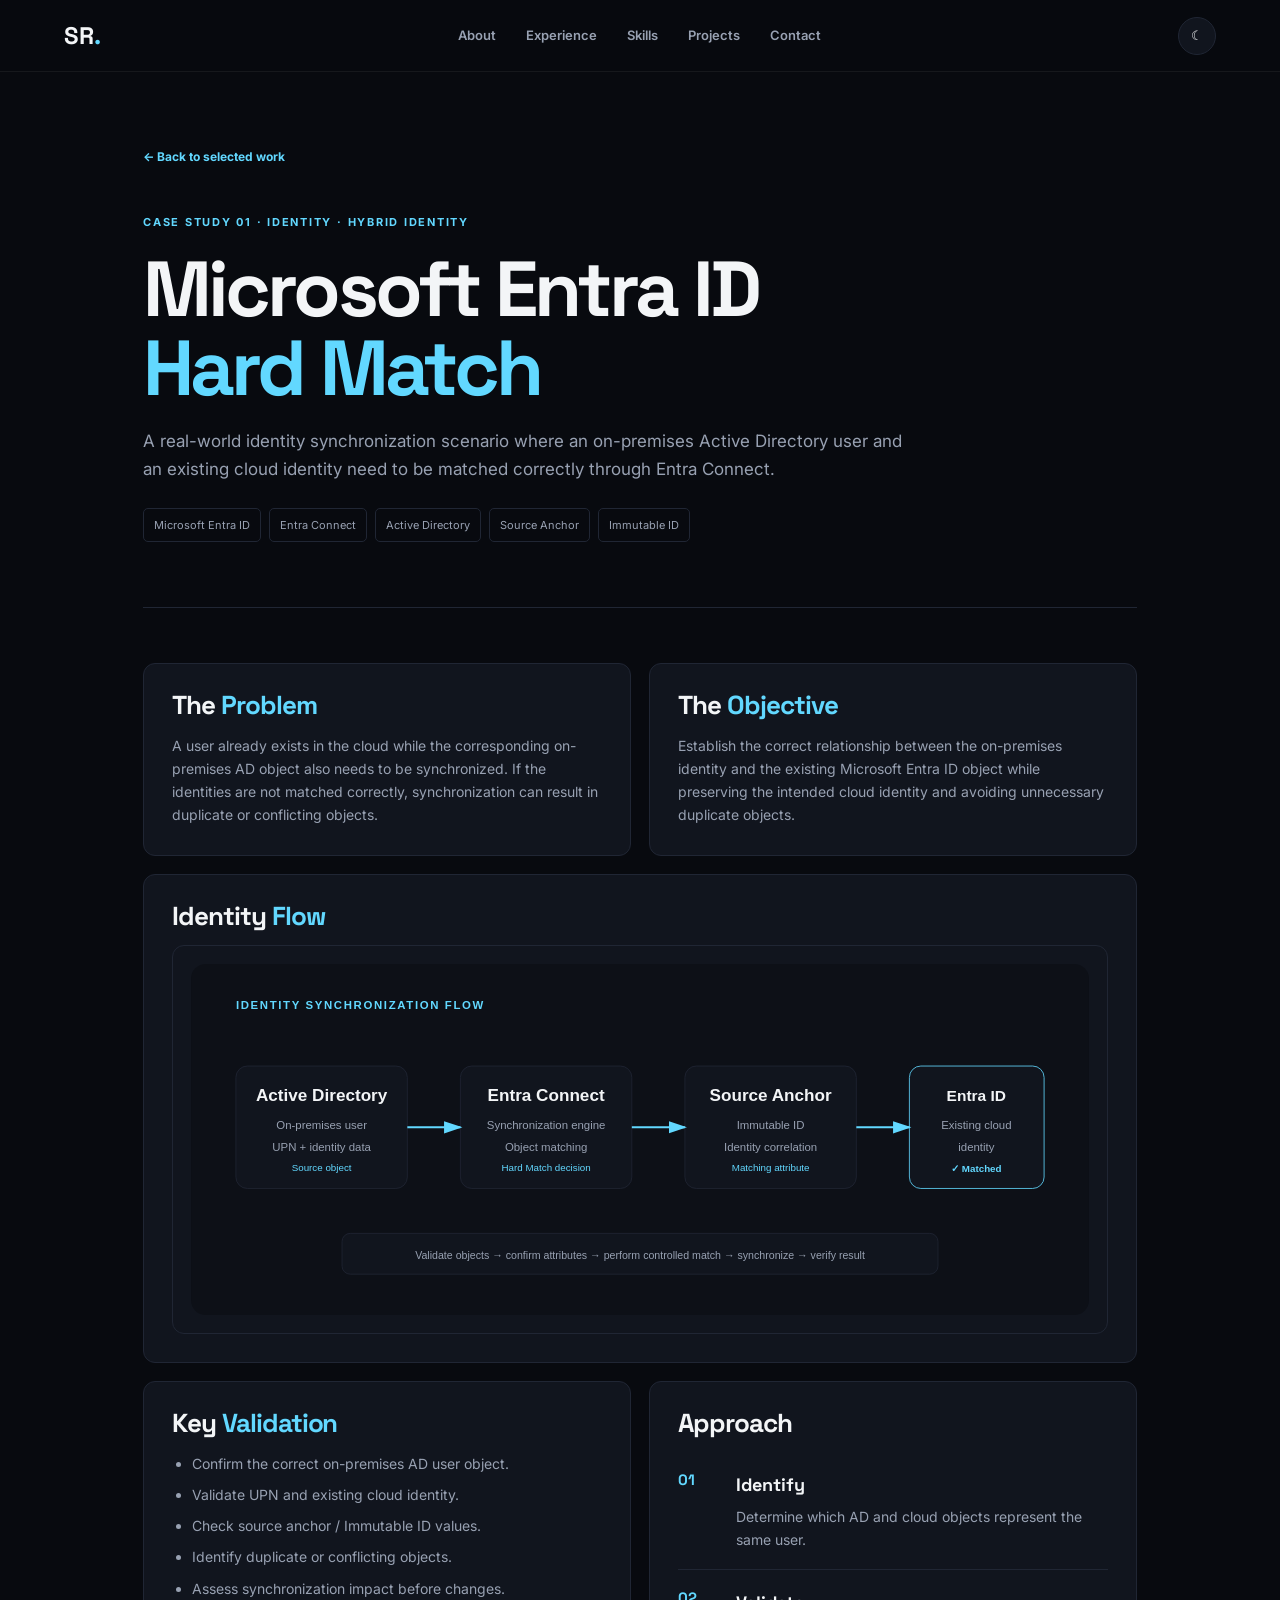
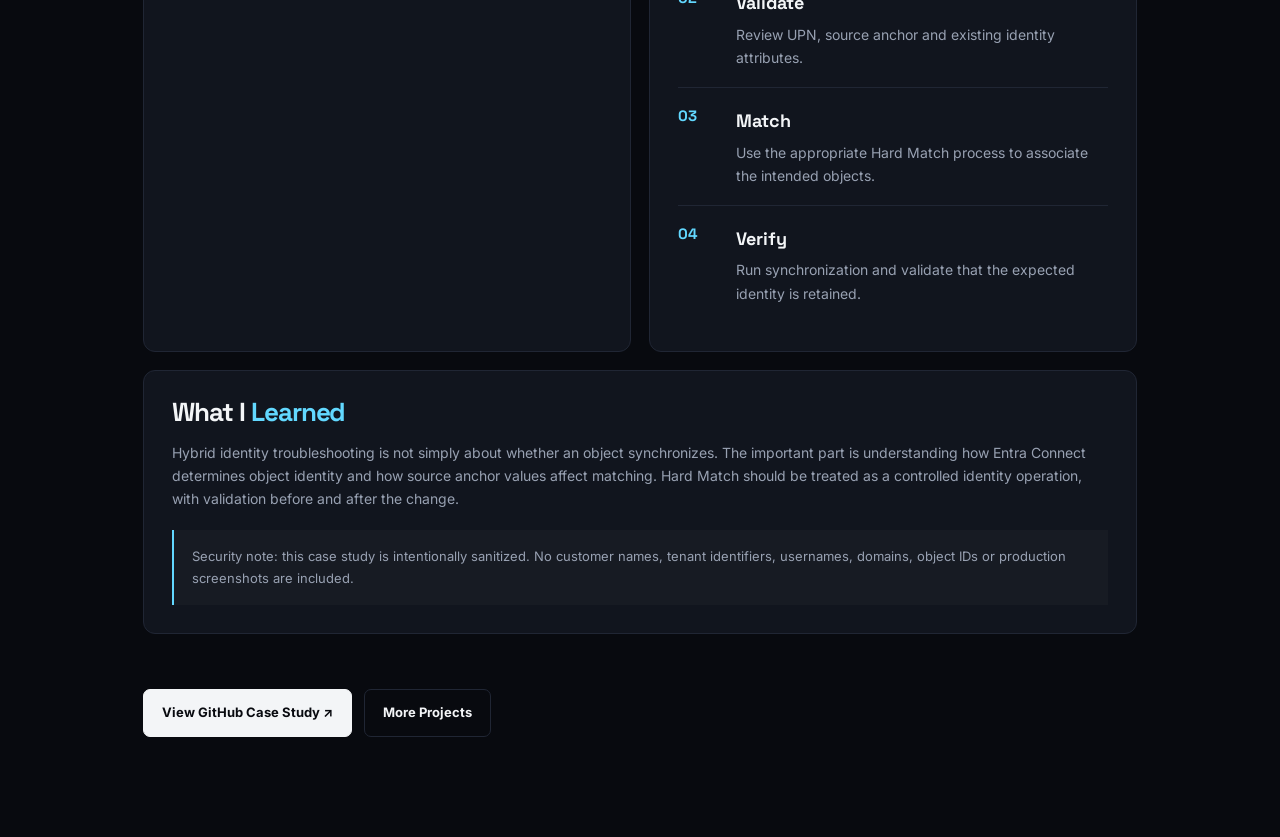
==== index.html @ 70c8c484 "Add files via upload" ====
<!DOCTYPE html>
<html lang="en">
<head>
<meta charset="UTF-8"><meta name="viewport" content="width=device-width, initial-scale=1.0">
<meta name="description" content="Sivasankar Renganathan — Microsoft Entra ID Hard Match case study.">
<title>Entra ID Hard Match | Sivasankar Renganathan</title>
<link rel="preconnect" href="https://fonts.googleapis.com"><link rel="preconnect" href="https://fonts.gstatic.com" crossorigin>
<link href="https://fonts.googleapis.com/css2?family=Inter:wght@400;500;600;700;800&family=Space+Grotesk:wght@500;600;700&display=swap" rel="stylesheet">
<link rel="stylesheet" href="../../style.css">
<style>
.project-page{max-width:1050px;margin:auto;padding:70px 28px 100px}.back{color:var(--accent);font-size:12px;font-weight:700}.project-hero{padding:45px 0 65px;border-bottom:1px solid var(--line)}.project-hero h1{font:700 clamp(42px,7vw,78px)/1.02 'Space Grotesk';letter-spacing:-.05em;margin:18px 0}.project-hero h1 span{color:var(--accent)}.lead{color:var(--muted);font-size:17px;max-width:780px}.meta{display:flex;gap:8px;flex-wrap:wrap;margin-top:25px}.meta span{border:1px solid var(--line);padding:7px 10px;border-radius:5px;color:var(--muted);font-size:11px}.case-grid{display:grid;grid-template-columns:1fr 1fr;gap:18px;margin:55px 0}.case-card{background:var(--card);border:1px solid var(--line);border-radius:12px;padding:28px}.case-card h2{font-size:26px;margin:0 0 15px}.case-card h2 span{color:var(--accent)}.case-card p,.case-card li{color:var(--muted);font-size:14px}.case-card ul{padding-left:20px}.case-card li+li{margin-top:8px}.wide{grid-column:span 2}.diagram{border:1px solid var(--line);border-radius:12px;background:var(--card);padding:18px;overflow:auto}.diagram img{display:block;width:100%;min-width:720px;height:auto}.steps{counter-reset:item}.step{display:grid;grid-template-columns:42px 1fr;gap:16px;padding:18px 0;border-top:1px solid var(--line)}.step:first-child{border-top:0}.num{font:700 15px 'Space Grotesk';color:var(--accent)}.step h3{font-size:18px;margin-bottom:5px}.note{margin-top:20px;padding:16px 18px;border-left:2px solid var(--accent);background:rgba(255,255,255,.025);color:var(--muted);font-size:13px}.footer-actions{display:flex;gap:12px;flex-wrap:wrap;margin-top:35px}@media(max-width:750px){.case-grid{grid-template-columns:1fr}.wide{grid-column:auto}.project-page{padding-top:45px}}
</style></head>
<body>
<header class="site-header"><a class="logo" href="../../index.html">SR<span>.</span></a><nav><a href="../../index.html#about">About</a><a href="../../index.html#experience">Experience</a><a href="../../index.html#skills">Skills</a><a href="../../index.html#projects">Projects</a><a href="../../index.html#contact">Contact</a></nav><button id="themeToggle" class="theme-btn" aria-label="Toggle theme">☾</button></header>
<main class="project-page">
<a class="back" href="../../index.html#projects">← Back to selected work</a>
<section class="project-hero"><p class="eyebrow">CASE STUDY 01 · IDENTITY · HYBRID IDENTITY</p><h1>Microsoft Entra ID<br><span>Hard Match</span></h1><p class="lead">A real-world identity synchronization scenario where an on-premises Active Directory user and an existing cloud identity need to be matched correctly through Entra Connect.</p><div class="meta"><span>Microsoft Entra ID</span><span>Entra Connect</span><span>Active Directory</span><span>Source Anchor</span><span>Immutable ID</span></div></section>
<section class="case-grid">
<article class="case-card"><h2>The <span>Problem</span></h2><p>A user already exists in the cloud while the corresponding on-premises AD object also needs to be synchronized. If the identities are not matched correctly, synchronization can result in duplicate or conflicting objects.</p></article>
<article class="case-card"><h2>The <span>Objective</span></h2><p>Establish the correct relationship between the on-premises identity and the existing Microsoft Entra ID object while preserving the intended cloud identity and avoiding unnecessary duplicate objects.</p></article>
<article class="case-card wide"><h2>Identity <span>Flow</span></h2><div class="diagram"><img src="hard-match-diagram.svg" alt="Architecture diagram showing Active Directory, Entra Connect, source anchor and existing Entra ID user leading to a matched identity"></div></article>
<article class="case-card"><h2>Key <span>Validation</span></h2><ul><li>Confirm the correct on-premises AD user object.</li><li>Validate UPN and existing cloud identity.</li><li>Check source anchor / Immutable ID values.</li><li>Identify duplicate or conflicting objects.</li><li>Assess synchronization impact before changes.</li></ul></article>
<article class="case-card"><h2>Approach</h2><div class="steps"><div class="step"><div class="num">01</div><div><h3>Identify</h3><p>Determine which AD and cloud objects represent the same user.</p></div></div><div class="step"><div class="num">02</div><div><h3>Validate</h3><p>Review UPN, source anchor and existing identity attributes.</p></div></div><div class="step"><div class="num">03</div><div><h3>Match</h3><p>Use the appropriate Hard Match process to associate the intended objects.</p></div></div><div class="step"><div class="num">04</div><div><h3>Verify</h3><p>Run synchronization and validate that the expected identity is retained.</p></div></div></div></article>
<article class="case-card wide"><h2>What I <span>Learned</span></h2><p>Hybrid identity troubleshooting is not simply about whether an object synchronizes. The important part is understanding how Entra Connect determines object identity and how source anchor values affect matching. Hard Match should be treated as a controlled identity operation, with validation before and after the change.</p><div class="note">Security note: this case study is intentionally sanitized. No customer names, tenant identifiers, usernames, domains, object IDs or production screenshots are included.</div></article>
</section>
<div class="footer-actions"><a class="btn primary" href="https://github.com/sivasankar4629/m365-portfolio/tree/main/01-entra-id-hard-match" target="_blank" rel="noopener">View GitHub Case Study ↗</a><a class="btn secondary" href="../../index.html#projects">More Projects</a></div>
</main><script src="../../script.js"></script></body></html>
---- style.css ----
* { box-sizing: border-box; margin: 0; padding: 0; }
:root {
  --bg: #080a0f;
  --bg-soft: #0d1017;
  --card: #11151e;
  --text: #f3f5f7;
  --muted: #98a1b2;
  --line: #202634;
  --accent: #62d8ff;
  --accent2: #8b7cff;
  --max: 1180px;
}
html { scroll-behavior: smooth; }
body {
  font-family: Inter, system-ui, sans-serif;
  background: var(--bg);
  color: var(--text);
  line-height: 1.65;
}
a { color: inherit; text-decoration: none; }
.site-header {
  position: sticky; top: 0; z-index: 20;
  height: 72px; padding: 0 5vw;
  display: flex; align-items: center; justify-content: space-between;
  background: rgba(8,10,15,.82); backdrop-filter: blur(14px);
  border-bottom: 1px solid rgba(255,255,255,.06);
}
.logo { font-family: "Space Grotesk"; font-weight: 700; font-size: 24px; }
.logo span { color: var(--accent); }
nav { display: flex; gap: 30px; }
nav a { color: var(--muted); font-size: 13px; font-weight: 600; }
nav a:hover { color: var(--text); }
.theme-btn {
  border: 1px solid var(--line); background: var(--card); color: var(--text);
  width: 38px; height: 38px; border-radius: 50%; cursor: pointer;
}
.section { max-width: var(--max); margin: auto; padding: 120px 28px; }
.hero {
  min-height: calc(100vh - 72px); display: grid;
  grid-template-columns: 1.25fr .75fr; gap: 70px; align-items: center;
}
.eyebrow, .section-label, .project-type {
  color: var(--accent); letter-spacing: .16em; font-size: 11px; font-weight: 700;
}
.hero h1, h2, h3 { font-family: "Space Grotesk", sans-serif; }
.hero h1 { font-size: clamp(55px, 8vw, 100px); line-height: .98; letter-spacing: -.055em; margin: 22px 0; }
.hero h1 span, h2 span { color: var(--accent); }
.hero-title { font-size: 25px; font-weight: 700; }
.hero-subtitle { margin-top: 4px; color: var(--muted); font-weight: 600; }
.hero-text { max-width: 640px; color: var(--muted); margin: 24px 0 34px; font-size: 16px; }
.hero-actions, .contact-actions { display: flex; gap: 12px; flex-wrap: wrap; }
.btn {
  display: inline-flex; align-items: center; gap: 9px; padding: 12px 18px;
  border-radius: 7px; font-size: 13px; font-weight: 700; border: 1px solid var(--line);
}
.btn.primary { background: var(--text); color: var(--bg); border-color: var(--text); }
.btn.secondary { background: transparent; color: var(--text); }
.hero-card {
  border: 1px solid var(--line); border-radius: 14px; background: var(--card);
  box-shadow: 0 30px 80px rgba(0,0,0,.35); overflow: hidden;
}
.terminal-top { padding: 14px 17px; border-bottom: 1px solid var(--line); }
.terminal-top span { display: inline-block; width: 8px; height: 8px; border-radius: 50%; background: #51596a; margin-right: 5px; }
.terminal-body { padding: 30px; font-family: ui-monospace, SFMono-Regular, Menlo, monospace; font-size: 12px; }
.terminal-body p { color: #d4d8e0; margin: 13px 0; }
.terminal-body .muted { color: #667085; }
.terminal-body h3 { font-size: 23px; margin: 7px 0 20px; }
.status { color: #75e6b0 !important; }
.chips { display: flex; gap: 7px; flex-wrap: wrap; margin: 8px 0 24px; }
.chips span, .project-tags span {
  border: 1px solid var(--line); background: rgba(255,255,255,.025);
  padding: 5px 8px; border-radius: 5px; font-size: 10px; color: var(--muted);
}
.section-label { margin-bottom: 45px; }
h2 { font-size: clamp(38px, 5vw, 62px); line-height: 1.05; letter-spacing: -.04em; margin-bottom: 42px; }
.two-col { display: grid; grid-template-columns: 1fr 1fr; gap: 70px; }
.two-col .content { color: var(--muted); max-width: 580px; }
.two-col .content p + p { margin-top: 18px; }
.stats {
  display: grid; grid-template-columns: repeat(4,1fr); margin-top: 75px;
  border-top: 1px solid var(--line); border-bottom: 1px solid var(--line);
}
.stats div { padding: 28px 10px; border-right: 1px solid var(--line); }
.stats div:last-child { border-right: 0; }
.stats strong { display: block; font-family: "Space Grotesk"; font-size: 28px; }
.stats span { color: var(--muted); font-size: 11px; }
.alt { max-width: none; background: var(--bg-soft); padding-left: max(28px, calc((100vw - var(--max))/2 + 28px)); padding-right: max(28px, calc((100vw - var(--max))/2 + 28px)); }
.timeline { border-left: 1px solid var(--line); }
.timeline-item { position: relative; display: grid; grid-template-columns: 190px 1fr; gap: 50px; padding: 0 0 65px 35px; }
.timeline-item:last-child { padding-bottom: 0; }
.timeline-item:before { content:""; position:absolute; left:-5px; top:7px; width:9px; height:9px; border-radius:50%; background:var(--accent); box-shadow:0 0 0 5px var(--bg-soft); }
.timeline-date { color: var(--muted); font-size: 11px; font-weight: 700; letter-spacing: .08em; }
.timeline-content h3 { font-size: 24px; }
.timeline-content h4 { color: var(--accent); font-size: 13px; margin: 5px 0 18px; }
.timeline-content ul { color: var(--muted); padding-left: 18px; }
.timeline-content li + li { margin-top: 7px; }
.skill-grid { display:grid; grid-template-columns:repeat(3,1fr); gap:14px; }
.skill-card { background:var(--card); border:1px solid var(--line); padding:26px; border-radius:10px; }
.skill-card .icon { color:var(--accent); font:700 11px ui-monospace,monospace; }
.skill-card h3 { font-size:20px; margin:18px 0 8px; }
.skill-card p { color:var(--muted); font-size:13px; }
.project-heading { display:flex; justify-content:space-between; align-items:end; gap:20px; }
.project-heading a { color:var(--accent); font-size:12px; font-weight:700; }
.projects { display:grid; grid-template-columns:1fr 1fr; gap:14px; }
.project-card {
  background:var(--card); border:1px solid var(--line); border-radius:10px;
  padding:30px; display:grid; grid-template-columns:55px 1fr; gap:20px;
  min-height:285px;
}
.project-card.featured { grid-column:span 2; }
.project-number { font:700 18px "Space Grotesk"; color:#4d5668; }
.project-type { font-size:9px; margin-bottom:10px; }
.project-card h3 { font-size:24px; margin-bottom:10px; }
.project-card p:not(.project-type) { color:var(--muted); font-size:13px; max-width:650px; }
.project-tags { display:flex; gap:6px; flex-wrap:wrap; margin:20px 0; }
.project-link { color:var(--text); font-size:12px; font-weight:700; }
.contact-section { padding-bottom:100px; }
.contact-box {
  border:1px solid var(--line); background:linear-gradient(135deg,var(--card),#0c1119);
  border-radius:14px; padding:70px; text-align:center;
}
.contact-box h2 { margin:18px 0; }
.contact-box > p:not(.eyebrow) { color:var(--muted); max-width:650px; margin:0 auto 30px; }
.contact-actions { justify-content:center; }
footer { border-top:1px solid var(--line); padding:28px 5vw; color:var(--muted); font-size:11px; display:flex; justify-content:space-between; }
@media (max-width: 850px) {
  nav { display:none; }
  .hero, .two-col { grid-template-columns:1fr; }
  .hero { padding-top:80px; }
  .hero-card { max-width:600px; }
  .stats { grid-template-columns:1fr 1fr; }
  .stats div:nth-child(2) { border-right:0; }
  .skill-grid, .projects { grid-template-columns:1fr; }
  .project-card.featured { grid-column:auto; }
  .timeline-item { grid-template-columns:1fr; gap:8px; }
  .contact-box { padding:45px 25px; }
  footer { flex-direction:column; gap:8px; }
}

body.light {
  --bg: #f6f8fb;
  --bg-soft: #edf1f6;
  --card: #ffffff;
  --text: #10141b;
  --muted: #596579;
  --line: #dce2ea;
  --accent: #087ea4;
  --accent2: #6657d9;
}
body.light .site-header { background: rgba(246,248,251,.86); }
body.light .terminal-top span { background: #a5afbf; }
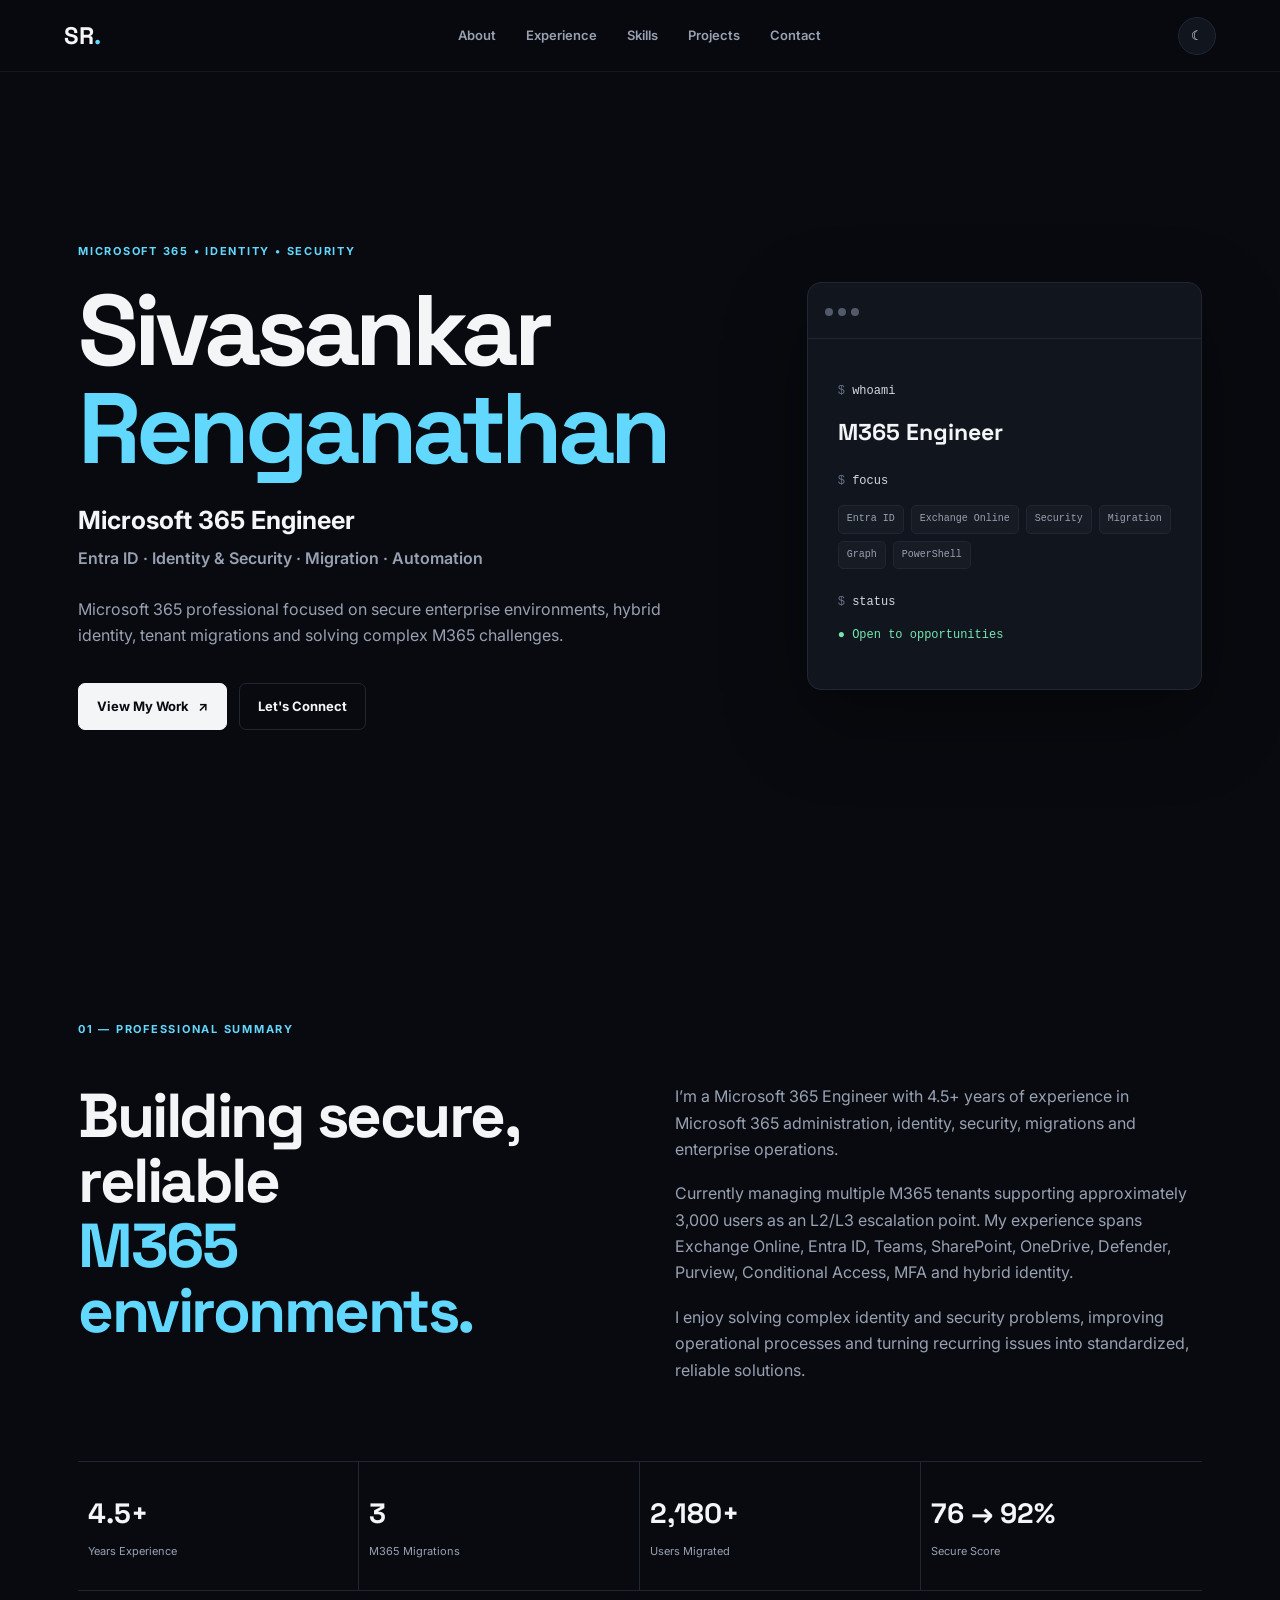
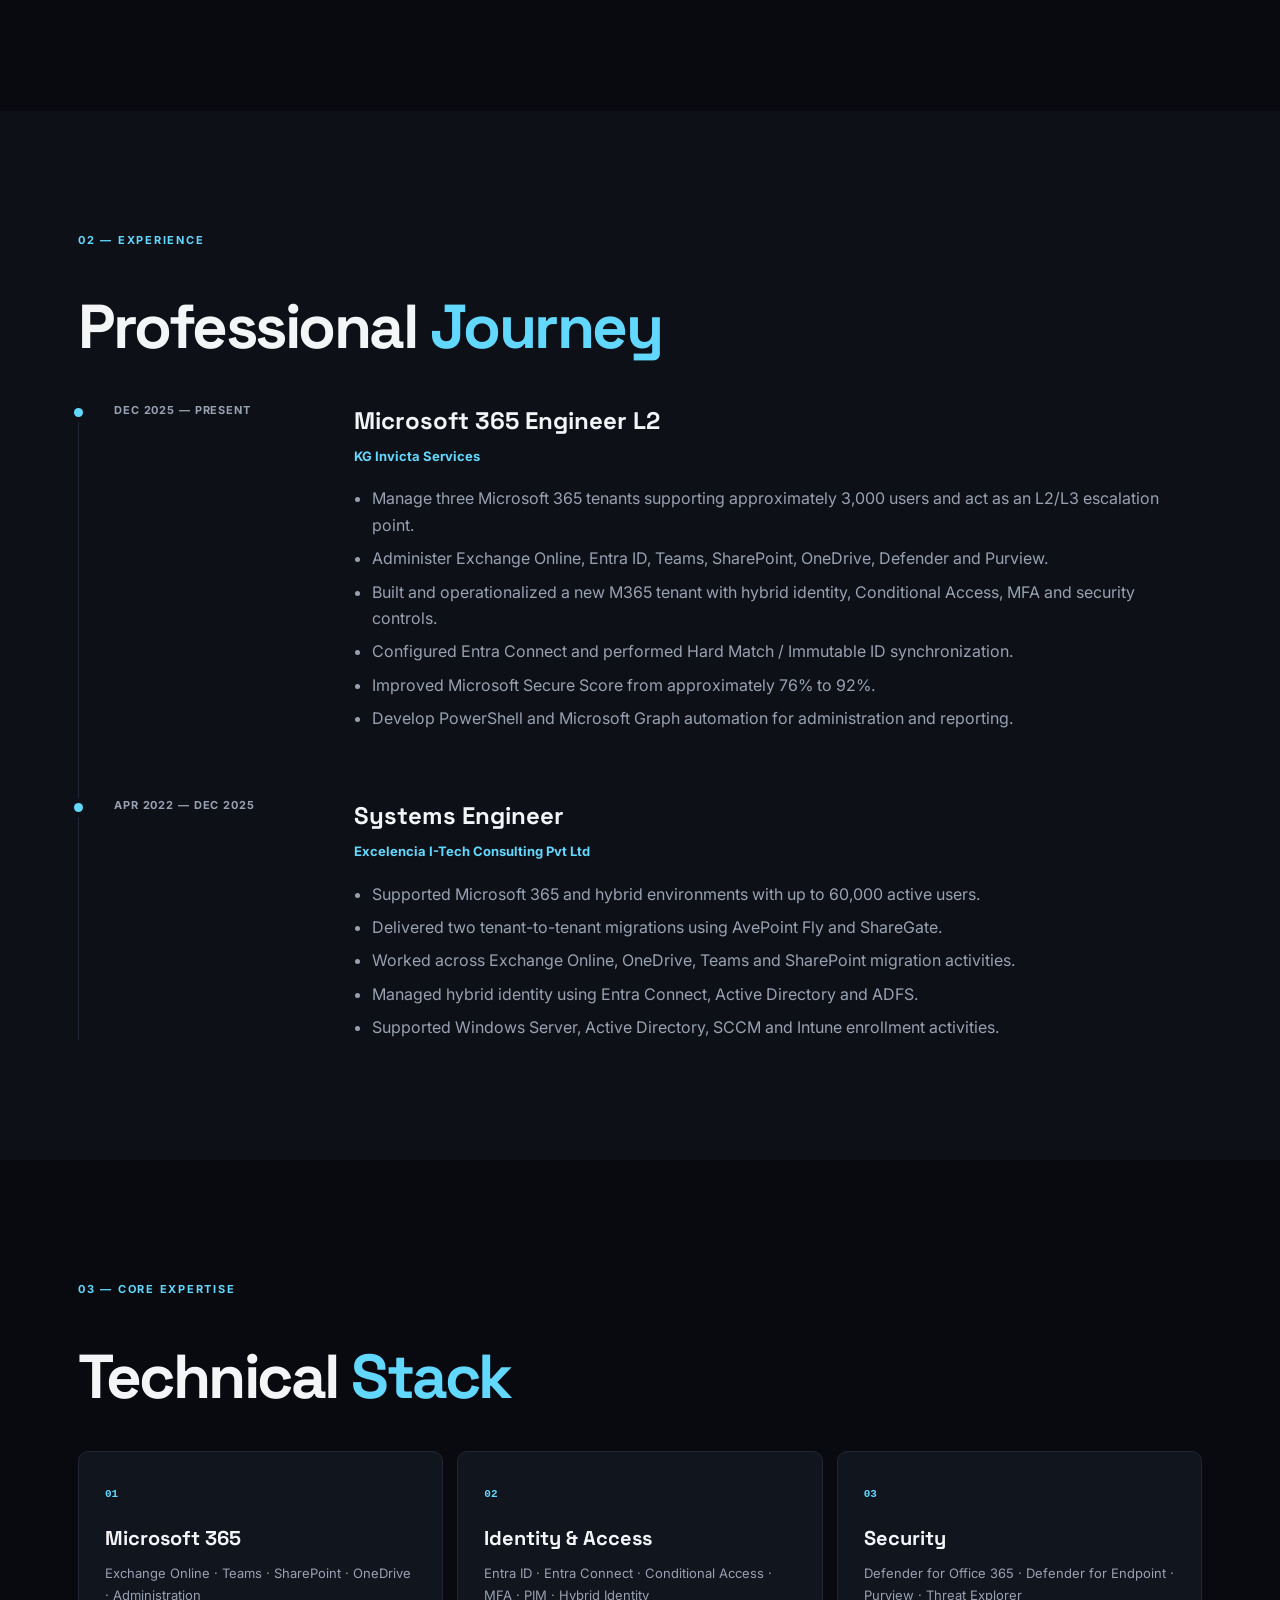
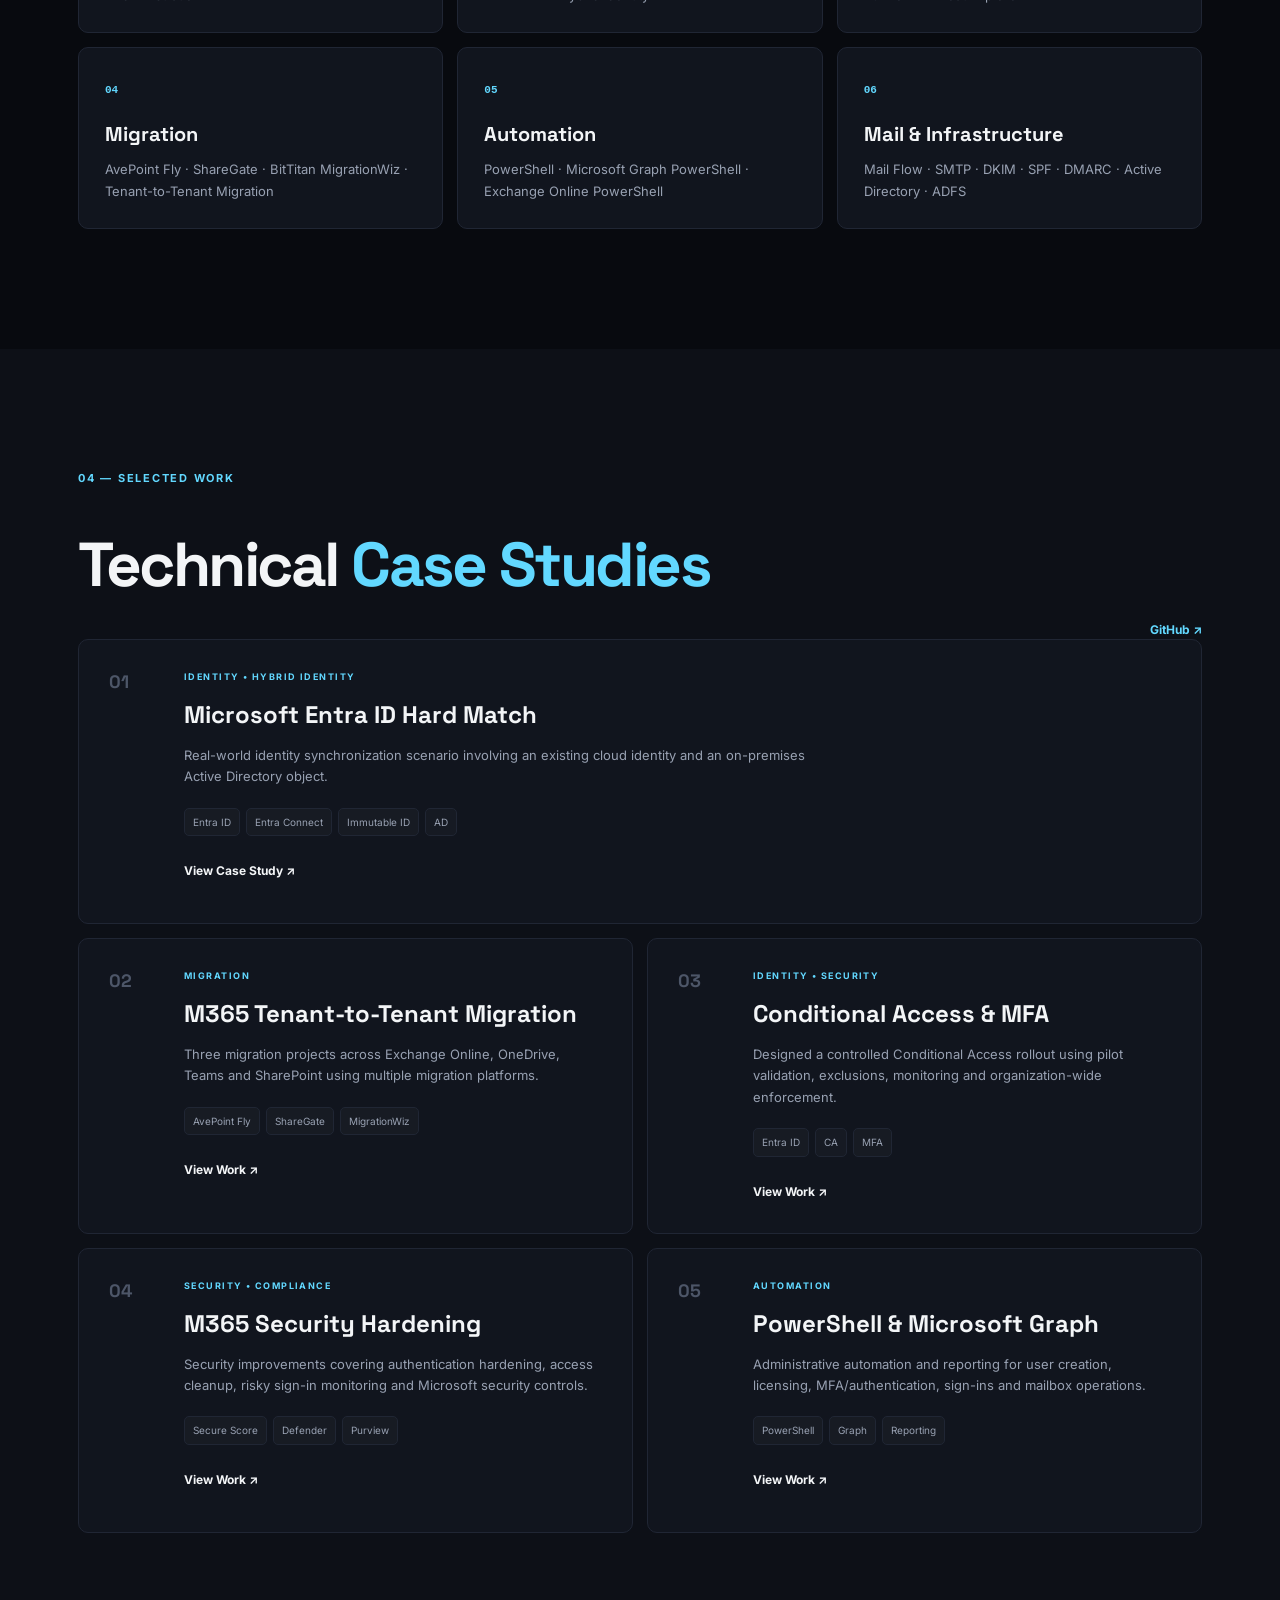
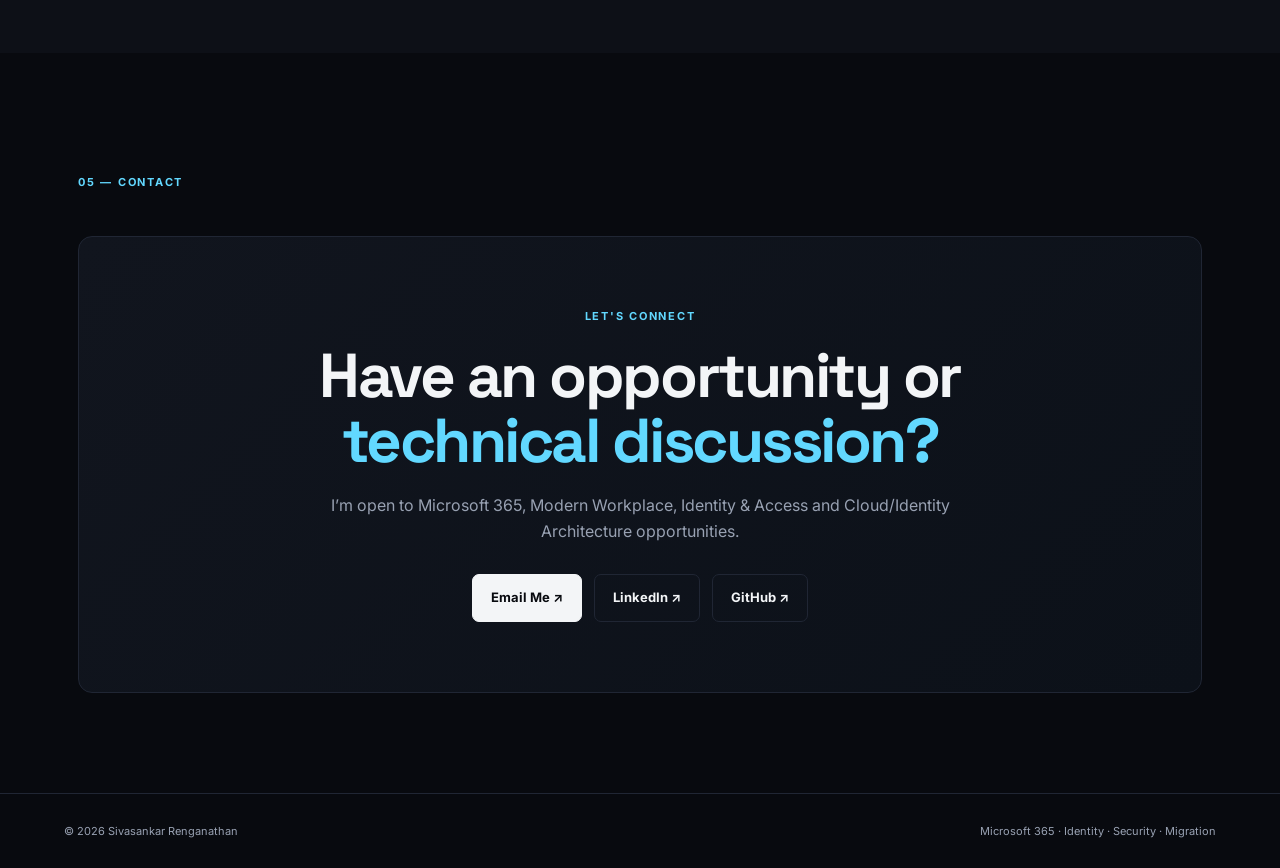
==== commit 80087802: "Add files via upload" ====
--- a/index.html
+++ b/index.html
@@ -1,27 +1,230 @@
 <!DOCTYPE html>
 <html lang="en">
 <head>
-<meta charset="UTF-8"><meta name="viewport" content="width=device-width, initial-scale=1.0">
-<meta name="description" content="Sivasankar Renganathan — Microsoft Entra ID Hard Match case study.">
-<title>Entra ID Hard Match | Sivasankar Renganathan</title>
-<link rel="preconnect" href="https://fonts.googleapis.com"><link rel="preconnect" href="https://fonts.gstatic.com" crossorigin>
-<link href="https://fonts.googleapis.com/css2?family=Inter:wght@400;500;600;700;800&family=Space+Grotesk:wght@500;600;700&display=swap" rel="stylesheet">
-<link rel="stylesheet" href="../../style.css">
-<style>
-.project-page{max-width:1050px;margin:auto;padding:70px 28px 100px}.back{color:var(--accent);font-size:12px;font-weight:700}.project-hero{padding:45px 0 65px;border-bottom:1px solid var(--line)}.project-hero h1{font:700 clamp(42px,7vw,78px)/1.02 'Space Grotesk';letter-spacing:-.05em;margin:18px 0}.project-hero h1 span{color:var(--accent)}.lead{color:var(--muted);font-size:17px;max-width:780px}.meta{display:flex;gap:8px;flex-wrap:wrap;margin-top:25px}.meta span{border:1px solid var(--line);padding:7px 10px;border-radius:5px;color:var(--muted);font-size:11px}.case-grid{display:grid;grid-template-columns:1fr 1fr;gap:18px;margin:55px 0}.case-card{background:var(--card);border:1px solid var(--line);border-radius:12px;padding:28px}.case-card h2{font-size:26px;margin:0 0 15px}.case-card h2 span{color:var(--accent)}.case-card p,.case-card li{color:var(--muted);font-size:14px}.case-card ul{padding-left:20px}.case-card li+li{margin-top:8px}.wide{grid-column:span 2}.diagram{border:1px solid var(--line);border-radius:12px;background:var(--card);padding:18px;overflow:auto}.diagram img{display:block;width:100%;min-width:720px;height:auto}.steps{counter-reset:item}.step{display:grid;grid-template-columns:42px 1fr;gap:16px;padding:18px 0;border-top:1px solid var(--line)}.step:first-child{border-top:0}.num{font:700 15px 'Space Grotesk';color:var(--accent)}.step h3{font-size:18px;margin-bottom:5px}.note{margin-top:20px;padding:16px 18px;border-left:2px solid var(--accent);background:rgba(255,255,255,.025);color:var(--muted);font-size:13px}.footer-actions{display:flex;gap:12px;flex-wrap:wrap;margin-top:35px}@media(max-width:750px){.case-grid{grid-template-columns:1fr}.wide{grid-column:auto}.project-page{padding-top:45px}}
-</style></head>
+  <meta charset="UTF-8">
+  <meta name="viewport" content="width=device-width, initial-scale=1.0">
+  <meta name="description" content="Sivasankar Renganathan — Microsoft 365 Engineer specializing in Entra ID, Identity & Security, Migration and Automation.">
+  <title>Sivasankar Renganathan | Microsoft 365 Engineer</title>
+  <link rel="preconnect" href="https://fonts.googleapis.com">
+  <link rel="preconnect" href="https://fonts.gstatic.com" crossorigin>
+  <link href="https://fonts.googleapis.com/css2?family=Inter:wght@400;500;600;700;800&family=Space+Grotesk:wght@500;600;700&display=swap" rel="stylesheet">
+  <link rel="stylesheet" href="style.css">
+</head>
 <body>
-<header class="site-header"><a class="logo" href="../../index.html">SR<span>.</span></a><nav><a href="../../index.html#about">About</a><a href="../../index.html#experience">Experience</a><a href="../../index.html#skills">Skills</a><a href="../../index.html#projects">Projects</a><a href="../../index.html#contact">Contact</a></nav><button id="themeToggle" class="theme-btn" aria-label="Toggle theme">☾</button></header>
-<main class="project-page">
-<a class="back" href="../../index.html#projects">← Back to selected work</a>
-<section class="project-hero"><p class="eyebrow">CASE STUDY 01 · IDENTITY · HYBRID IDENTITY</p><h1>Microsoft Entra ID<br><span>Hard Match</span></h1><p class="lead">A real-world identity synchronization scenario where an on-premises Active Directory user and an existing cloud identity need to be matched correctly through Entra Connect.</p><div class="meta"><span>Microsoft Entra ID</span><span>Entra Connect</span><span>Active Directory</span><span>Source Anchor</span><span>Immutable ID</span></div></section>
-<section class="case-grid">
-<article class="case-card"><h2>The <span>Problem</span></h2><p>A user already exists in the cloud while the corresponding on-premises AD object also needs to be synchronized. If the identities are not matched correctly, synchronization can result in duplicate or conflicting objects.</p></article>
-<article class="case-card"><h2>The <span>Objective</span></h2><p>Establish the correct relationship between the on-premises identity and the existing Microsoft Entra ID object while preserving the intended cloud identity and avoiding unnecessary duplicate objects.</p></article>
-<article class="case-card wide"><h2>Identity <span>Flow</span></h2><div class="diagram"><img src="hard-match-diagram.svg" alt="Architecture diagram showing Active Directory, Entra Connect, source anchor and existing Entra ID user leading to a matched identity"></div></article>
-<article class="case-card"><h2>Key <span>Validation</span></h2><ul><li>Confirm the correct on-premises AD user object.</li><li>Validate UPN and existing cloud identity.</li><li>Check source anchor / Immutable ID values.</li><li>Identify duplicate or conflicting objects.</li><li>Assess synchronization impact before changes.</li></ul></article>
-<article class="case-card"><h2>Approach</h2><div class="steps"><div class="step"><div class="num">01</div><div><h3>Identify</h3><p>Determine which AD and cloud objects represent the same user.</p></div></div><div class="step"><div class="num">02</div><div><h3>Validate</h3><p>Review UPN, source anchor and existing identity attributes.</p></div></div><div class="step"><div class="num">03</div><div><h3>Match</h3><p>Use the appropriate Hard Match process to associate the intended objects.</p></div></div><div class="step"><div class="num">04</div><div><h3>Verify</h3><p>Run synchronization and validate that the expected identity is retained.</p></div></div></div></article>
-<article class="case-card wide"><h2>What I <span>Learned</span></h2><p>Hybrid identity troubleshooting is not simply about whether an object synchronizes. The important part is understanding how Entra Connect determines object identity and how source anchor values affect matching. Hard Match should be treated as a controlled identity operation, with validation before and after the change.</p><div class="note">Security note: this case study is intentionally sanitized. No customer names, tenant identifiers, usernames, domains, object IDs or production screenshots are included.</div></article>
-</section>
-<div class="footer-actions"><a class="btn primary" href="https://github.com/sivasankar4629/m365-portfolio/tree/main/01-entra-id-hard-match" target="_blank" rel="noopener">View GitHub Case Study ↗</a><a class="btn secondary" href="../../index.html#projects">More Projects</a></div>
-</main><script src="../../script.js"></script></body></html>
+  <header class="site-header">
+    <a class="logo" href="#home">SR<span>.</span></a>
+    <nav>
+      <a href="#about">About</a>
+      <a href="#experience">Experience</a>
+      <a href="#skills">Skills</a>
+      <a href="#projects">Projects</a>
+      <a href="#contact">Contact</a>
+    </nav>
+    <button id="themeToggle" class="theme-btn" aria-label="Toggle theme">☾</button>
+  </header>
+
+  <main>
+    <section id="home" class="hero section">
+      <div class="hero-copy">
+        <p class="eyebrow">MICROSOFT 365 • IDENTITY • SECURITY</p>
+        <h1>Sivasankar<br><span>Renganathan</span></h1>
+        <p class="hero-title">Microsoft 365 Engineer</p>
+        <p class="hero-subtitle">Entra ID · Identity & Security · Migration · Automation</p>
+        <p class="hero-text">
+          Microsoft 365 professional focused on secure enterprise environments,
+          hybrid identity, tenant migrations and solving complex M365 challenges.
+        </p>
+        <div class="hero-actions">
+          <a class="btn primary" href="#projects">View My Work <span>↗</span></a>
+          <a class="btn secondary" href="#contact">Let's Connect</a>
+        </div>
+      </div>
+      <div class="hero-card">
+        <div class="terminal-top"><span></span><span></span><span></span></div>
+        <div class="terminal-body">
+          <p><span class="muted">$</span> whoami</p>
+          <h3>M365 Engineer</h3>
+          <p><span class="muted">$</span> focus</p>
+          <div class="chips">
+            <span>Entra ID</span><span>Exchange Online</span><span>Security</span>
+            <span>Migration</span><span>Graph</span><span>PowerShell</span>
+          </div>
+          <p><span class="muted">$</span> status</p>
+          <p class="status">● Open to opportunities</p>
+        </div>
+      </div>
+    </section>
+
+    <section id="about" class="section">
+      <div class="section-label">01 — PROFESSIONAL SUMMARY</div>
+      <div class="two-col">
+        <div>
+          <h2>Building secure, reliable<br><span>M365 environments.</span></h2>
+        </div>
+        <div class="content">
+          <p>
+            I’m a Microsoft 365 Engineer with 4.5+ years of experience in
+            Microsoft 365 administration, identity, security, migrations and
+            enterprise operations.
+          </p>
+          <p>
+            Currently managing multiple M365 tenants supporting approximately
+            3,000 users as an L2/L3 escalation point. My experience spans
+            Exchange Online, Entra ID, Teams, SharePoint, OneDrive, Defender,
+            Purview, Conditional Access, MFA and hybrid identity.
+          </p>
+          <p>
+            I enjoy solving complex identity and security problems, improving
+            operational processes and turning recurring issues into
+            standardized, reliable solutions.
+          </p>
+        </div>
+      </div>
+
+      <div class="stats">
+        <div><strong>4.5+</strong><span>Years Experience</span></div>
+        <div><strong>3</strong><span>M365 Migrations</span></div>
+        <div><strong>2,180+</strong><span>Users Migrated</span></div>
+        <div><strong>76 → 92%</strong><span>Secure Score</span></div>
+      </div>
+    </section>
+
+    <section id="experience" class="section alt">
+      <div class="section-label">02 — EXPERIENCE</div>
+      <h2>Professional <span>Journey</span></h2>
+
+      <div class="timeline">
+        <article class="timeline-item">
+          <div class="timeline-date">DEC 2025 — PRESENT</div>
+          <div class="timeline-content">
+            <h3>Microsoft 365 Engineer L2</h3>
+            <h4>KG Invicta Services</h4>
+            <ul>
+              <li>Manage three Microsoft 365 tenants supporting approximately 3,000 users and act as an L2/L3 escalation point.</li>
+              <li>Administer Exchange Online, Entra ID, Teams, SharePoint, OneDrive, Defender and Purview.</li>
+              <li>Built and operationalized a new M365 tenant with hybrid identity, Conditional Access, MFA and security controls.</li>
+              <li>Configured Entra Connect and performed Hard Match / Immutable ID synchronization.</li>
+              <li>Improved Microsoft Secure Score from approximately 76% to 92%.</li>
+              <li>Develop PowerShell and Microsoft Graph automation for administration and reporting.</li>
+            </ul>
+          </div>
+        </article>
+
+        <article class="timeline-item">
+          <div class="timeline-date">APR 2022 — DEC 2025</div>
+          <div class="timeline-content">
+            <h3>Systems Engineer</h3>
+            <h4>Excelencia I-Tech Consulting Pvt Ltd</h4>
+            <ul>
+              <li>Supported Microsoft 365 and hybrid environments with up to 60,000 active users.</li>
+              <li>Delivered two tenant-to-tenant migrations using AvePoint Fly and ShareGate.</li>
+              <li>Worked across Exchange Online, OneDrive, Teams and SharePoint migration activities.</li>
+              <li>Managed hybrid identity using Entra Connect, Active Directory and ADFS.</li>
+              <li>Supported Windows Server, Active Directory, SCCM and Intune enrollment activities.</li>
+            </ul>
+          </div>
+        </article>
+      </div>
+    </section>
+
+    <section id="skills" class="section">
+      <div class="section-label">03 — CORE EXPERTISE</div>
+      <h2>Technical <span>Stack</span></h2>
+      <div class="skill-grid">
+        <div class="skill-card"><span class="icon">01</span><h3>Microsoft 365</h3><p>Exchange Online · Teams · SharePoint · OneDrive · Administration</p></div>
+        <div class="skill-card"><span class="icon">02</span><h3>Identity & Access</h3><p>Entra ID · Entra Connect · Conditional Access · MFA · PIM · Hybrid Identity</p></div>
+        <div class="skill-card"><span class="icon">03</span><h3>Security</h3><p>Defender for Office 365 · Defender for Endpoint · Purview · Threat Explorer</p></div>
+        <div class="skill-card"><span class="icon">04</span><h3>Migration</h3><p>AvePoint Fly · ShareGate · BitTitan MigrationWiz · Tenant-to-Tenant Migration</p></div>
+        <div class="skill-card"><span class="icon">05</span><h3>Automation</h3><p>PowerShell · Microsoft Graph PowerShell · Exchange Online PowerShell</p></div>
+        <div class="skill-card"><span class="icon">06</span><h3>Mail & Infrastructure</h3><p>Mail Flow · SMTP · DKIM · SPF · DMARC · Active Directory · ADFS</p></div>
+      </div>
+    </section>
+
+    <section id="projects" class="section alt">
+      <div class="section-label">04 — SELECTED WORK</div>
+      <div class="project-heading">
+        <h2>Technical <span>Case Studies</span></h2>
+        <a href="https://github.com/sivasankar4629/m365-portfolio" target="_blank" rel="noopener">GitHub ↗</a>
+      </div>
+
+      <div class="projects">
+        <article class="project-card featured">
+          <div class="project-number">01</div>
+          <div>
+            <p class="project-type">IDENTITY • HYBRID IDENTITY</p>
+            <h3>Microsoft Entra ID Hard Match</h3>
+            <p>Real-world identity synchronization scenario involving an existing cloud identity and an on-premises Active Directory object.</p>
+            <div class="project-tags"><span>Entra ID</span><span>Entra Connect</span><span>Immutable ID</span><span>AD</span></div>
+            <a class="project-link" href="projects/entra-id-hard-match/" target="_blank" rel="noopener">View Case Study ↗</a>
+          </div>
+        </article>
+
+        <article class="project-card">
+          <div class="project-number">02</div>
+          <div>
+            <p class="project-type">MIGRATION</p>
+            <h3>M365 Tenant-to-Tenant Migration</h3>
+            <p>Three migration projects across Exchange Online, OneDrive, Teams and SharePoint using multiple migration platforms.</p>
+            <div class="project-tags"><span>AvePoint Fly</span><span>ShareGate</span><span>MigrationWiz</span></div>
+            <a class="project-link" href="https://github.com/sivasankar4629/m365-portfolio" target="_blank" rel="noopener">View Work ↗</a>
+          </div>
+        </article>
+
+        <article class="project-card">
+          <div class="project-number">03</div>
+          <div>
+            <p class="project-type">IDENTITY • SECURITY</p>
+            <h3>Conditional Access & MFA</h3>
+            <p>Designed a controlled Conditional Access rollout using pilot validation, exclusions, monitoring and organization-wide enforcement.</p>
+            <div class="project-tags"><span>Entra ID</span><span>CA</span><span>MFA</span></div>
+            <a class="project-link" href="https://github.com/sivasankar4629/m365-portfolio" target="_blank" rel="noopener">View Work ↗</a>
+          </div>
+        </article>
+
+        <article class="project-card">
+          <div class="project-number">04</div>
+          <div>
+            <p class="project-type">SECURITY • COMPLIANCE</p>
+            <h3>M365 Security Hardening</h3>
+            <p>Security improvements covering authentication hardening, access cleanup, risky sign-in monitoring and Microsoft security controls.</p>
+            <div class="project-tags"><span>Secure Score</span><span>Defender</span><span>Purview</span></div>
+            <a class="project-link" href="https://github.com/sivasankar4629/m365-portfolio" target="_blank" rel="noopener">View Work ↗</a>
+          </div>
+        </article>
+
+        <article class="project-card">
+          <div class="project-number">05</div>
+          <div>
+            <p class="project-type">AUTOMATION</p>
+            <h3>PowerShell & Microsoft Graph</h3>
+            <p>Administrative automation and reporting for user creation, licensing, MFA/authentication, sign-ins and mailbox operations.</p>
+            <div class="project-tags"><span>PowerShell</span><span>Graph</span><span>Reporting</span></div>
+            <a class="project-link" href="https://github.com/sivasankar4629/m365-portfolio" target="_blank" rel="noopener">View Work ↗</a>
+          </div>
+        </article>
+      </div>
+    </section>
+
+    <section id="contact" class="section contact-section">
+      <div class="section-label">05 — CONTACT</div>
+      <div class="contact-box">
+        <p class="eyebrow">LET'S CONNECT</p>
+        <h2>Have an opportunity or<br><span>technical discussion?</span></h2>
+        <p>I’m open to Microsoft 365, Modern Workplace, Identity & Access and Cloud/Identity Architecture opportunities.</p>
+        <div class="contact-actions">
+          <a class="btn primary" href="mailto:sivasankar4629@gmail.com">Email Me ↗</a>
+          <a class="btn secondary" href="https://www.linkedin.com/in/sivasankar-renganathan-8a0353220/" target="_blank" rel="noopener">LinkedIn ↗</a>
+          <a class="btn secondary" href="https://github.com/sivasankar4629/m365-portfolio" target="_blank" rel="noopener">GitHub ↗</a>
+        </div>
+      </div>
+    </section>
+  </main>
+
+  <footer>
+    <span>© 2026 Sivasankar Renganathan</span>
+    <span>Microsoft 365 · Identity · Security · Migration</span>
+  </footer>
+
+  <script src="script.js"></script>
+</body>
+</html>
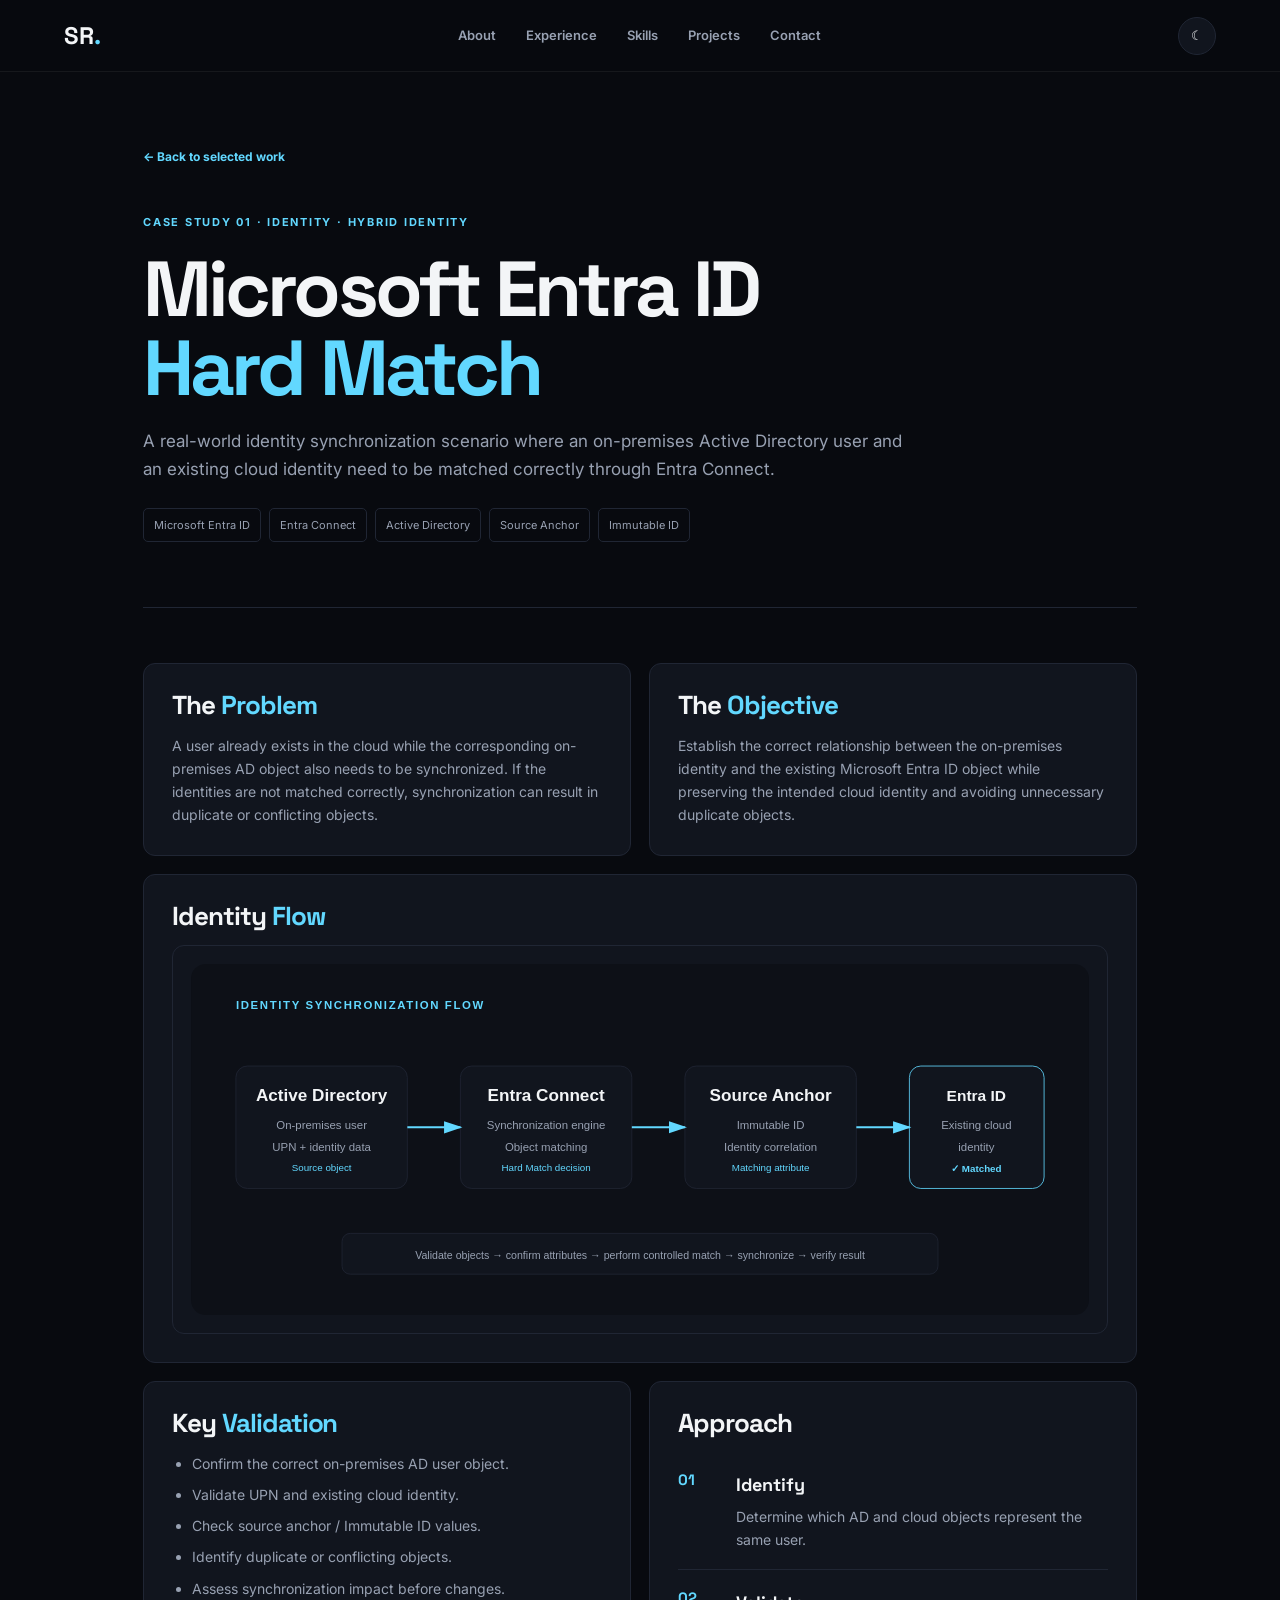
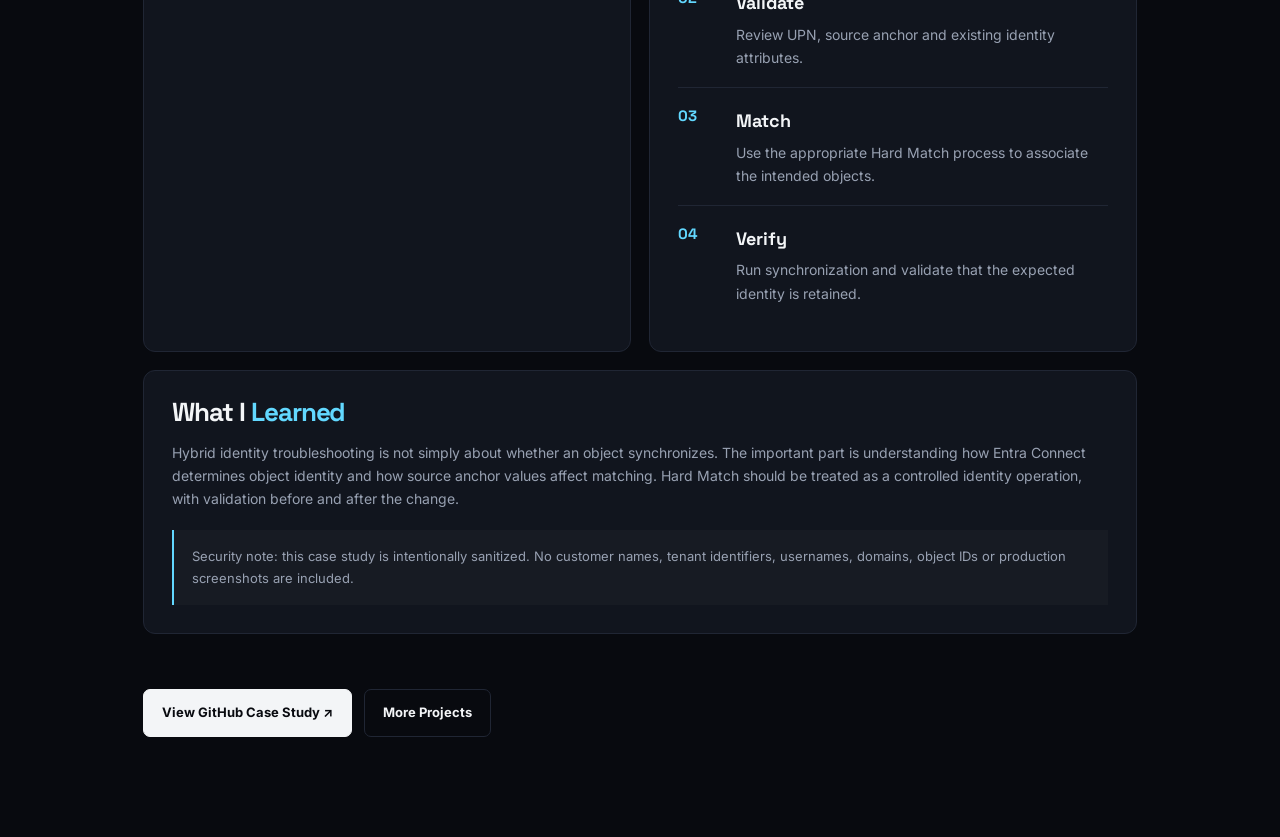
==== commit cadf8d42: "Merge pull request #1 from sivasankar4629/sivasankar4629-patch-1 Add files via upload" ====
--- a/index.html
+++ b/index.html
@@ -1,230 +1,27 @@
 <!DOCTYPE html>
 <html lang="en">
 <head>
-  <meta charset="UTF-8">
-  <meta name="viewport" content="width=device-width, initial-scale=1.0">
-  <meta name="description" content="Sivasankar Renganathan — Microsoft 365 Engineer specializing in Entra ID, Identity & Security, Migration and Automation.">
-  <title>Sivasankar Renganathan | Microsoft 365 Engineer</title>
-  <link rel="preconnect" href="https://fonts.googleapis.com">
-  <link rel="preconnect" href="https://fonts.gstatic.com" crossorigin>
-  <link href="https://fonts.googleapis.com/css2?family=Inter:wght@400;500;600;700;800&family=Space+Grotesk:wght@500;600;700&display=swap" rel="stylesheet">
-  <link rel="stylesheet" href="style.css">
-</head>
+<meta charset="UTF-8"><meta name="viewport" content="width=device-width, initial-scale=1.0">
+<meta name="description" content="Sivasankar Renganathan — Microsoft Entra ID Hard Match case study.">
+<title>Entra ID Hard Match | Sivasankar Renganathan</title>
+<link rel="preconnect" href="https://fonts.googleapis.com"><link rel="preconnect" href="https://fonts.gstatic.com" crossorigin>
+<link href="https://fonts.googleapis.com/css2?family=Inter:wght@400;500;600;700;800&family=Space+Grotesk:wght@500;600;700&display=swap" rel="stylesheet">
+<link rel="stylesheet" href="../../style.css">
+<style>
+.project-page{max-width:1050px;margin:auto;padding:70px 28px 100px}.back{color:var(--accent);font-size:12px;font-weight:700}.project-hero{padding:45px 0 65px;border-bottom:1px solid var(--line)}.project-hero h1{font:700 clamp(42px,7vw,78px)/1.02 'Space Grotesk';letter-spacing:-.05em;margin:18px 0}.project-hero h1 span{color:var(--accent)}.lead{color:var(--muted);font-size:17px;max-width:780px}.meta{display:flex;gap:8px;flex-wrap:wrap;margin-top:25px}.meta span{border:1px solid var(--line);padding:7px 10px;border-radius:5px;color:var(--muted);font-size:11px}.case-grid{display:grid;grid-template-columns:1fr 1fr;gap:18px;margin:55px 0}.case-card{background:var(--card);border:1px solid var(--line);border-radius:12px;padding:28px}.case-card h2{font-size:26px;margin:0 0 15px}.case-card h2 span{color:var(--accent)}.case-card p,.case-card li{color:var(--muted);font-size:14px}.case-card ul{padding-left:20px}.case-card li+li{margin-top:8px}.wide{grid-column:span 2}.diagram{border:1px solid var(--line);border-radius:12px;background:var(--card);padding:18px;overflow:auto}.diagram img{display:block;width:100%;min-width:720px;height:auto}.steps{counter-reset:item}.step{display:grid;grid-template-columns:42px 1fr;gap:16px;padding:18px 0;border-top:1px solid var(--line)}.step:first-child{border-top:0}.num{font:700 15px 'Space Grotesk';color:var(--accent)}.step h3{font-size:18px;margin-bottom:5px}.note{margin-top:20px;padding:16px 18px;border-left:2px solid var(--accent);background:rgba(255,255,255,.025);color:var(--muted);font-size:13px}.footer-actions{display:flex;gap:12px;flex-wrap:wrap;margin-top:35px}@media(max-width:750px){.case-grid{grid-template-columns:1fr}.wide{grid-column:auto}.project-page{padding-top:45px}}
+</style></head>
 <body>
-  <header class="site-header">
-    <a class="logo" href="#home">SR<span>.</span></a>
-    <nav>
-      <a href="#about">About</a>
-      <a href="#experience">Experience</a>
-      <a href="#skills">Skills</a>
-      <a href="#projects">Projects</a>
-      <a href="#contact">Contact</a>
-    </nav>
-    <button id="themeToggle" class="theme-btn" aria-label="Toggle theme">☾</button>
-  </header>
-
-  <main>
-    <section id="home" class="hero section">
-      <div class="hero-copy">
-        <p class="eyebrow">MICROSOFT 365 • IDENTITY • SECURITY</p>
-        <h1>Sivasankar<br><span>Renganathan</span></h1>
-        <p class="hero-title">Microsoft 365 Engineer</p>
-        <p class="hero-subtitle">Entra ID · Identity & Security · Migration · Automation</p>
-        <p class="hero-text">
-          Microsoft 365 professional focused on secure enterprise environments,
-          hybrid identity, tenant migrations and solving complex M365 challenges.
-        </p>
-        <div class="hero-actions">
-          <a class="btn primary" href="#projects">View My Work <span>↗</span></a>
-          <a class="btn secondary" href="#contact">Let's Connect</a>
-        </div>
-      </div>
-      <div class="hero-card">
-        <div class="terminal-top"><span></span><span></span><span></span></div>
-        <div class="terminal-body">
-          <p><span class="muted">$</span> whoami</p>
-          <h3>M365 Engineer</h3>
-          <p><span class="muted">$</span> focus</p>
-          <div class="chips">
-            <span>Entra ID</span><span>Exchange Online</span><span>Security</span>
-            <span>Migration</span><span>Graph</span><span>PowerShell</span>
-          </div>
-          <p><span class="muted">$</span> status</p>
-          <p class="status">● Open to opportunities</p>
-        </div>
-      </div>
-    </section>
-
-    <section id="about" class="section">
-      <div class="section-label">01 — PROFESSIONAL SUMMARY</div>
-      <div class="two-col">
-        <div>
-          <h2>Building secure, reliable<br><span>M365 environments.</span></h2>
-        </div>
-        <div class="content">
-          <p>
-            I’m a Microsoft 365 Engineer with 4.5+ years of experience in
-            Microsoft 365 administration, identity, security, migrations and
-            enterprise operations.
-          </p>
-          <p>
-            Currently managing multiple M365 tenants supporting approximately
-            3,000 users as an L2/L3 escalation point. My experience spans
-            Exchange Online, Entra ID, Teams, SharePoint, OneDrive, Defender,
-            Purview, Conditional Access, MFA and hybrid identity.
-          </p>
-          <p>
-            I enjoy solving complex identity and security problems, improving
-            operational processes and turning recurring issues into
-            standardized, reliable solutions.
-          </p>
-        </div>
-      </div>
-
-      <div class="stats">
-        <div><strong>4.5+</strong><span>Years Experience</span></div>
-        <div><strong>3</strong><span>M365 Migrations</span></div>
-        <div><strong>2,180+</strong><span>Users Migrated</span></div>
-        <div><strong>76 → 92%</strong><span>Secure Score</span></div>
-      </div>
-    </section>
-
-    <section id="experience" class="section alt">
-      <div class="section-label">02 — EXPERIENCE</div>
-      <h2>Professional <span>Journey</span></h2>
-
-      <div class="timeline">
-        <article class="timeline-item">
-          <div class="timeline-date">DEC 2025 — PRESENT</div>
-          <div class="timeline-content">
-            <h3>Microsoft 365 Engineer L2</h3>
-            <h4>KG Invicta Services</h4>
-            <ul>
-              <li>Manage three Microsoft 365 tenants supporting approximately 3,000 users and act as an L2/L3 escalation point.</li>
-              <li>Administer Exchange Online, Entra ID, Teams, SharePoint, OneDrive, Defender and Purview.</li>
-              <li>Built and operationalized a new M365 tenant with hybrid identity, Conditional Access, MFA and security controls.</li>
-              <li>Configured Entra Connect and performed Hard Match / Immutable ID synchronization.</li>
-              <li>Improved Microsoft Secure Score from approximately 76% to 92%.</li>
-              <li>Develop PowerShell and Microsoft Graph automation for administration and reporting.</li>
-            </ul>
-          </div>
-        </article>
-
-        <article class="timeline-item">
-          <div class="timeline-date">APR 2022 — DEC 2025</div>
-          <div class="timeline-content">
-            <h3>Systems Engineer</h3>
-            <h4>Excelencia I-Tech Consulting Pvt Ltd</h4>
-            <ul>
-              <li>Supported Microsoft 365 and hybrid environments with up to 60,000 active users.</li>
-              <li>Delivered two tenant-to-tenant migrations using AvePoint Fly and ShareGate.</li>
-              <li>Worked across Exchange Online, OneDrive, Teams and SharePoint migration activities.</li>
-              <li>Managed hybrid identity using Entra Connect, Active Directory and ADFS.</li>
-              <li>Supported Windows Server, Active Directory, SCCM and Intune enrollment activities.</li>
-            </ul>
-          </div>
-        </article>
-      </div>
-    </section>
-
-    <section id="skills" class="section">
-      <div class="section-label">03 — CORE EXPERTISE</div>
-      <h2>Technical <span>Stack</span></h2>
-      <div class="skill-grid">
-        <div class="skill-card"><span class="icon">01</span><h3>Microsoft 365</h3><p>Exchange Online · Teams · SharePoint · OneDrive · Administration</p></div>
-        <div class="skill-card"><span class="icon">02</span><h3>Identity & Access</h3><p>Entra ID · Entra Connect · Conditional Access · MFA · PIM · Hybrid Identity</p></div>
-        <div class="skill-card"><span class="icon">03</span><h3>Security</h3><p>Defender for Office 365 · Defender for Endpoint · Purview · Threat Explorer</p></div>
-        <div class="skill-card"><span class="icon">04</span><h3>Migration</h3><p>AvePoint Fly · ShareGate · BitTitan MigrationWiz · Tenant-to-Tenant Migration</p></div>
-        <div class="skill-card"><span class="icon">05</span><h3>Automation</h3><p>PowerShell · Microsoft Graph PowerShell · Exchange Online PowerShell</p></div>
-        <div class="skill-card"><span class="icon">06</span><h3>Mail & Infrastructure</h3><p>Mail Flow · SMTP · DKIM · SPF · DMARC · Active Directory · ADFS</p></div>
-      </div>
-    </section>
-
-    <section id="projects" class="section alt">
-      <div class="section-label">04 — SELECTED WORK</div>
-      <div class="project-heading">
-        <h2>Technical <span>Case Studies</span></h2>
-        <a href="https://github.com/sivasankar4629/m365-portfolio" target="_blank" rel="noopener">GitHub ↗</a>
-      </div>
-
-      <div class="projects">
-        <article class="project-card featured">
-          <div class="project-number">01</div>
-          <div>
-            <p class="project-type">IDENTITY • HYBRID IDENTITY</p>
-            <h3>Microsoft Entra ID Hard Match</h3>
-            <p>Real-world identity synchronization scenario involving an existing cloud identity and an on-premises Active Directory object.</p>
-            <div class="project-tags"><span>Entra ID</span><span>Entra Connect</span><span>Immutable ID</span><span>AD</span></div>
-            <a class="project-link" href="projects/entra-id-hard-match/" target="_blank" rel="noopener">View Case Study ↗</a>
-          </div>
-        </article>
-
-        <article class="project-card">
-          <div class="project-number">02</div>
-          <div>
-            <p class="project-type">MIGRATION</p>
-            <h3>M365 Tenant-to-Tenant Migration</h3>
-            <p>Three migration projects across Exchange Online, OneDrive, Teams and SharePoint using multiple migration platforms.</p>
-            <div class="project-tags"><span>AvePoint Fly</span><span>ShareGate</span><span>MigrationWiz</span></div>
-            <a class="project-link" href="https://github.com/sivasankar4629/m365-portfolio" target="_blank" rel="noopener">View Work ↗</a>
-          </div>
-        </article>
-
-        <article class="project-card">
-          <div class="project-number">03</div>
-          <div>
-            <p class="project-type">IDENTITY • SECURITY</p>
-            <h3>Conditional Access & MFA</h3>
-            <p>Designed a controlled Conditional Access rollout using pilot validation, exclusions, monitoring and organization-wide enforcement.</p>
-            <div class="project-tags"><span>Entra ID</span><span>CA</span><span>MFA</span></div>
-            <a class="project-link" href="https://github.com/sivasankar4629/m365-portfolio" target="_blank" rel="noopener">View Work ↗</a>
-          </div>
-        </article>
-
-        <article class="project-card">
-          <div class="project-number">04</div>
-          <div>
-            <p class="project-type">SECURITY • COMPLIANCE</p>
-            <h3>M365 Security Hardening</h3>
-            <p>Security improvements covering authentication hardening, access cleanup, risky sign-in monitoring and Microsoft security controls.</p>
-            <div class="project-tags"><span>Secure Score</span><span>Defender</span><span>Purview</span></div>
-            <a class="project-link" href="https://github.com/sivasankar4629/m365-portfolio" target="_blank" rel="noopener">View Work ↗</a>
-          </div>
-        </article>
-
-        <article class="project-card">
-          <div class="project-number">05</div>
-          <div>
-            <p class="project-type">AUTOMATION</p>
-            <h3>PowerShell & Microsoft Graph</h3>
-            <p>Administrative automation and reporting for user creation, licensing, MFA/authentication, sign-ins and mailbox operations.</p>
-            <div class="project-tags"><span>PowerShell</span><span>Graph</span><span>Reporting</span></div>
-            <a class="project-link" href="https://github.com/sivasankar4629/m365-portfolio" target="_blank" rel="noopener">View Work ↗</a>
-          </div>
-        </article>
-      </div>
-    </section>
-
-    <section id="contact" class="section contact-section">
-      <div class="section-label">05 — CONTACT</div>
-      <div class="contact-box">
-        <p class="eyebrow">LET'S CONNECT</p>
-        <h2>Have an opportunity or<br><span>technical discussion?</span></h2>
-        <p>I’m open to Microsoft 365, Modern Workplace, Identity & Access and Cloud/Identity Architecture opportunities.</p>
-        <div class="contact-actions">
-          <a class="btn primary" href="mailto:sivasankar4629@gmail.com">Email Me ↗</a>
-          <a class="btn secondary" href="https://www.linkedin.com/in/sivasankar-renganathan-8a0353220/" target="_blank" rel="noopener">LinkedIn ↗</a>
-          <a class="btn secondary" href="https://github.com/sivasankar4629/m365-portfolio" target="_blank" rel="noopener">GitHub ↗</a>
-        </div>
-      </div>
-    </section>
-  </main>
-
-  <footer>
-    <span>© 2026 Sivasankar Renganathan</span>
-    <span>Microsoft 365 · Identity · Security · Migration</span>
-  </footer>
-
-  <script src="script.js"></script>
-</body>
-</html>
+<header class="site-header"><a class="logo" href="../../index.html">SR<span>.</span></a><nav><a href="../../index.html#about">About</a><a href="../../index.html#experience">Experience</a><a href="../../index.html#skills">Skills</a><a href="../../index.html#projects">Projects</a><a href="../../index.html#contact">Contact</a></nav><button id="themeToggle" class="theme-btn" aria-label="Toggle theme">☾</button></header>
+<main class="project-page">
+<a class="back" href="../../index.html#projects">← Back to selected work</a>
+<section class="project-hero"><p class="eyebrow">CASE STUDY 01 · IDENTITY · HYBRID IDENTITY</p><h1>Microsoft Entra ID<br><span>Hard Match</span></h1><p class="lead">A real-world identity synchronization scenario where an on-premises Active Directory user and an existing cloud identity need to be matched correctly through Entra Connect.</p><div class="meta"><span>Microsoft Entra ID</span><span>Entra Connect</span><span>Active Directory</span><span>Source Anchor</span><span>Immutable ID</span></div></section>
+<section class="case-grid">
+<article class="case-card"><h2>The <span>Problem</span></h2><p>A user already exists in the cloud while the corresponding on-premises AD object also needs to be synchronized. If the identities are not matched correctly, synchronization can result in duplicate or conflicting objects.</p></article>
+<article class="case-card"><h2>The <span>Objective</span></h2><p>Establish the correct relationship between the on-premises identity and the existing Microsoft Entra ID object while preserving the intended cloud identity and avoiding unnecessary duplicate objects.</p></article>
+<article class="case-card wide"><h2>Identity <span>Flow</span></h2><div class="diagram"><img src="hard-match-diagram.svg" alt="Architecture diagram showing Active Directory, Entra Connect, source anchor and existing Entra ID user leading to a matched identity"></div></article>
+<article class="case-card"><h2>Key <span>Validation</span></h2><ul><li>Confirm the correct on-premises AD user object.</li><li>Validate UPN and existing cloud identity.</li><li>Check source anchor / Immutable ID values.</li><li>Identify duplicate or conflicting objects.</li><li>Assess synchronization impact before changes.</li></ul></article>
+<article class="case-card"><h2>Approach</h2><div class="steps"><div class="step"><div class="num">01</div><div><h3>Identify</h3><p>Determine which AD and cloud objects represent the same user.</p></div></div><div class="step"><div class="num">02</div><div><h3>Validate</h3><p>Review UPN, source anchor and existing identity attributes.</p></div></div><div class="step"><div class="num">03</div><div><h3>Match</h3><p>Use the appropriate Hard Match process to associate the intended objects.</p></div></div><div class="step"><div class="num">04</div><div><h3>Verify</h3><p>Run synchronization and validate that the expected identity is retained.</p></div></div></div></article>
+<article class="case-card wide"><h2>What I <span>Learned</span></h2><p>Hybrid identity troubleshooting is not simply about whether an object synchronizes. The important part is understanding how Entra Connect determines object identity and how source anchor values affect matching. Hard Match should be treated as a controlled identity operation, with validation before and after the change.</p><div class="note">Security note: this case study is intentionally sanitized. No customer names, tenant identifiers, usernames, domains, object IDs or production screenshots are included.</div></article>
+</section>
+<div class="footer-actions"><a class="btn primary" href="https://github.com/sivasankar4629/m365-portfolio/tree/main/01-entra-id-hard-match" target="_blank" rel="noopener">View GitHub Case Study ↗</a><a class="btn secondary" href="../../index.html#projects">More Projects</a></div>
+</main><script src="../../script.js"></script></body></html>
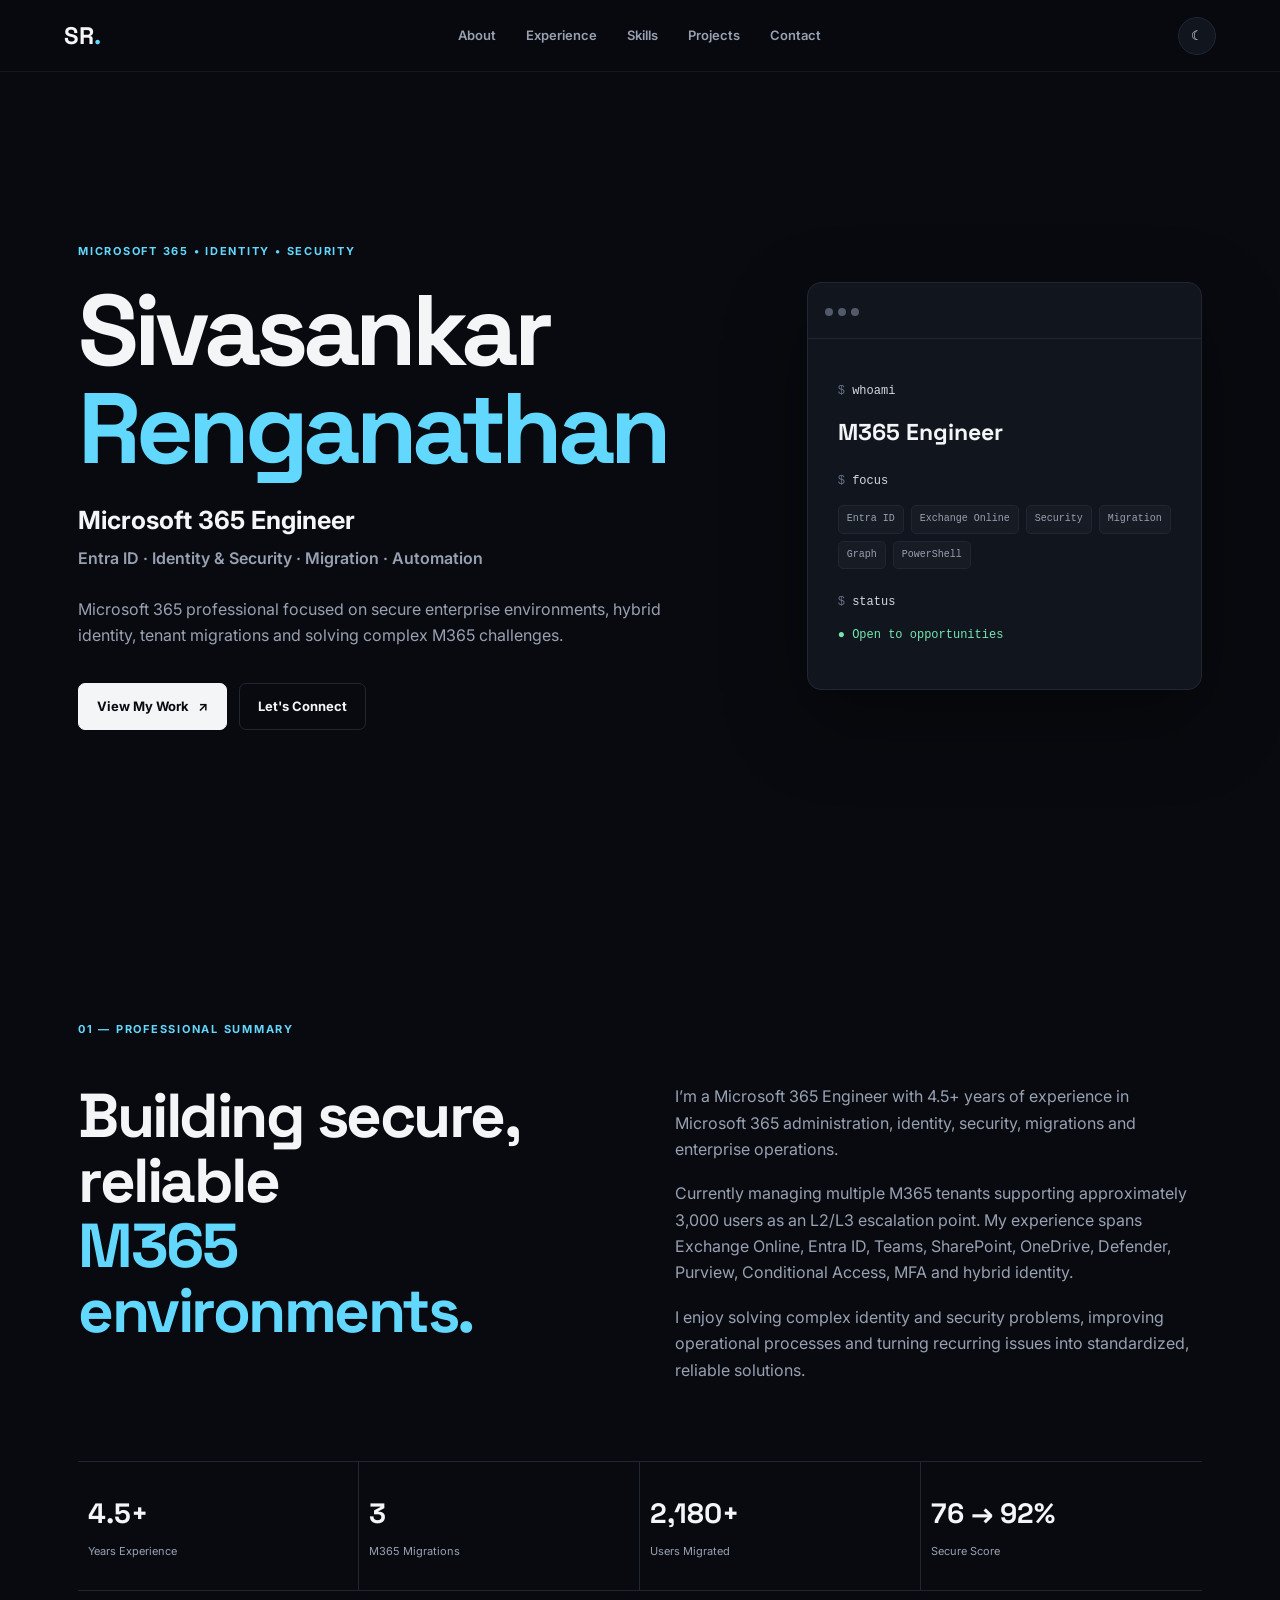
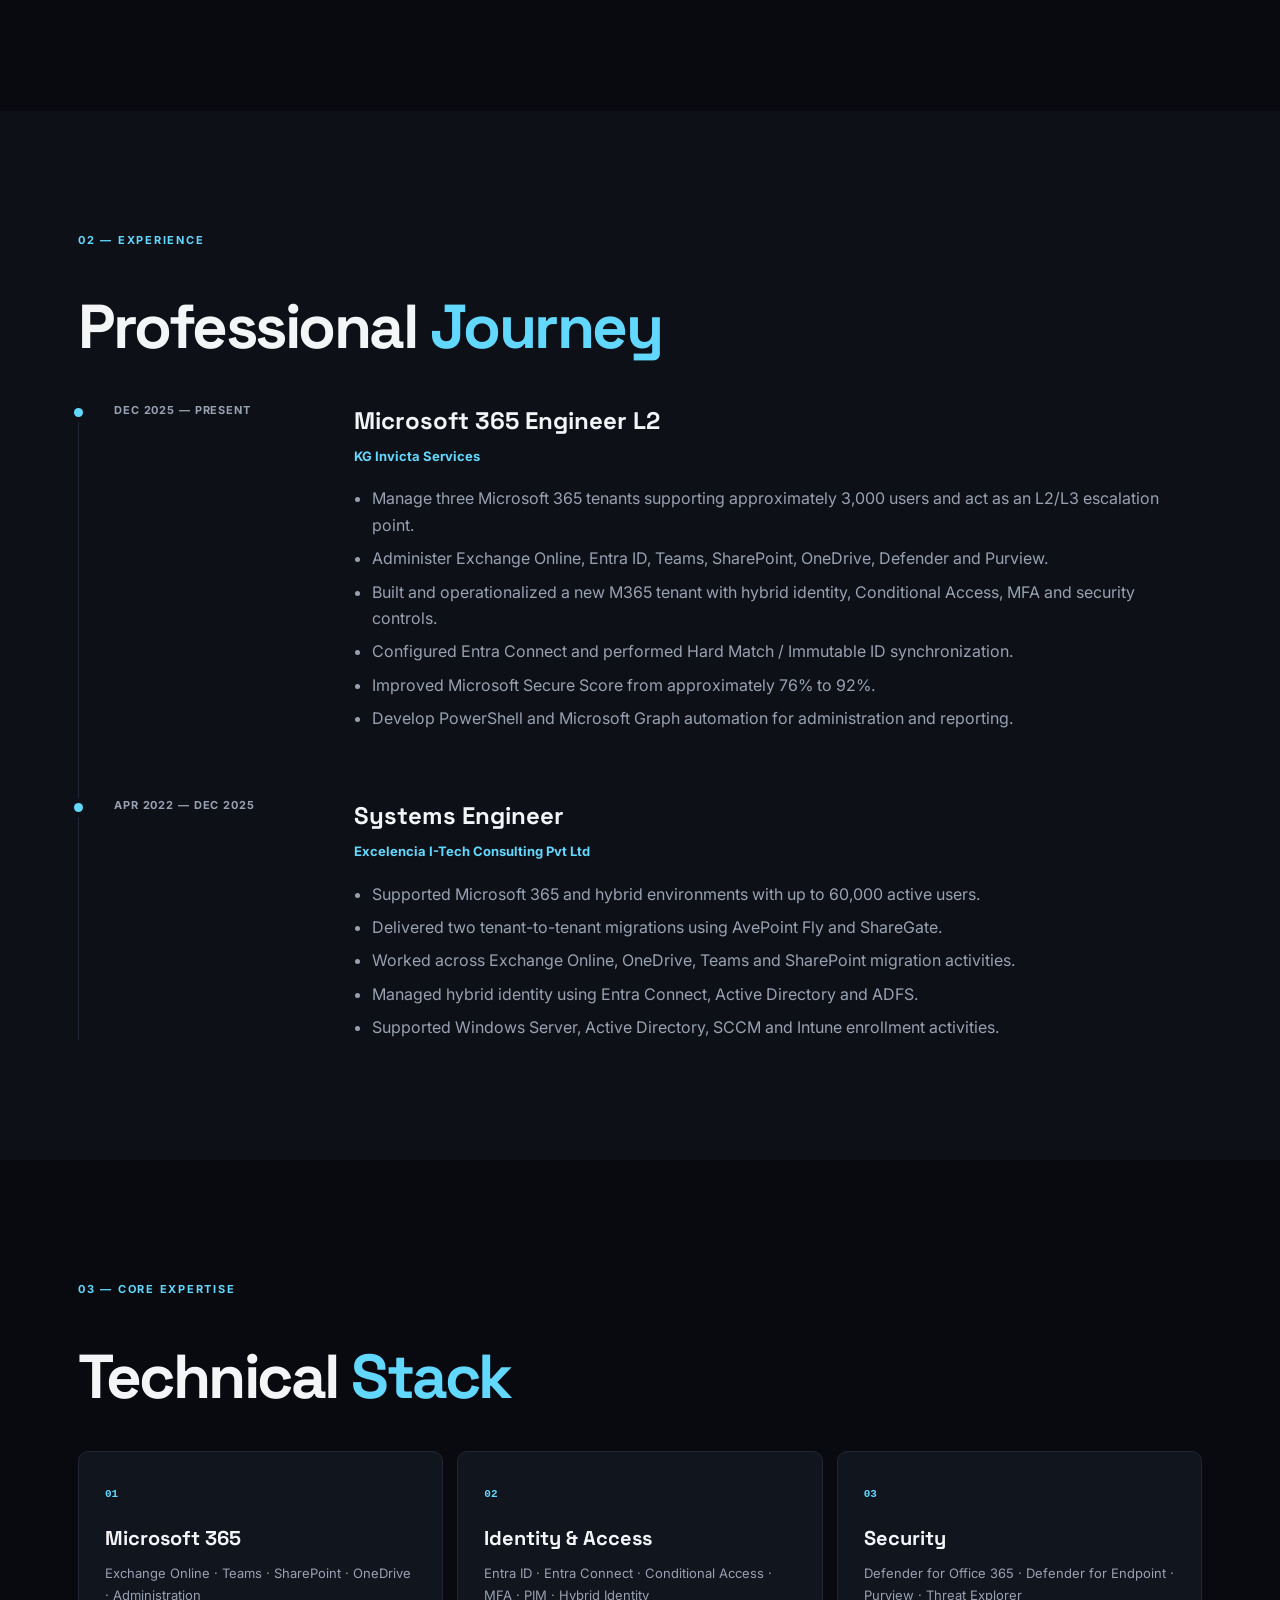
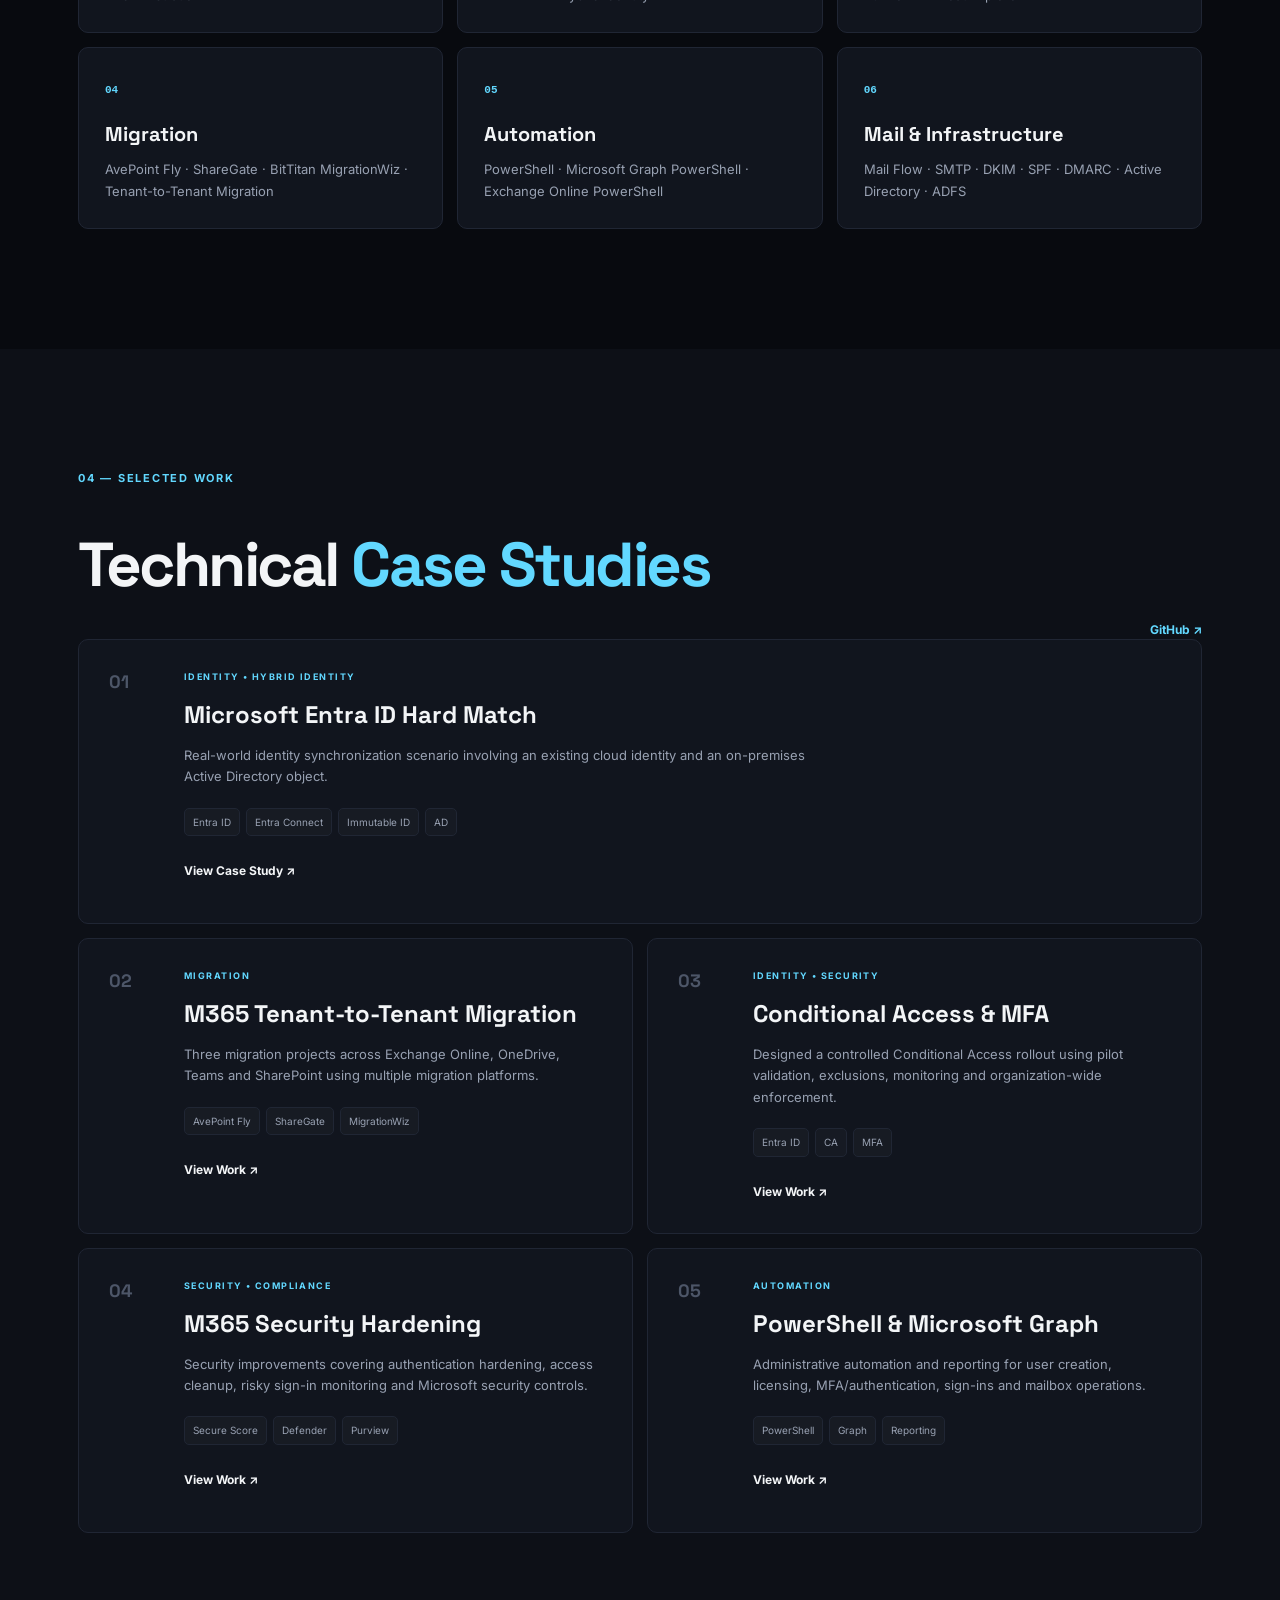
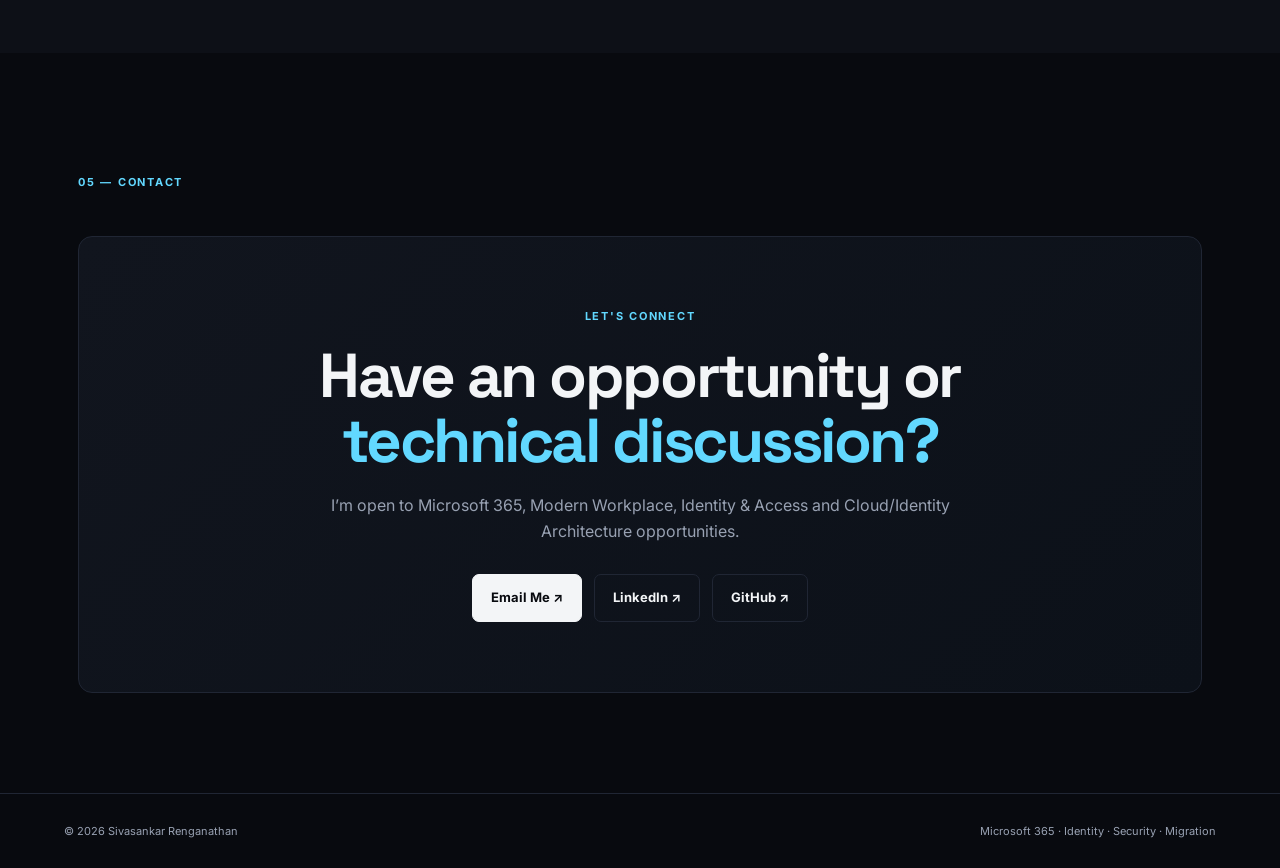
==== commit fca1d4f8: "Add files via upload" ====
--- a/index.html
+++ b/index.html
@@ -1,27 +1,230 @@
 <!DOCTYPE html>
 <html lang="en">
 <head>
-<meta charset="UTF-8"><meta name="viewport" content="width=device-width, initial-scale=1.0">
-<meta name="description" content="Sivasankar Renganathan — Microsoft Entra ID Hard Match case study.">
-<title>Entra ID Hard Match | Sivasankar Renganathan</title>
-<link rel="preconnect" href="https://fonts.googleapis.com"><link rel="preconnect" href="https://fonts.gstatic.com" crossorigin>
-<link href="https://fonts.googleapis.com/css2?family=Inter:wght@400;500;600;700;800&family=Space+Grotesk:wght@500;600;700&display=swap" rel="stylesheet">
-<link rel="stylesheet" href="../../style.css">
-<style>
-.project-page{max-width:1050px;margin:auto;padding:70px 28px 100px}.back{color:var(--accent);font-size:12px;font-weight:700}.project-hero{padding:45px 0 65px;border-bottom:1px solid var(--line)}.project-hero h1{font:700 clamp(42px,7vw,78px)/1.02 'Space Grotesk';letter-spacing:-.05em;margin:18px 0}.project-hero h1 span{color:var(--accent)}.lead{color:var(--muted);font-size:17px;max-width:780px}.meta{display:flex;gap:8px;flex-wrap:wrap;margin-top:25px}.meta span{border:1px solid var(--line);padding:7px 10px;border-radius:5px;color:var(--muted);font-size:11px}.case-grid{display:grid;grid-template-columns:1fr 1fr;gap:18px;margin:55px 0}.case-card{background:var(--card);border:1px solid var(--line);border-radius:12px;padding:28px}.case-card h2{font-size:26px;margin:0 0 15px}.case-card h2 span{color:var(--accent)}.case-card p,.case-card li{color:var(--muted);font-size:14px}.case-card ul{padding-left:20px}.case-card li+li{margin-top:8px}.wide{grid-column:span 2}.diagram{border:1px solid var(--line);border-radius:12px;background:var(--card);padding:18px;overflow:auto}.diagram img{display:block;width:100%;min-width:720px;height:auto}.steps{counter-reset:item}.step{display:grid;grid-template-columns:42px 1fr;gap:16px;padding:18px 0;border-top:1px solid var(--line)}.step:first-child{border-top:0}.num{font:700 15px 'Space Grotesk';color:var(--accent)}.step h3{font-size:18px;margin-bottom:5px}.note{margin-top:20px;padding:16px 18px;border-left:2px solid var(--accent);background:rgba(255,255,255,.025);color:var(--muted);font-size:13px}.footer-actions{display:flex;gap:12px;flex-wrap:wrap;margin-top:35px}@media(max-width:750px){.case-grid{grid-template-columns:1fr}.wide{grid-column:auto}.project-page{padding-top:45px}}
-</style></head>
+  <meta charset="UTF-8">
+  <meta name="viewport" content="width=device-width, initial-scale=1.0">
+  <meta name="description" content="Sivasankar Renganathan — Microsoft 365 Engineer specializing in Entra ID, Identity & Security, Migration and Automation.">
+  <title>Sivasankar Renganathan | Microsoft 365 Engineer</title>
+  <link rel="preconnect" href="https://fonts.googleapis.com">
+  <link rel="preconnect" href="https://fonts.gstatic.com" crossorigin>
+  <link href="https://fonts.googleapis.com/css2?family=Inter:wght@400;500;600;700;800&family=Space+Grotesk:wght@500;600;700&display=swap" rel="stylesheet">
+  <link rel="stylesheet" href="style.css">
+</head>
 <body>
-<header class="site-header"><a class="logo" href="../../index.html">SR<span>.</span></a><nav><a href="../../index.html#about">About</a><a href="../../index.html#experience">Experience</a><a href="../../index.html#skills">Skills</a><a href="../../index.html#projects">Projects</a><a href="../../index.html#contact">Contact</a></nav><button id="themeToggle" class="theme-btn" aria-label="Toggle theme">☾</button></header>
-<main class="project-page">
-<a class="back" href="../../index.html#projects">← Back to selected work</a>
-<section class="project-hero"><p class="eyebrow">CASE STUDY 01 · IDENTITY · HYBRID IDENTITY</p><h1>Microsoft Entra ID<br><span>Hard Match</span></h1><p class="lead">A real-world identity synchronization scenario where an on-premises Active Directory user and an existing cloud identity need to be matched correctly through Entra Connect.</p><div class="meta"><span>Microsoft Entra ID</span><span>Entra Connect</span><span>Active Directory</span><span>Source Anchor</span><span>Immutable ID</span></div></section>
-<section class="case-grid">
-<article class="case-card"><h2>The <span>Problem</span></h2><p>A user already exists in the cloud while the corresponding on-premises AD object also needs to be synchronized. If the identities are not matched correctly, synchronization can result in duplicate or conflicting objects.</p></article>
-<article class="case-card"><h2>The <span>Objective</span></h2><p>Establish the correct relationship between the on-premises identity and the existing Microsoft Entra ID object while preserving the intended cloud identity and avoiding unnecessary duplicate objects.</p></article>
-<article class="case-card wide"><h2>Identity <span>Flow</span></h2><div class="diagram"><img src="hard-match-diagram.svg" alt="Architecture diagram showing Active Directory, Entra Connect, source anchor and existing Entra ID user leading to a matched identity"></div></article>
-<article class="case-card"><h2>Key <span>Validation</span></h2><ul><li>Confirm the correct on-premises AD user object.</li><li>Validate UPN and existing cloud identity.</li><li>Check source anchor / Immutable ID values.</li><li>Identify duplicate or conflicting objects.</li><li>Assess synchronization impact before changes.</li></ul></article>
-<article class="case-card"><h2>Approach</h2><div class="steps"><div class="step"><div class="num">01</div><div><h3>Identify</h3><p>Determine which AD and cloud objects represent the same user.</p></div></div><div class="step"><div class="num">02</div><div><h3>Validate</h3><p>Review UPN, source anchor and existing identity attributes.</p></div></div><div class="step"><div class="num">03</div><div><h3>Match</h3><p>Use the appropriate Hard Match process to associate the intended objects.</p></div></div><div class="step"><div class="num">04</div><div><h3>Verify</h3><p>Run synchronization and validate that the expected identity is retained.</p></div></div></div></article>
-<article class="case-card wide"><h2>What I <span>Learned</span></h2><p>Hybrid identity troubleshooting is not simply about whether an object synchronizes. The important part is understanding how Entra Connect determines object identity and how source anchor values affect matching. Hard Match should be treated as a controlled identity operation, with validation before and after the change.</p><div class="note">Security note: this case study is intentionally sanitized. No customer names, tenant identifiers, usernames, domains, object IDs or production screenshots are included.</div></article>
-</section>
-<div class="footer-actions"><a class="btn primary" href="https://github.com/sivasankar4629/m365-portfolio/tree/main/01-entra-id-hard-match" target="_blank" rel="noopener">View GitHub Case Study ↗</a><a class="btn secondary" href="../../index.html#projects">More Projects</a></div>
-</main><script src="../../script.js"></script></body></html>
+  <header class="site-header">
+    <a class="logo" href="#home">SR<span>.</span></a>
+    <nav>
+      <a href="#about">About</a>
+      <a href="#experience">Experience</a>
+      <a href="#skills">Skills</a>
+      <a href="#projects">Projects</a>
+      <a href="#contact">Contact</a>
+    </nav>
+    <button id="themeToggle" class="theme-btn" aria-label="Toggle theme">☾</button>
+  </header>
+
+  <main>
+    <section id="home" class="hero section">
+      <div class="hero-copy">
+        <p class="eyebrow">MICROSOFT 365 • IDENTITY • SECURITY</p>
+        <h1>Sivasankar<br><span>Renganathan</span></h1>
+        <p class="hero-title">Microsoft 365 Engineer</p>
+        <p class="hero-subtitle">Entra ID · Identity & Security · Migration · Automation</p>
+        <p class="hero-text">
+          Microsoft 365 professional focused on secure enterprise environments,
+          hybrid identity, tenant migrations and solving complex M365 challenges.
+        </p>
+        <div class="hero-actions">
+          <a class="btn primary" href="#projects">View My Work <span>↗</span></a>
+          <a class="btn secondary" href="#contact">Let's Connect</a>
+        </div>
+      </div>
+      <div class="hero-card">
+        <div class="terminal-top"><span></span><span></span><span></span></div>
+        <div class="terminal-body">
+          <p><span class="muted">$</span> whoami</p>
+          <h3>M365 Engineer</h3>
+          <p><span class="muted">$</span> focus</p>
+          <div class="chips">
+            <span>Entra ID</span><span>Exchange Online</span><span>Security</span>
+            <span>Migration</span><span>Graph</span><span>PowerShell</span>
+          </div>
+          <p><span class="muted">$</span> status</p>
+          <p class="status">● Open to opportunities</p>
+        </div>
+      </div>
+    </section>
+
+    <section id="about" class="section">
+      <div class="section-label">01 — PROFESSIONAL SUMMARY</div>
+      <div class="two-col">
+        <div>
+          <h2>Building secure, reliable<br><span>M365 environments.</span></h2>
+        </div>
+        <div class="content">
+          <p>
+            I’m a Microsoft 365 Engineer with 4.5+ years of experience in
+            Microsoft 365 administration, identity, security, migrations and
+            enterprise operations.
+          </p>
+          <p>
+            Currently managing multiple M365 tenants supporting approximately
+            3,000 users as an L2/L3 escalation point. My experience spans
+            Exchange Online, Entra ID, Teams, SharePoint, OneDrive, Defender,
+            Purview, Conditional Access, MFA and hybrid identity.
+          </p>
+          <p>
+            I enjoy solving complex identity and security problems, improving
+            operational processes and turning recurring issues into
+            standardized, reliable solutions.
+          </p>
+        </div>
+      </div>
+
+      <div class="stats">
+        <div><strong>4.5+</strong><span>Years Experience</span></div>
+        <div><strong>3</strong><span>M365 Migrations</span></div>
+        <div><strong>2,180+</strong><span>Users Migrated</span></div>
+        <div><strong>76 → 92%</strong><span>Secure Score</span></div>
+      </div>
+    </section>
+
+    <section id="experience" class="section alt">
+      <div class="section-label">02 — EXPERIENCE</div>
+      <h2>Professional <span>Journey</span></h2>
+
+      <div class="timeline">
+        <article class="timeline-item">
+          <div class="timeline-date">DEC 2025 — PRESENT</div>
+          <div class="timeline-content">
+            <h3>Microsoft 365 Engineer L2</h3>
+            <h4>KG Invicta Services</h4>
+            <ul>
+              <li>Manage three Microsoft 365 tenants supporting approximately 3,000 users and act as an L2/L3 escalation point.</li>
+              <li>Administer Exchange Online, Entra ID, Teams, SharePoint, OneDrive, Defender and Purview.</li>
+              <li>Built and operationalized a new M365 tenant with hybrid identity, Conditional Access, MFA and security controls.</li>
+              <li>Configured Entra Connect and performed Hard Match / Immutable ID synchronization.</li>
+              <li>Improved Microsoft Secure Score from approximately 76% to 92%.</li>
+              <li>Develop PowerShell and Microsoft Graph automation for administration and reporting.</li>
+            </ul>
+          </div>
+        </article>
+
+        <article class="timeline-item">
+          <div class="timeline-date">APR 2022 — DEC 2025</div>
+          <div class="timeline-content">
+            <h3>Systems Engineer</h3>
+            <h4>Excelencia I-Tech Consulting Pvt Ltd</h4>
+            <ul>
+              <li>Supported Microsoft 365 and hybrid environments with up to 60,000 active users.</li>
+              <li>Delivered two tenant-to-tenant migrations using AvePoint Fly and ShareGate.</li>
+              <li>Worked across Exchange Online, OneDrive, Teams and SharePoint migration activities.</li>
+              <li>Managed hybrid identity using Entra Connect, Active Directory and ADFS.</li>
+              <li>Supported Windows Server, Active Directory, SCCM and Intune enrollment activities.</li>
+            </ul>
+          </div>
+        </article>
+      </div>
+    </section>
+
+    <section id="skills" class="section">
+      <div class="section-label">03 — CORE EXPERTISE</div>
+      <h2>Technical <span>Stack</span></h2>
+      <div class="skill-grid">
+        <div class="skill-card"><span class="icon">01</span><h3>Microsoft 365</h3><p>Exchange Online · Teams · SharePoint · OneDrive · Administration</p></div>
+        <div class="skill-card"><span class="icon">02</span><h3>Identity & Access</h3><p>Entra ID · Entra Connect · Conditional Access · MFA · PIM · Hybrid Identity</p></div>
+        <div class="skill-card"><span class="icon">03</span><h3>Security</h3><p>Defender for Office 365 · Defender for Endpoint · Purview · Threat Explorer</p></div>
+        <div class="skill-card"><span class="icon">04</span><h3>Migration</h3><p>AvePoint Fly · ShareGate · BitTitan MigrationWiz · Tenant-to-Tenant Migration</p></div>
+        <div class="skill-card"><span class="icon">05</span><h3>Automation</h3><p>PowerShell · Microsoft Graph PowerShell · Exchange Online PowerShell</p></div>
+        <div class="skill-card"><span class="icon">06</span><h3>Mail & Infrastructure</h3><p>Mail Flow · SMTP · DKIM · SPF · DMARC · Active Directory · ADFS</p></div>
+      </div>
+    </section>
+
+    <section id="projects" class="section alt">
+      <div class="section-label">04 — SELECTED WORK</div>
+      <div class="project-heading">
+        <h2>Technical <span>Case Studies</span></h2>
+        <a href="https://github.com/sivasankar4629/m365-portfolio" target="_blank" rel="noopener">GitHub ↗</a>
+      </div>
+
+      <div class="projects">
+        <article class="project-card featured">
+          <div class="project-number">01</div>
+          <div>
+            <p class="project-type">IDENTITY • HYBRID IDENTITY</p>
+            <h3>Microsoft Entra ID Hard Match</h3>
+            <p>Real-world identity synchronization scenario involving an existing cloud identity and an on-premises Active Directory object.</p>
+            <div class="project-tags"><span>Entra ID</span><span>Entra Connect</span><span>Immutable ID</span><span>AD</span></div>
+            <a class="project-link" href="projects/entra-id-hard-match/" target="_blank" rel="noopener">View Case Study ↗</a>
+          </div>
+        </article>
+
+        <article class="project-card">
+          <div class="project-number">02</div>
+          <div>
+            <p class="project-type">MIGRATION</p>
+            <h3>M365 Tenant-to-Tenant Migration</h3>
+            <p>Three migration projects across Exchange Online, OneDrive, Teams and SharePoint using multiple migration platforms.</p>
+            <div class="project-tags"><span>AvePoint Fly</span><span>ShareGate</span><span>MigrationWiz</span></div>
+            <a class="project-link" href="https://github.com/sivasankar4629/m365-portfolio" target="_blank" rel="noopener">View Work ↗</a>
+          </div>
+        </article>
+
+        <article class="project-card">
+          <div class="project-number">03</div>
+          <div>
+            <p class="project-type">IDENTITY • SECURITY</p>
+            <h3>Conditional Access & MFA</h3>
+            <p>Designed a controlled Conditional Access rollout using pilot validation, exclusions, monitoring and organization-wide enforcement.</p>
+            <div class="project-tags"><span>Entra ID</span><span>CA</span><span>MFA</span></div>
+            <a class="project-link" href="https://github.com/sivasankar4629/m365-portfolio" target="_blank" rel="noopener">View Work ↗</a>
+          </div>
+        </article>
+
+        <article class="project-card">
+          <div class="project-number">04</div>
+          <div>
+            <p class="project-type">SECURITY • COMPLIANCE</p>
+            <h3>M365 Security Hardening</h3>
+            <p>Security improvements covering authentication hardening, access cleanup, risky sign-in monitoring and Microsoft security controls.</p>
+            <div class="project-tags"><span>Secure Score</span><span>Defender</span><span>Purview</span></div>
+            <a class="project-link" href="https://github.com/sivasankar4629/m365-portfolio" target="_blank" rel="noopener">View Work ↗</a>
+          </div>
+        </article>
+
+        <article class="project-card">
+          <div class="project-number">05</div>
+          <div>
+            <p class="project-type">AUTOMATION</p>
+            <h3>PowerShell & Microsoft Graph</h3>
+            <p>Administrative automation and reporting for user creation, licensing, MFA/authentication, sign-ins and mailbox operations.</p>
+            <div class="project-tags"><span>PowerShell</span><span>Graph</span><span>Reporting</span></div>
+            <a class="project-link" href="https://github.com/sivasankar4629/m365-portfolio" target="_blank" rel="noopener">View Work ↗</a>
+          </div>
+        </article>
+      </div>
+    </section>
+
+    <section id="contact" class="section contact-section">
+      <div class="section-label">05 — CONTACT</div>
+      <div class="contact-box">
+        <p class="eyebrow">LET'S CONNECT</p>
+        <h2>Have an opportunity or<br><span>technical discussion?</span></h2>
+        <p>I’m open to Microsoft 365, Modern Workplace, Identity & Access and Cloud/Identity Architecture opportunities.</p>
+        <div class="contact-actions">
+          <a class="btn primary" href="mailto:sivasankar4629@gmail.com">Email Me ↗</a>
+          <a class="btn secondary" href="https://www.linkedin.com/in/sivasankar-renganathan-8a0353220/" target="_blank" rel="noopener">LinkedIn ↗</a>
+          <a class="btn secondary" href="https://github.com/sivasankar4629/m365-portfolio" target="_blank" rel="noopener">GitHub ↗</a>
+        </div>
+      </div>
+    </section>
+  </main>
+
+  <footer>
+    <span>© 2026 Sivasankar Renganathan</span>
+    <span>Microsoft 365 · Identity · Security · Migration</span>
+  </footer>
+
+  <script src="script.js"></script>
+</body>
+</html>
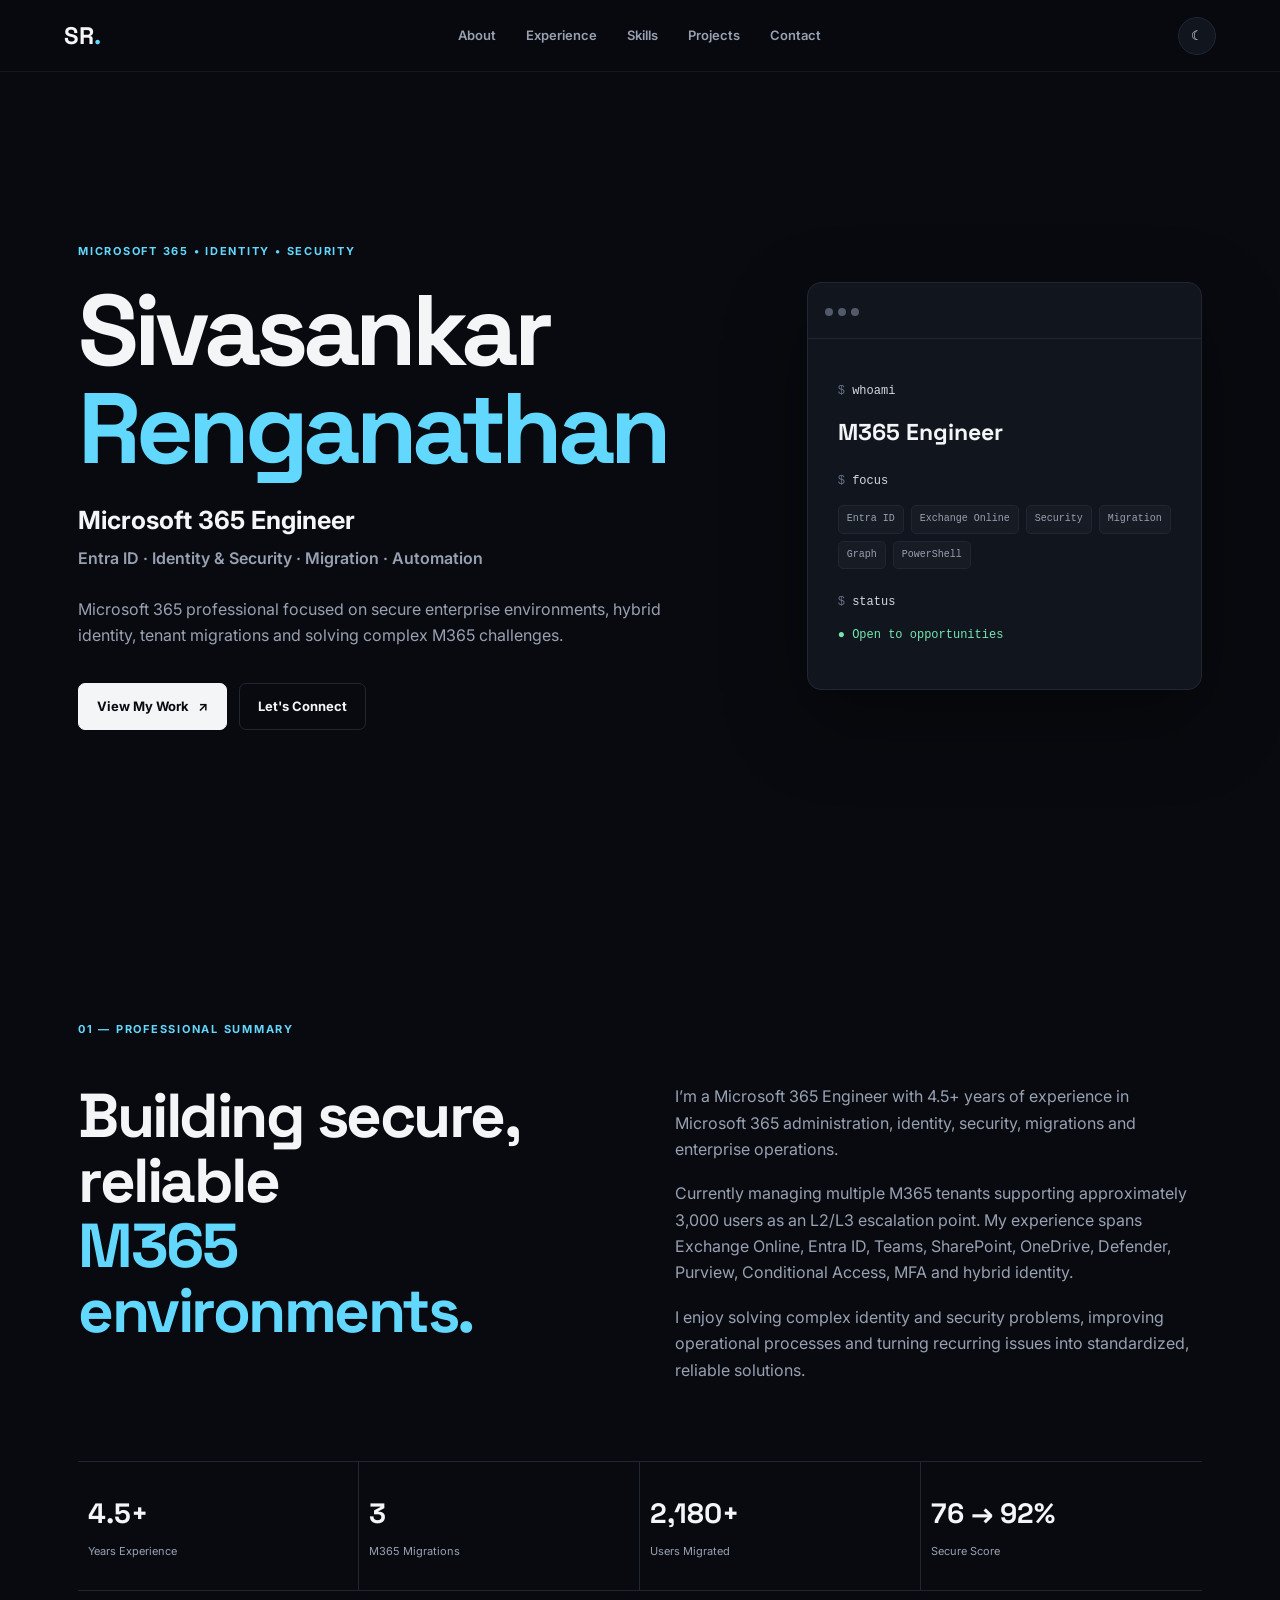
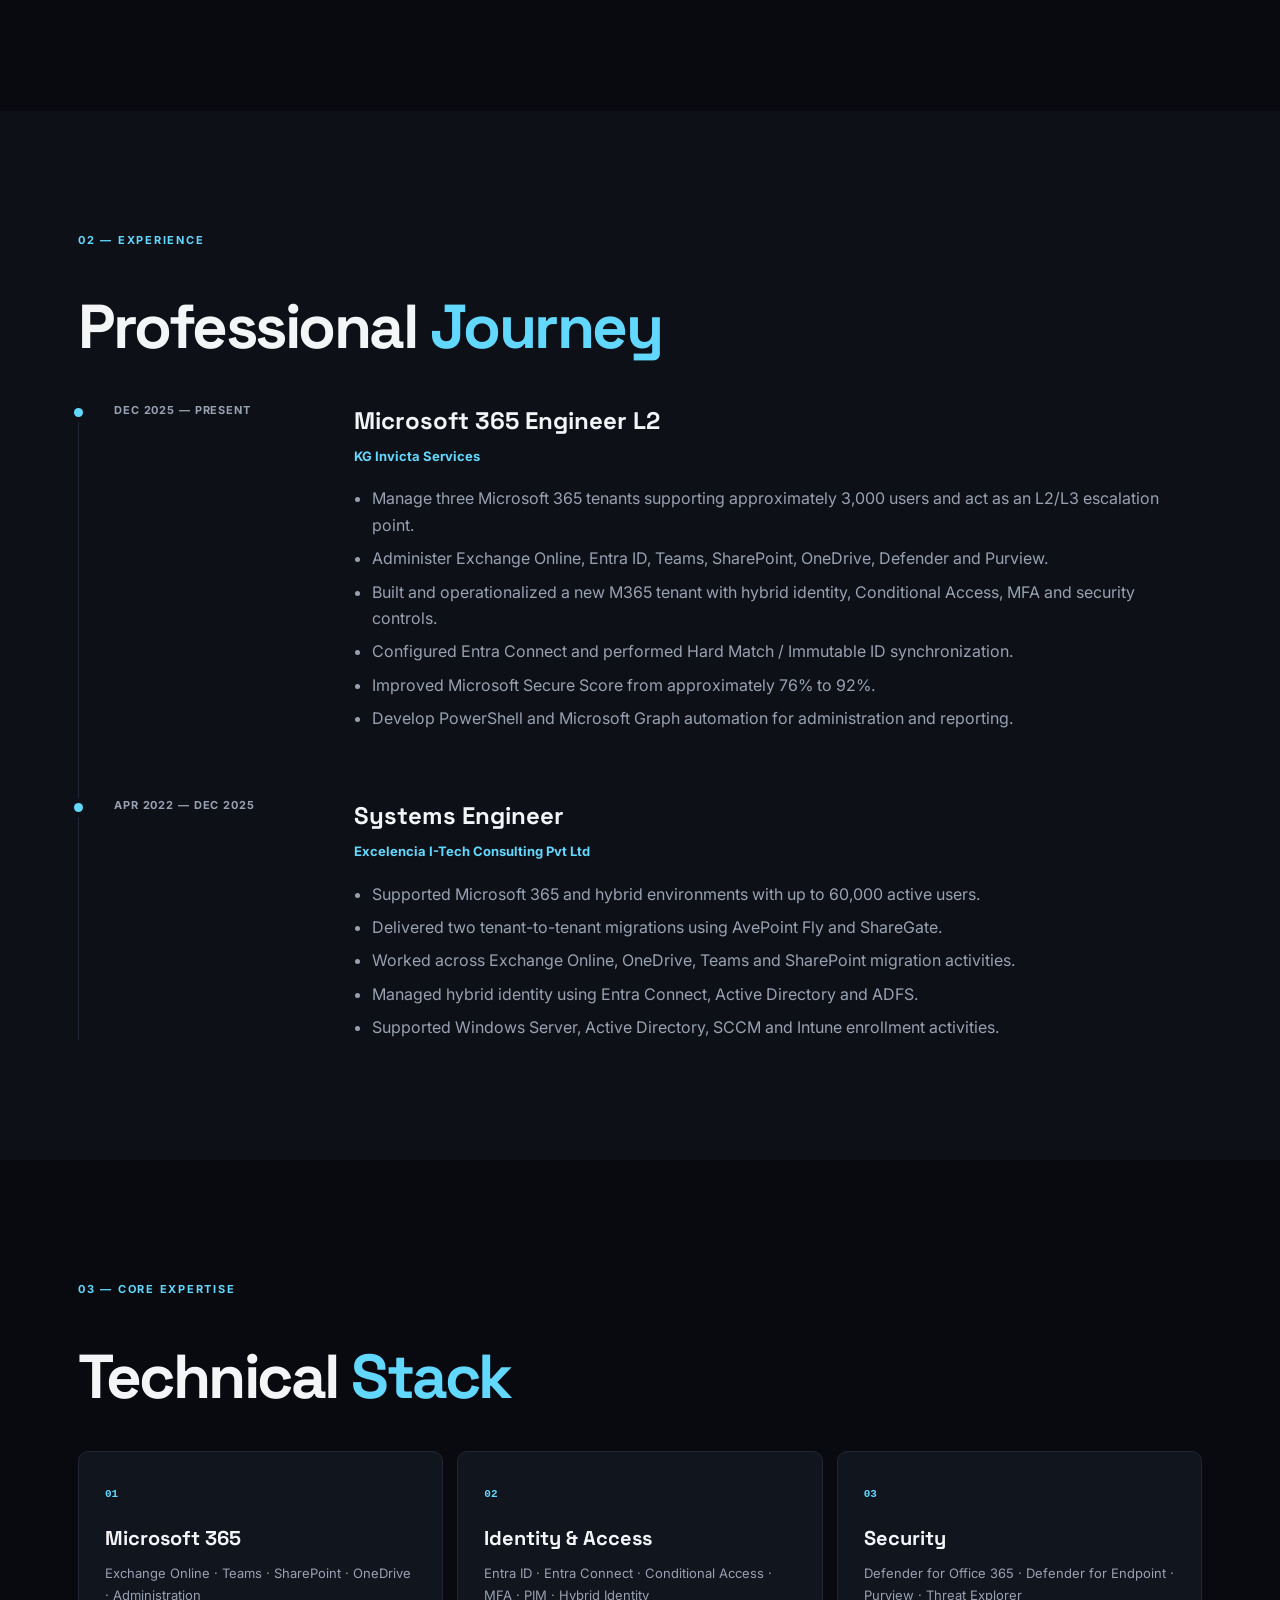
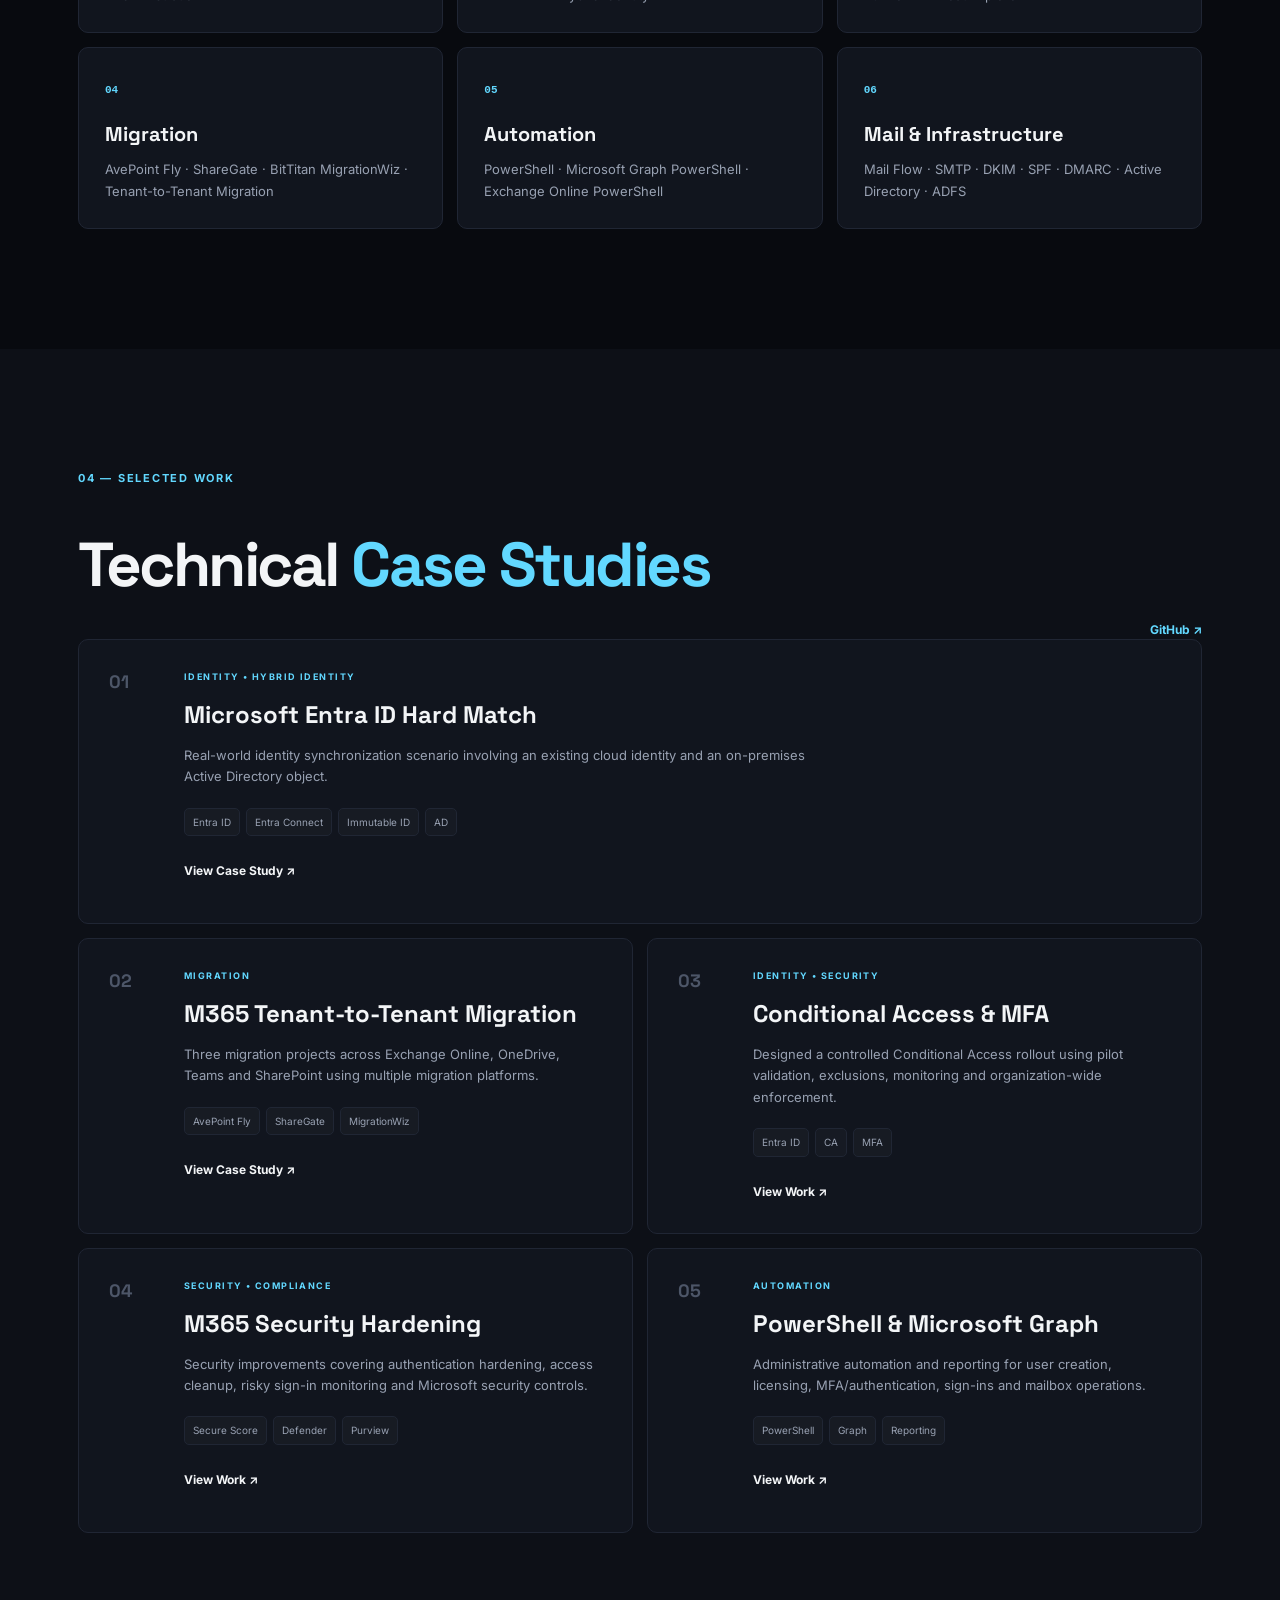
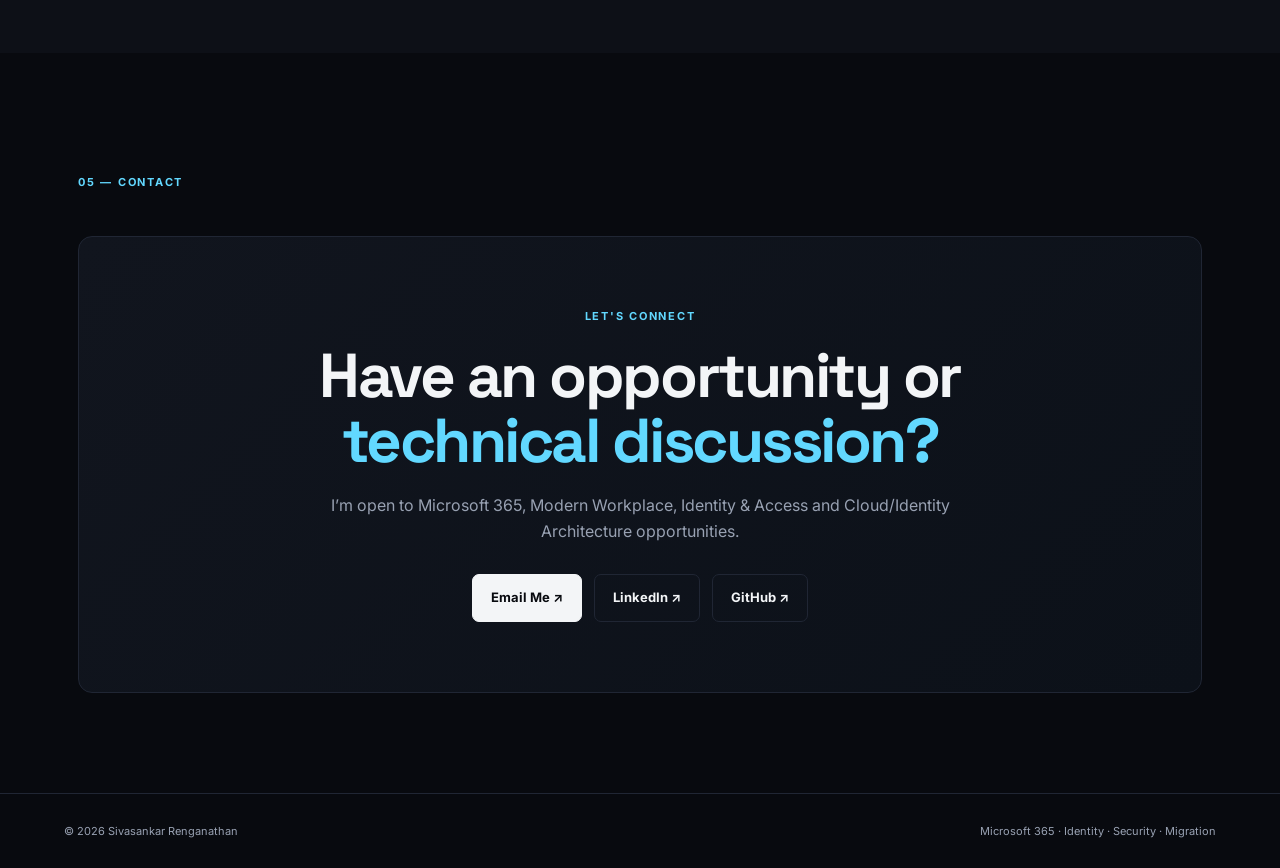
==== commit b3c2c63a: "Add files via upload" ====
--- a/index.html
+++ b/index.html
@@ -166,7 +166,7 @@
             <h3>M365 Tenant-to-Tenant Migration</h3>
             <p>Three migration projects across Exchange Online, OneDrive, Teams and SharePoint using multiple migration platforms.</p>
             <div class="project-tags"><span>AvePoint Fly</span><span>ShareGate</span><span>MigrationWiz</span></div>
-            <a class="project-link" href="https://github.com/sivasankar4629/m365-portfolio" target="_blank" rel="noopener">View Work ↗</a>
+            <a class="project-link" href="projects/m365-tenant-migration/" target="_blank" rel="noopener">View Case Study ↗</a>
           </div>
         </article>
 
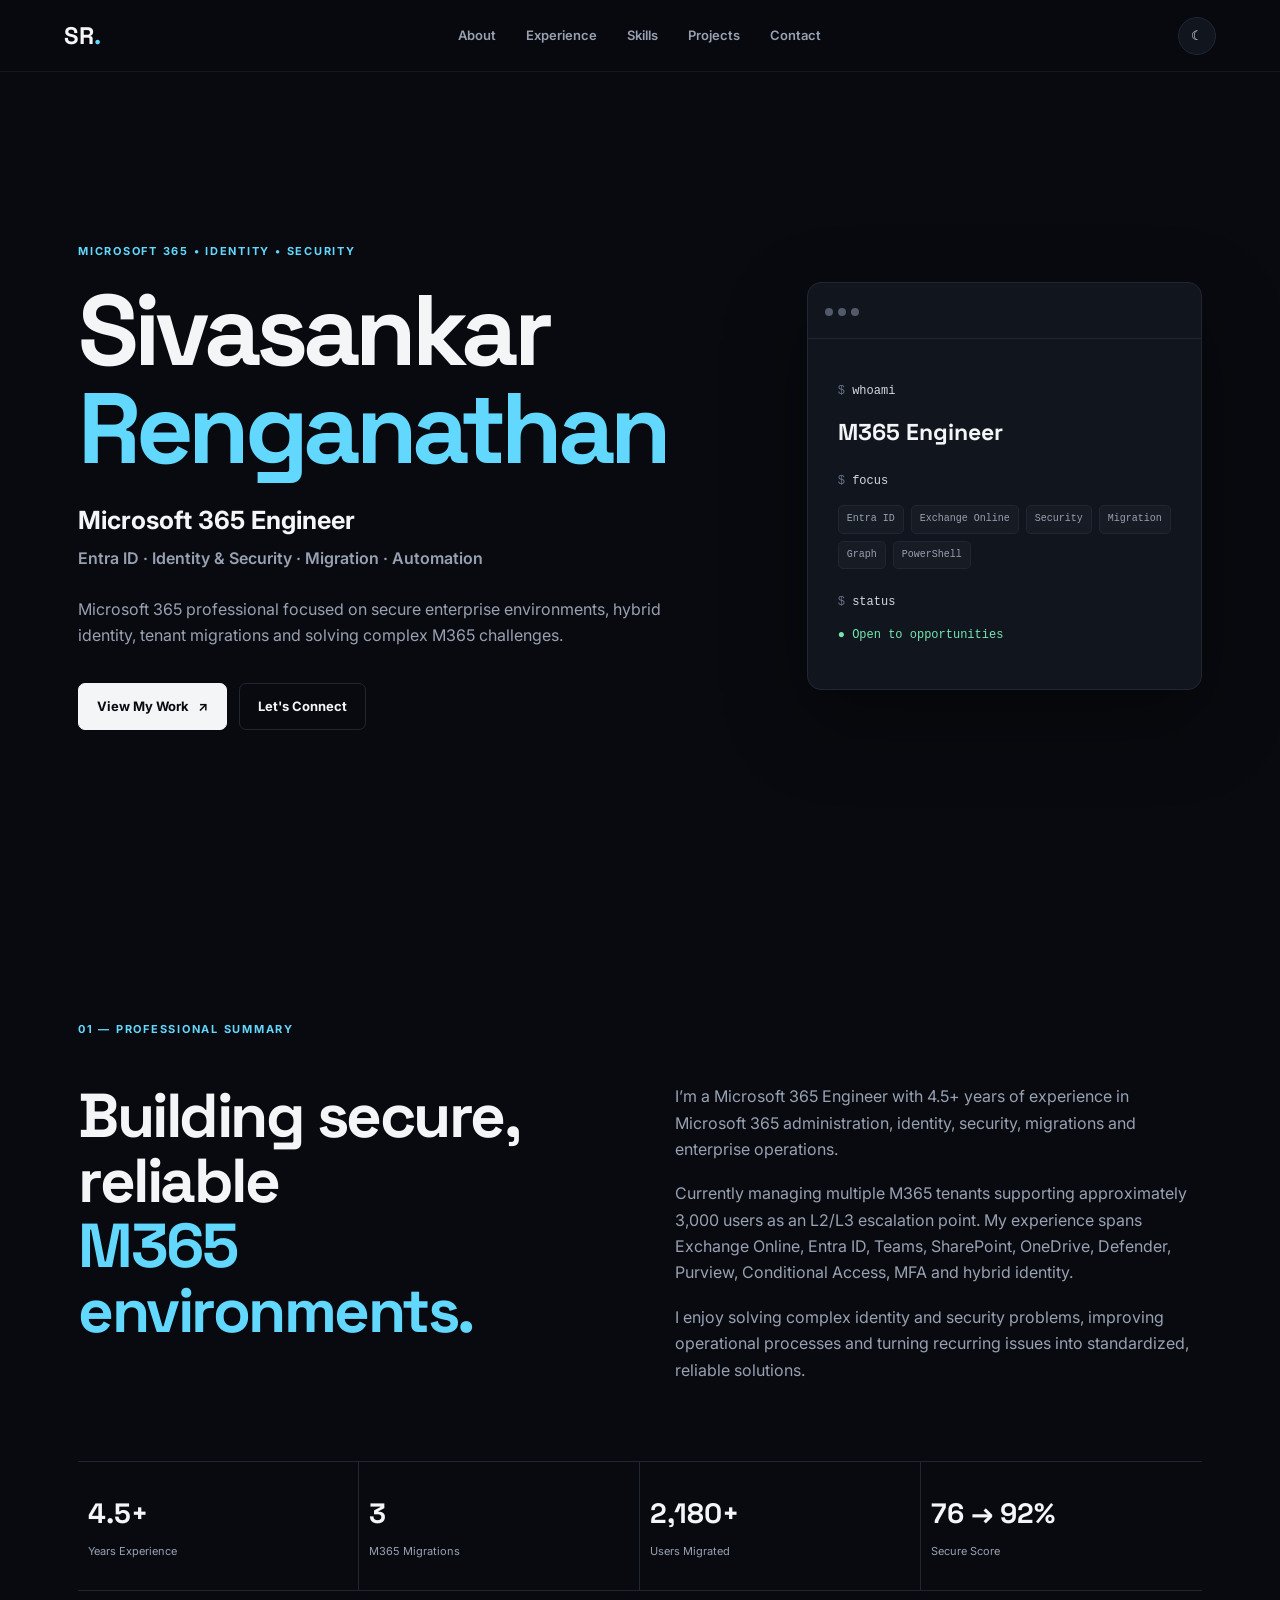
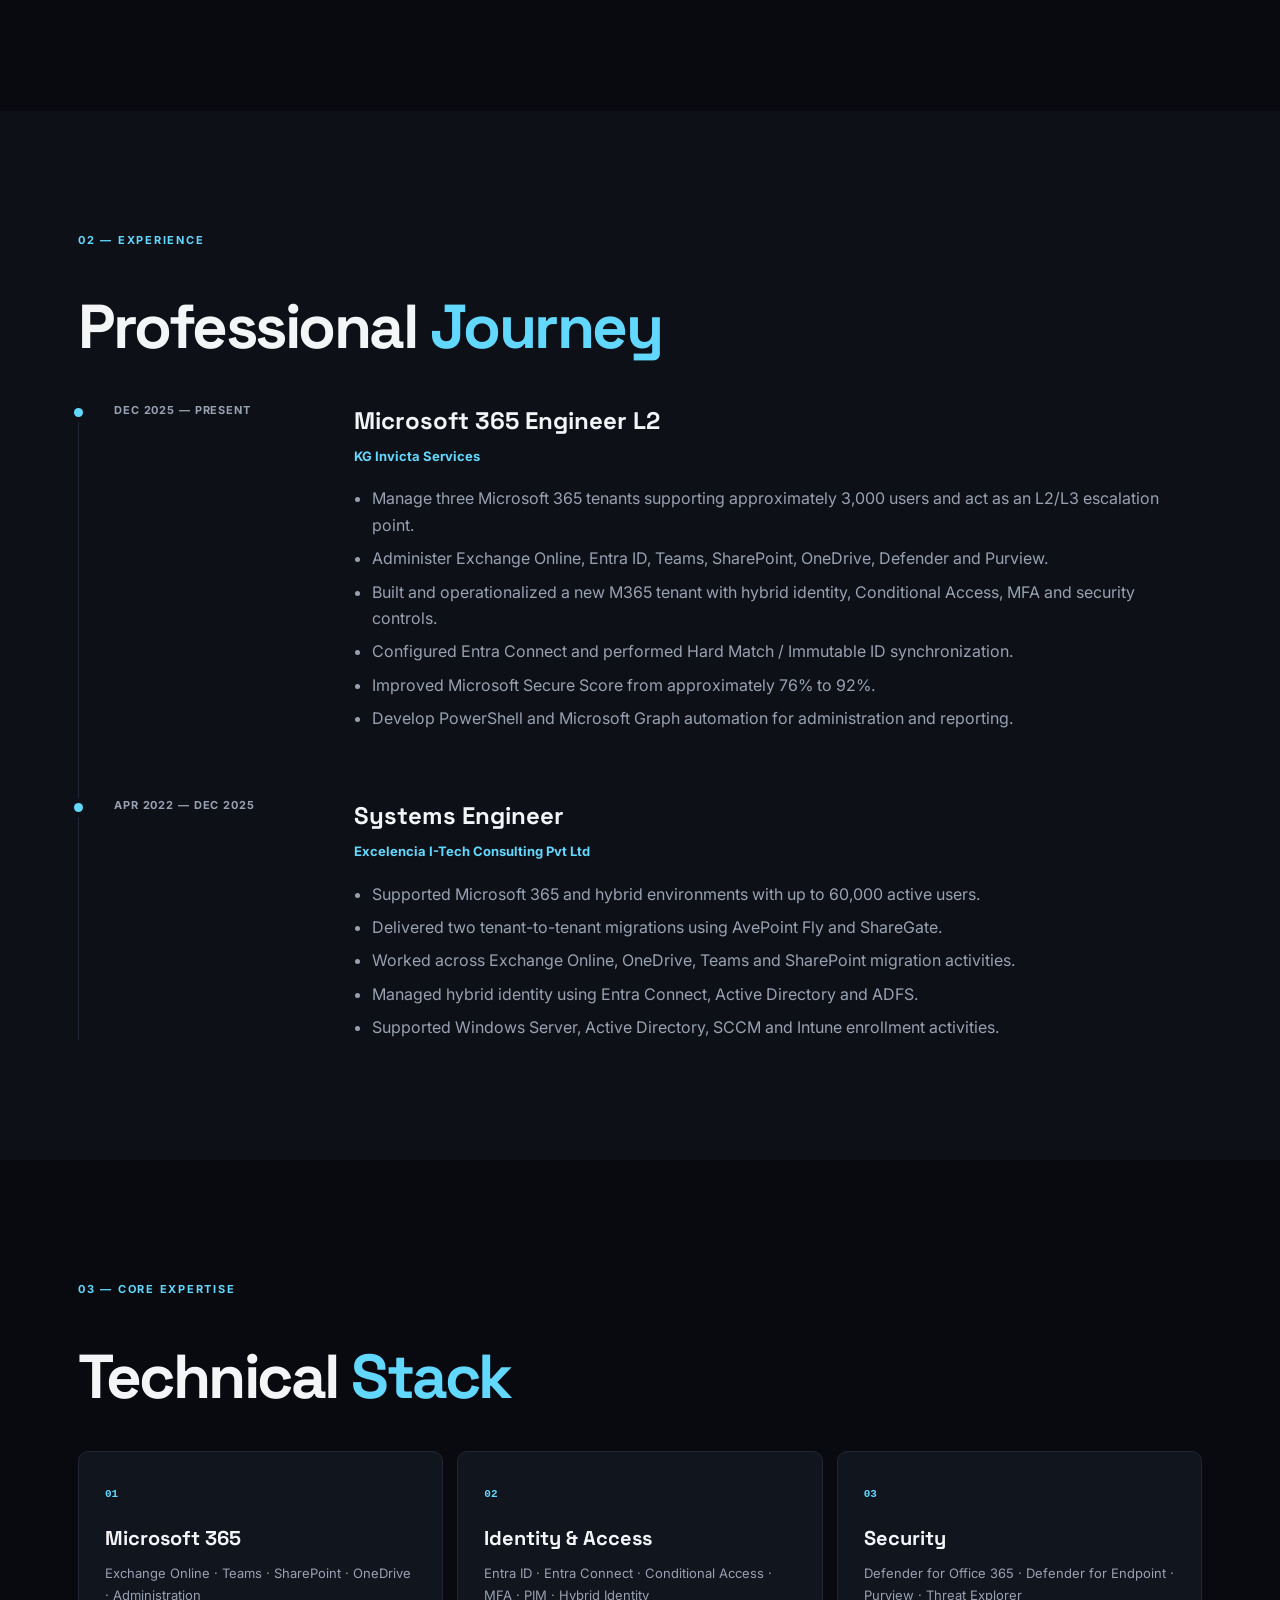
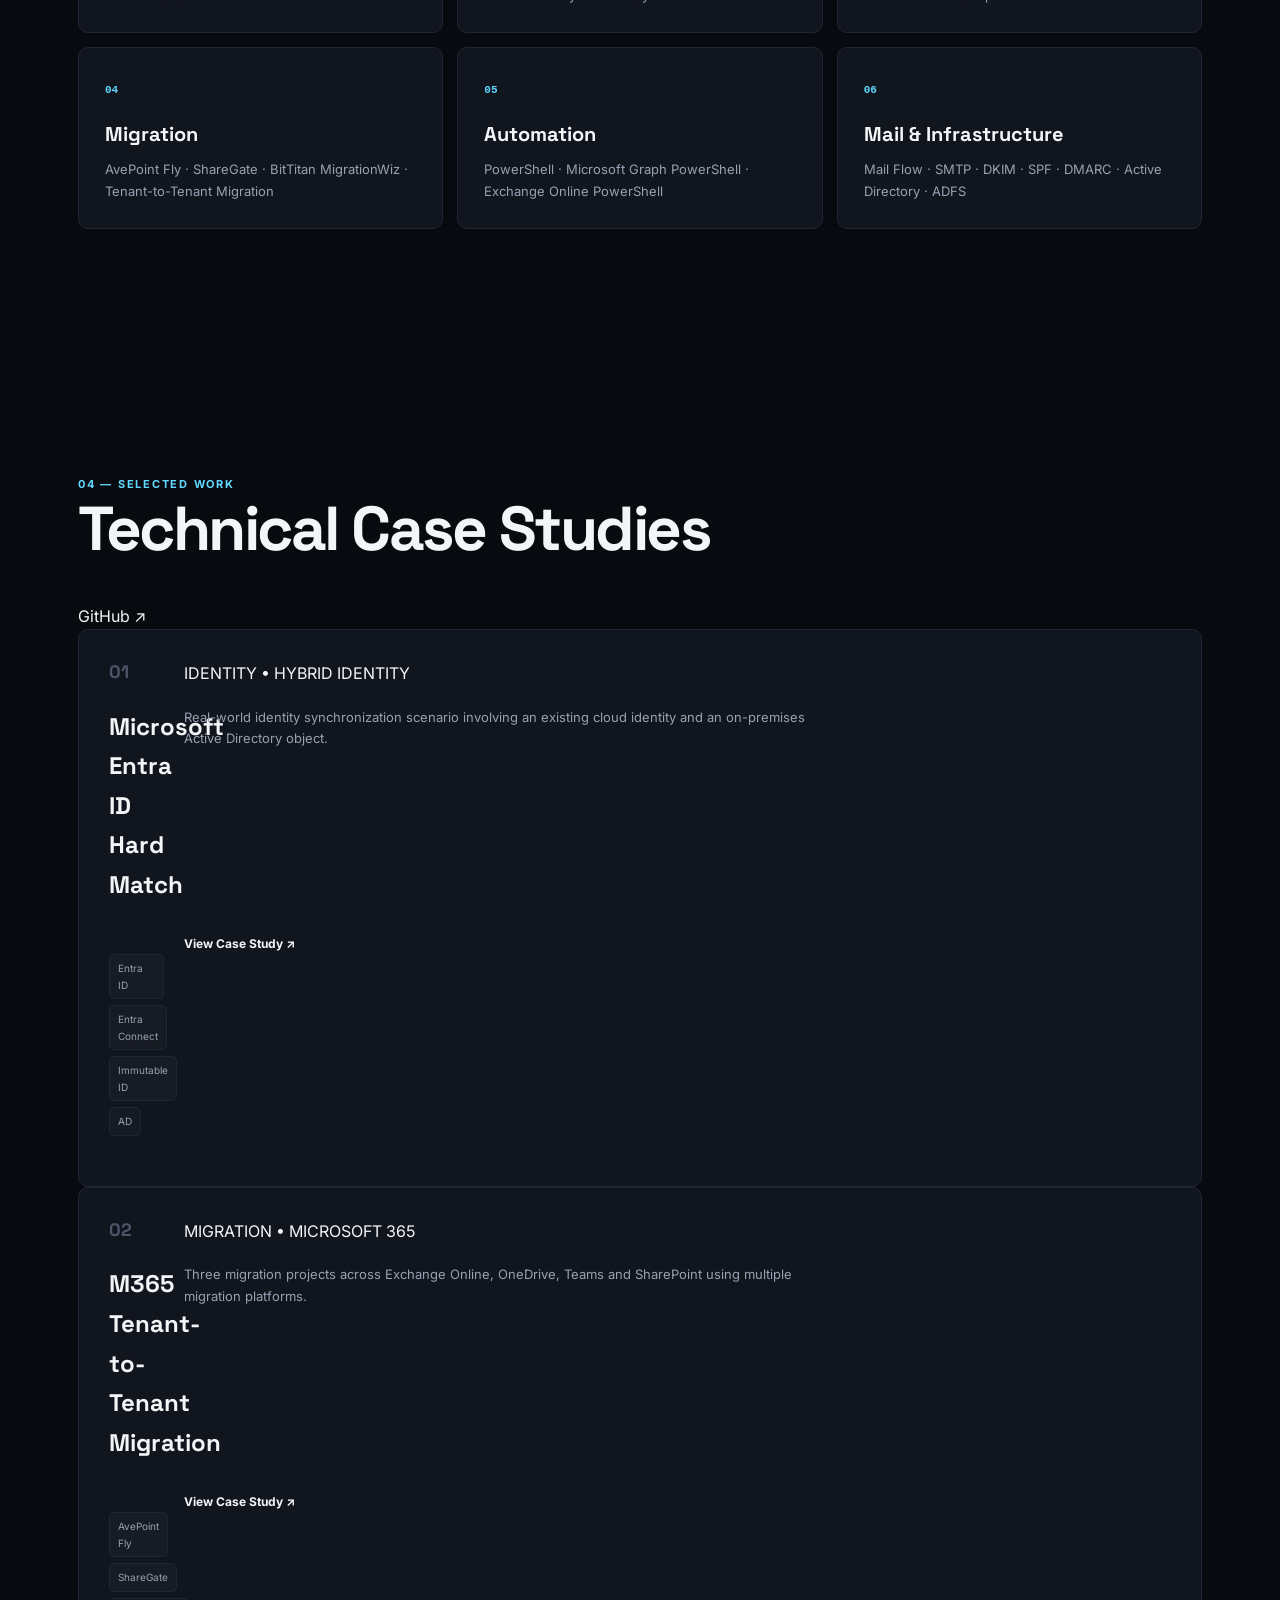
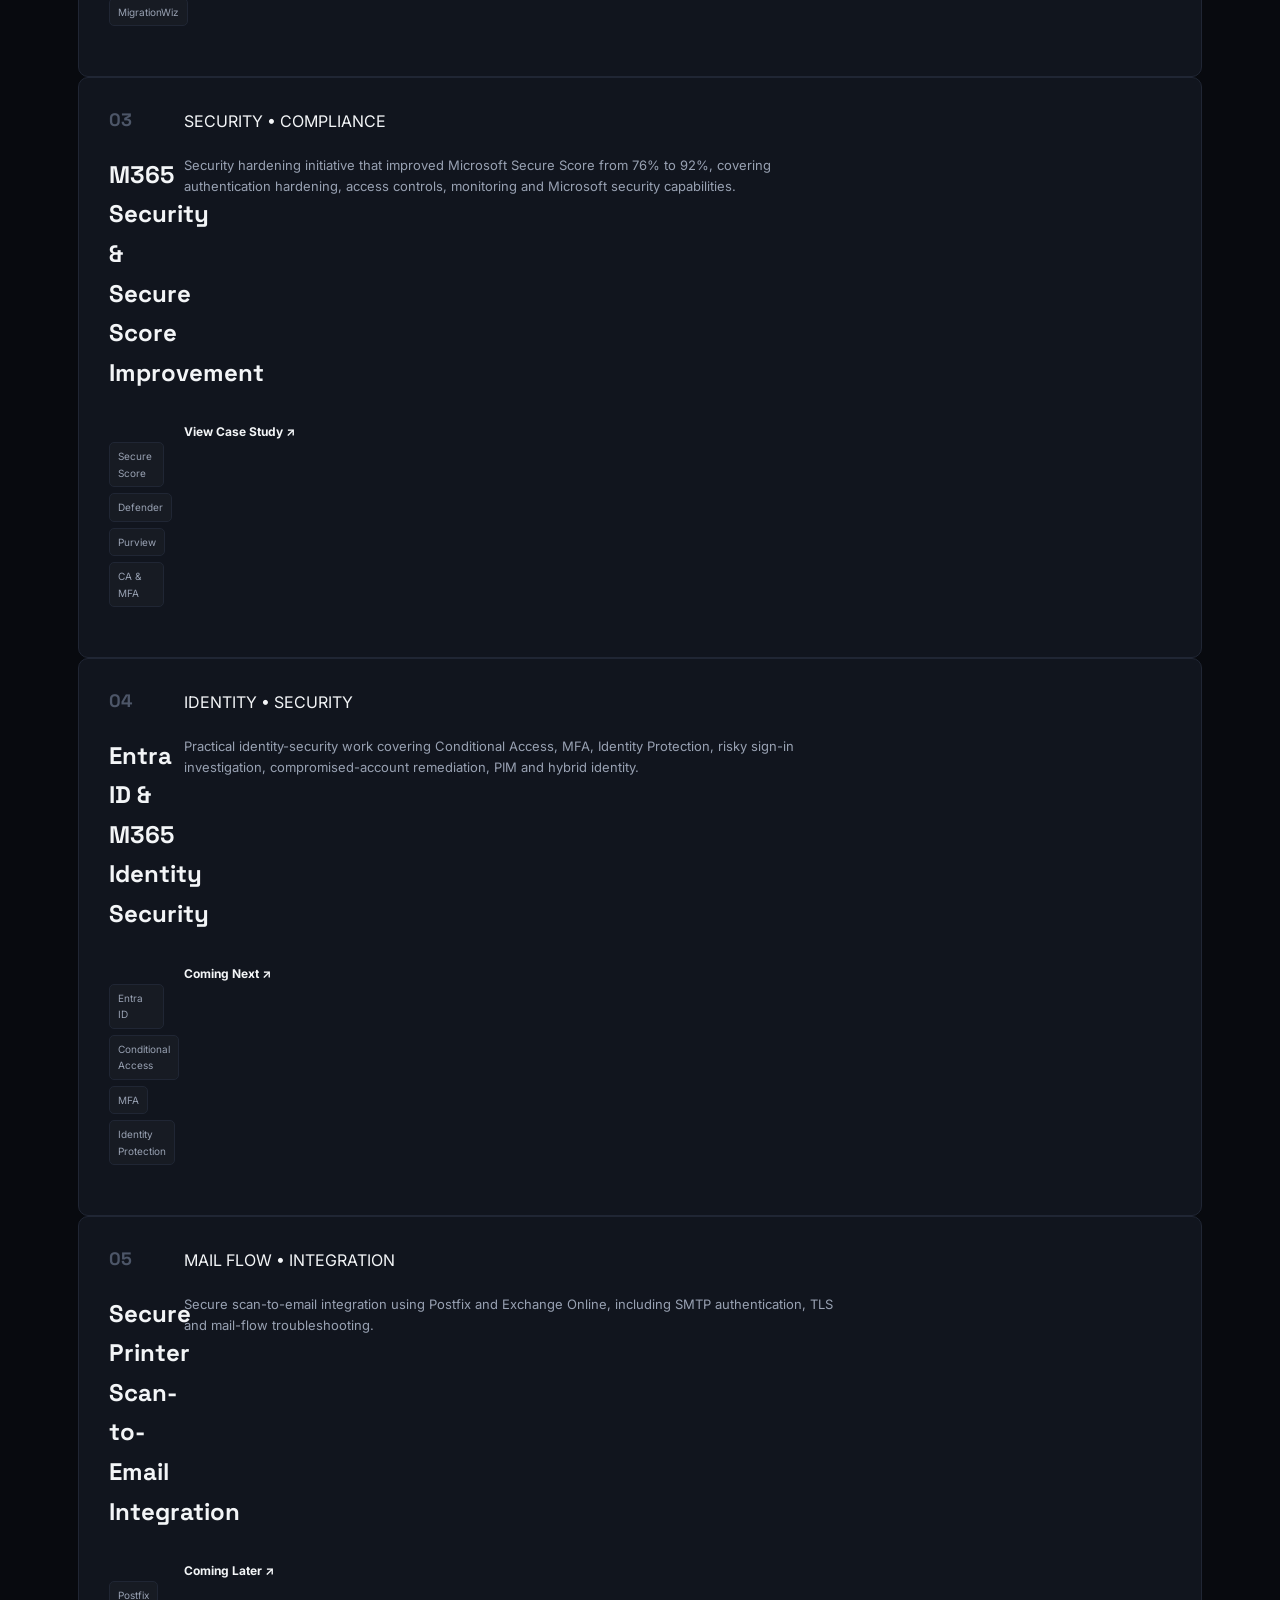
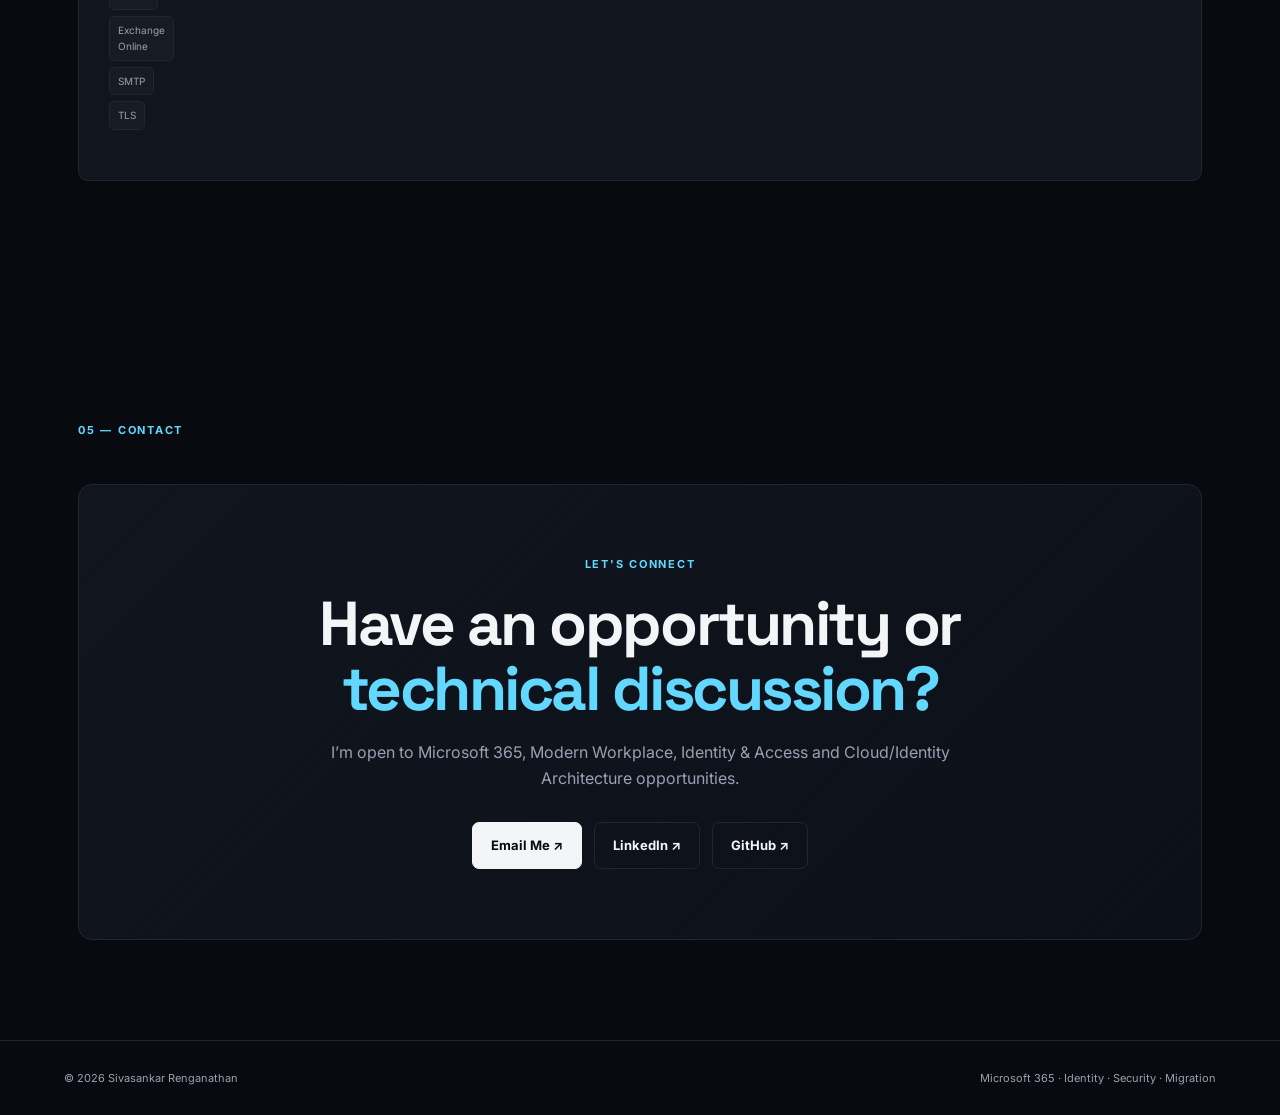
==== commit c1a646f3: "Add files via upload" ====
--- a/index.html
+++ b/index.html
@@ -140,70 +140,72 @@
       </div>
     </section>
 
-    <section id="projects" class="section alt">
-      <div class="section-label">04 — SELECTED WORK</div>
-      <div class="project-heading">
-        <h2>Technical <span>Case Studies</span></h2>
-        <a href="https://github.com/sivasankar4629/m365-portfolio" target="_blank" rel="noopener">GitHub ↗</a>
-      </div>
-
-      <div class="projects">
-        <article class="project-card featured">
-          <div class="project-number">01</div>
-          <div>
-            <p class="project-type">IDENTITY • HYBRID IDENTITY</p>
-            <h3>Microsoft Entra ID Hard Match</h3>
-            <p>Real-world identity synchronization scenario involving an existing cloud identity and an on-premises Active Directory object.</p>
-            <div class="project-tags"><span>Entra ID</span><span>Entra Connect</span><span>Immutable ID</span><span>AD</span></div>
-            <a class="project-link" href="projects/entra-id-hard-match/" target="_blank" rel="noopener">View Case Study ↗</a>
-          </div>
-        </article>
-
-        <article class="project-card">
-          <div class="project-number">02</div>
-          <div>
-            <p class="project-type">MIGRATION</p>
-            <h3>M365 Tenant-to-Tenant Migration</h3>
-            <p>Three migration projects across Exchange Online, OneDrive, Teams and SharePoint using multiple migration platforms.</p>
-            <div class="project-tags"><span>AvePoint Fly</span><span>ShareGate</span><span>MigrationWiz</span></div>
-            <a class="project-link" href="projects/m365-tenant-migration/" target="_blank" rel="noopener">View Case Study ↗</a>
-          </div>
-        </article>
-
-        <article class="project-card">
-          <div class="project-number">03</div>
-          <div>
-            <p class="project-type">IDENTITY • SECURITY</p>
-            <h3>Conditional Access & MFA</h3>
-            <p>Designed a controlled Conditional Access rollout using pilot validation, exclusions, monitoring and organization-wide enforcement.</p>
-            <div class="project-tags"><span>Entra ID</span><span>CA</span><span>MFA</span></div>
-            <a class="project-link" href="https://github.com/sivasankar4629/m365-portfolio" target="_blank" rel="noopener">View Work ↗</a>
-          </div>
-        </article>
-
-        <article class="project-card">
-          <div class="project-number">04</div>
-          <div>
-            <p class="project-type">SECURITY • COMPLIANCE</p>
-            <h3>M365 Security Hardening</h3>
-            <p>Security improvements covering authentication hardening, access cleanup, risky sign-in monitoring and Microsoft security controls.</p>
-            <div class="project-tags"><span>Secure Score</span><span>Defender</span><span>Purview</span></div>
-            <a class="project-link" href="https://github.com/sivasankar4629/m365-portfolio" target="_blank" rel="noopener">View Work ↗</a>
-          </div>
-        </article>
-
-        <article class="project-card">
-          <div class="project-number">05</div>
-          <div>
-            <p class="project-type">AUTOMATION</p>
-            <h3>PowerShell & Microsoft Graph</h3>
-            <p>Administrative automation and reporting for user creation, licensing, MFA/authentication, sign-ins and mailbox operations.</p>
-            <div class="project-tags"><span>PowerShell</span><span>Graph</span><span>Reporting</span></div>
-            <a class="project-link" href="https://github.com/sivasankar4629/m365-portfolio" target="_blank" rel="noopener">View Work ↗</a>
-          </div>
-        </article>
-      </div>
-    </section>
+    <section id="projects" class="section">
+  <div class="section-heading">
+    <span class="eyebrow">04 — SELECTED WORK</span>
+    <h2>Technical Case Studies</h2>
+    <a class="section-link" href="https://github.com/sivasankar4629/m365-portfolio" target="_blank" rel="noopener">GitHub ↗</a>
+  </div>
+
+  <div class="project-grid">
+
+    <article class="project-card">
+      <div class="project-number">01</div>
+      <div class="project-meta">IDENTITY • HYBRID IDENTITY</div>
+      <h3>Microsoft Entra ID Hard Match</h3>
+      <p>Real-world identity synchronization scenario involving an existing cloud identity and an on-premises Active Directory object.</p>
+      <div class="project-tags">
+        <span>Entra ID</span><span>Entra Connect</span><span>Immutable ID</span><span>AD</span>
+      </div>
+      <a class="project-link" href="projects/entra-id-hard-match/">View Case Study ↗</a>
+    </article>
+
+    <article class="project-card">
+      <div class="project-number">02</div>
+      <div class="project-meta">MIGRATION • MICROSOFT 365</div>
+      <h3>M365 Tenant-to-Tenant Migration</h3>
+      <p>Three migration projects across Exchange Online, OneDrive, Teams and SharePoint using multiple migration platforms.</p>
+      <div class="project-tags">
+        <span>AvePoint Fly</span><span>ShareGate</span><span>MigrationWiz</span>
+      </div>
+      <a class="project-link" href="projects/m365-tenant-migration/">View Case Study ↗</a>
+    </article>
+
+    <article class="project-card">
+      <div class="project-number">03</div>
+      <div class="project-meta">SECURITY • COMPLIANCE</div>
+      <h3>M365 Security &amp; Secure Score Improvement</h3>
+      <p>Security hardening initiative that improved Microsoft Secure Score from 76% to 92%, covering authentication hardening, access controls, monitoring and Microsoft security capabilities.</p>
+      <div class="project-tags">
+        <span>Secure Score</span><span>Defender</span><span>Purview</span><span>CA &amp; MFA</span>
+      </div>
+      <a class="project-link" href="projects/m365-security-score/">View Case Study ↗</a>
+    </article>
+
+    <article class="project-card">
+      <div class="project-number">04</div>
+      <div class="project-meta">IDENTITY • SECURITY</div>
+      <h3>Entra ID &amp; M365 Identity Security</h3>
+      <p>Practical identity-security work covering Conditional Access, MFA, Identity Protection, risky sign-in investigation, compromised-account remediation, PIM and hybrid identity.</p>
+      <div class="project-tags">
+        <span>Entra ID</span><span>Conditional Access</span><span>MFA</span><span>Identity Protection</span>
+      </div>
+      <a class="project-link" href="projects/entra-id-m365-identity-security/">Coming Next ↗</a>
+    </article>
+
+    <article class="project-card">
+      <div class="project-number">05</div>
+      <div class="project-meta">MAIL FLOW • INTEGRATION</div>
+      <h3>Secure Printer Scan-to-Email Integration</h3>
+      <p>Secure scan-to-email integration using Postfix and Exchange Online, including SMTP authentication, TLS and mail-flow troubleshooting.</p>
+      <div class="project-tags">
+        <span>Postfix</span><span>Exchange Online</span><span>SMTP</span><span>TLS</span>
+      </div>
+      <a class="project-link" href="projects/secure-printer-scan-email/">Coming Later ↗</a>
+    </article>
+
+  </div>
+</section>
 
     <section id="contact" class="section contact-section">
       <div class="section-label">05 — CONTACT</div>
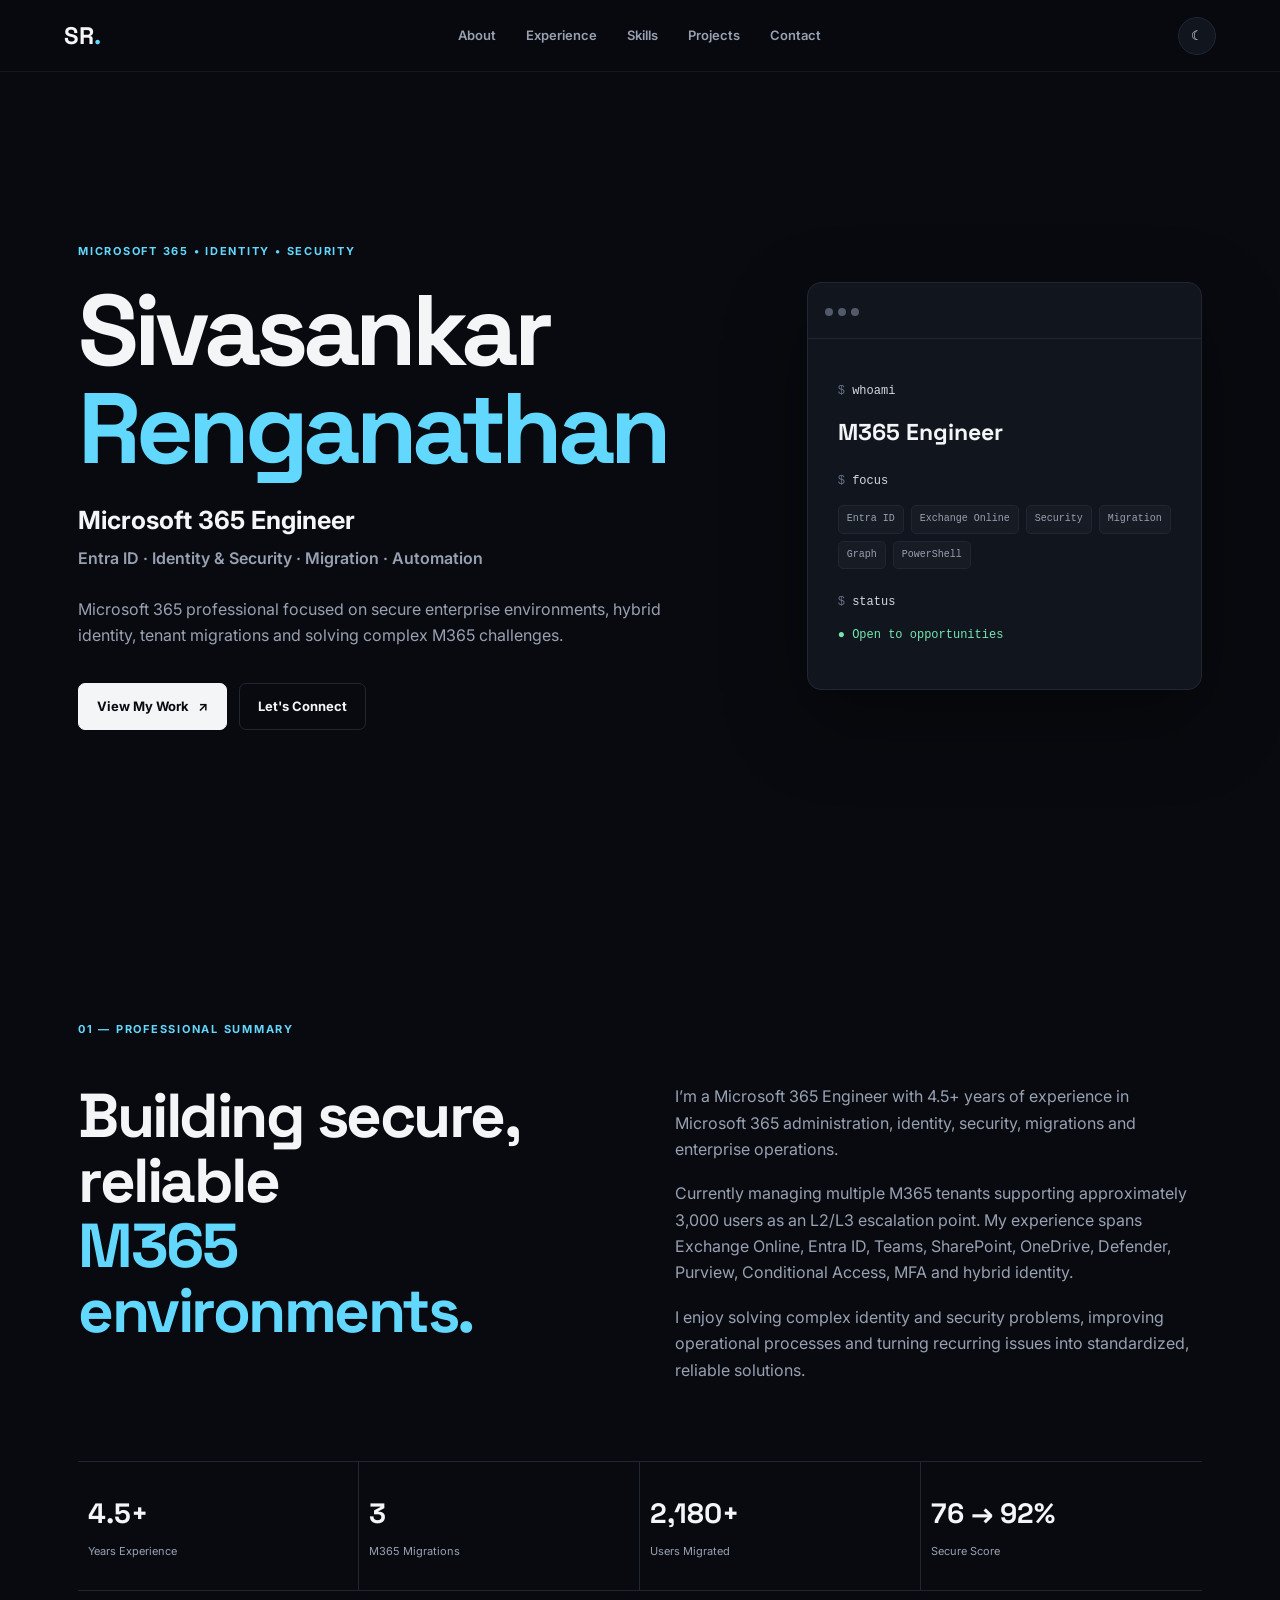
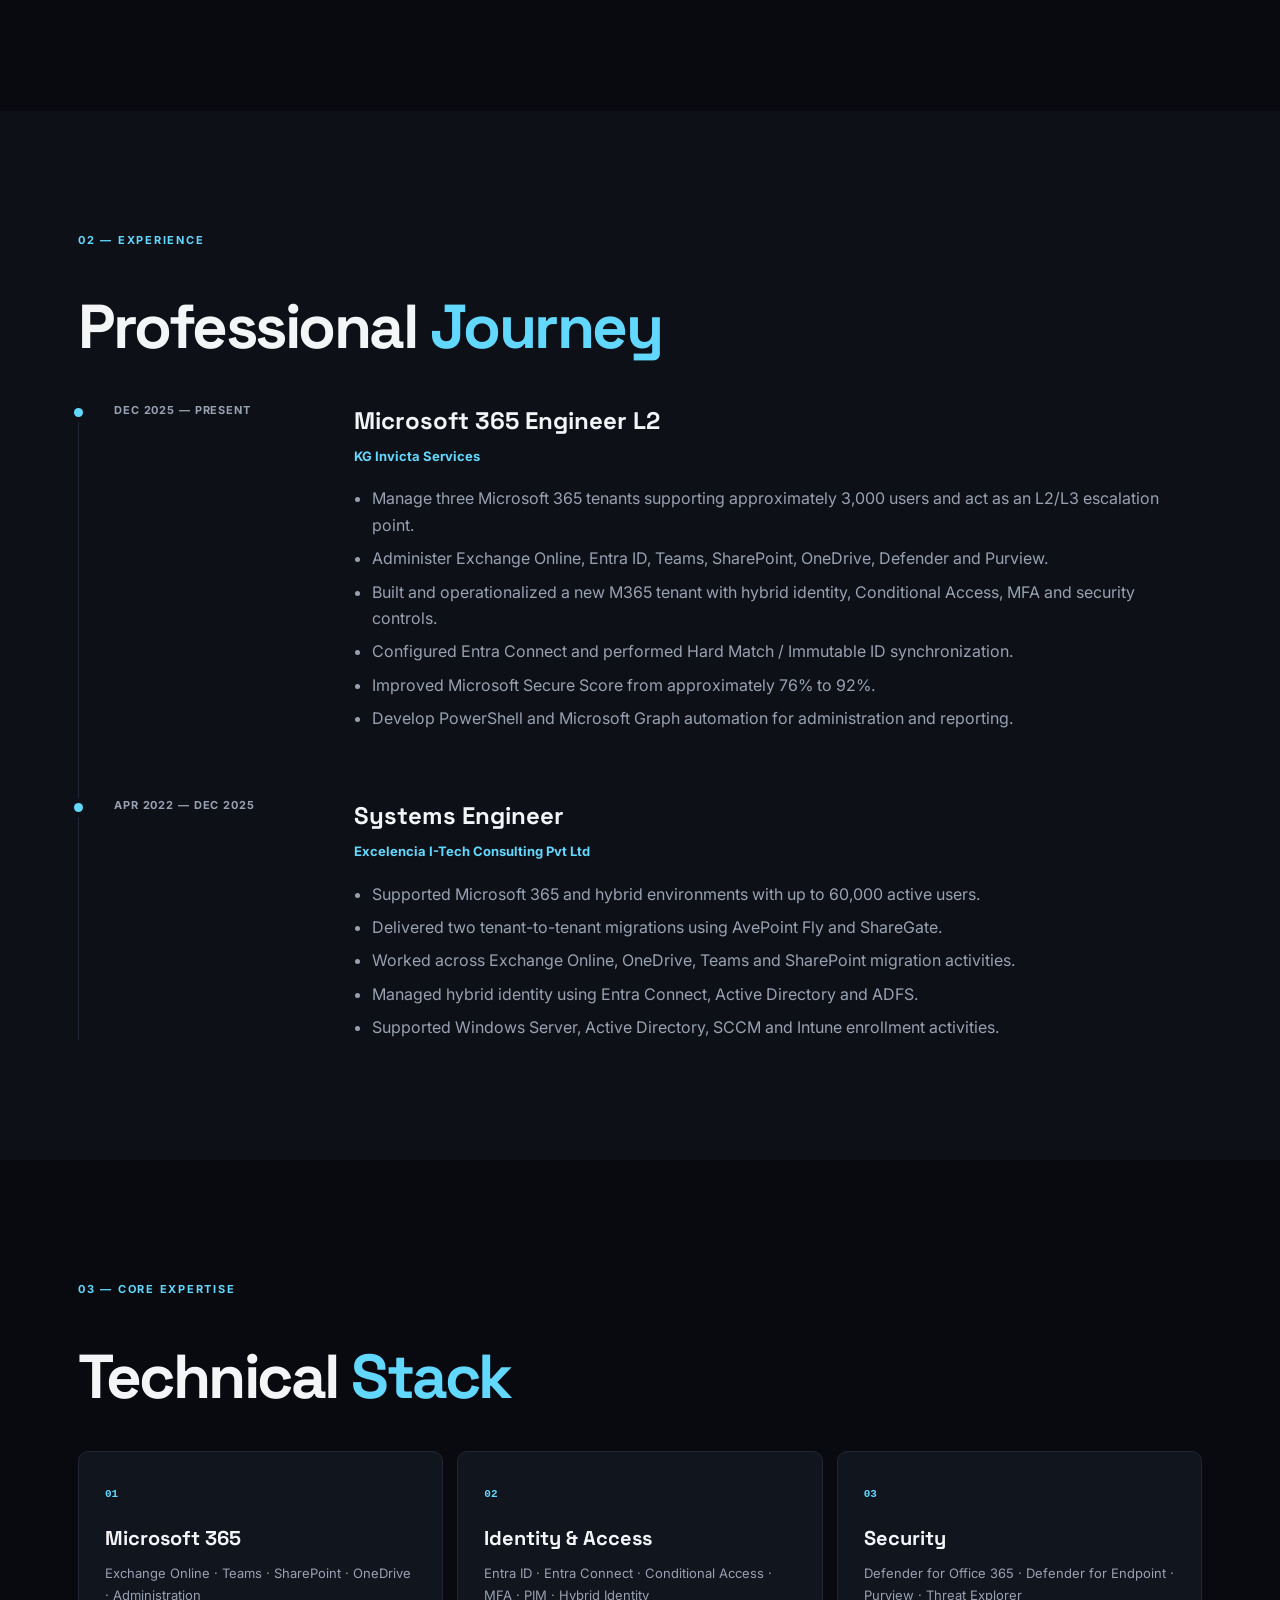
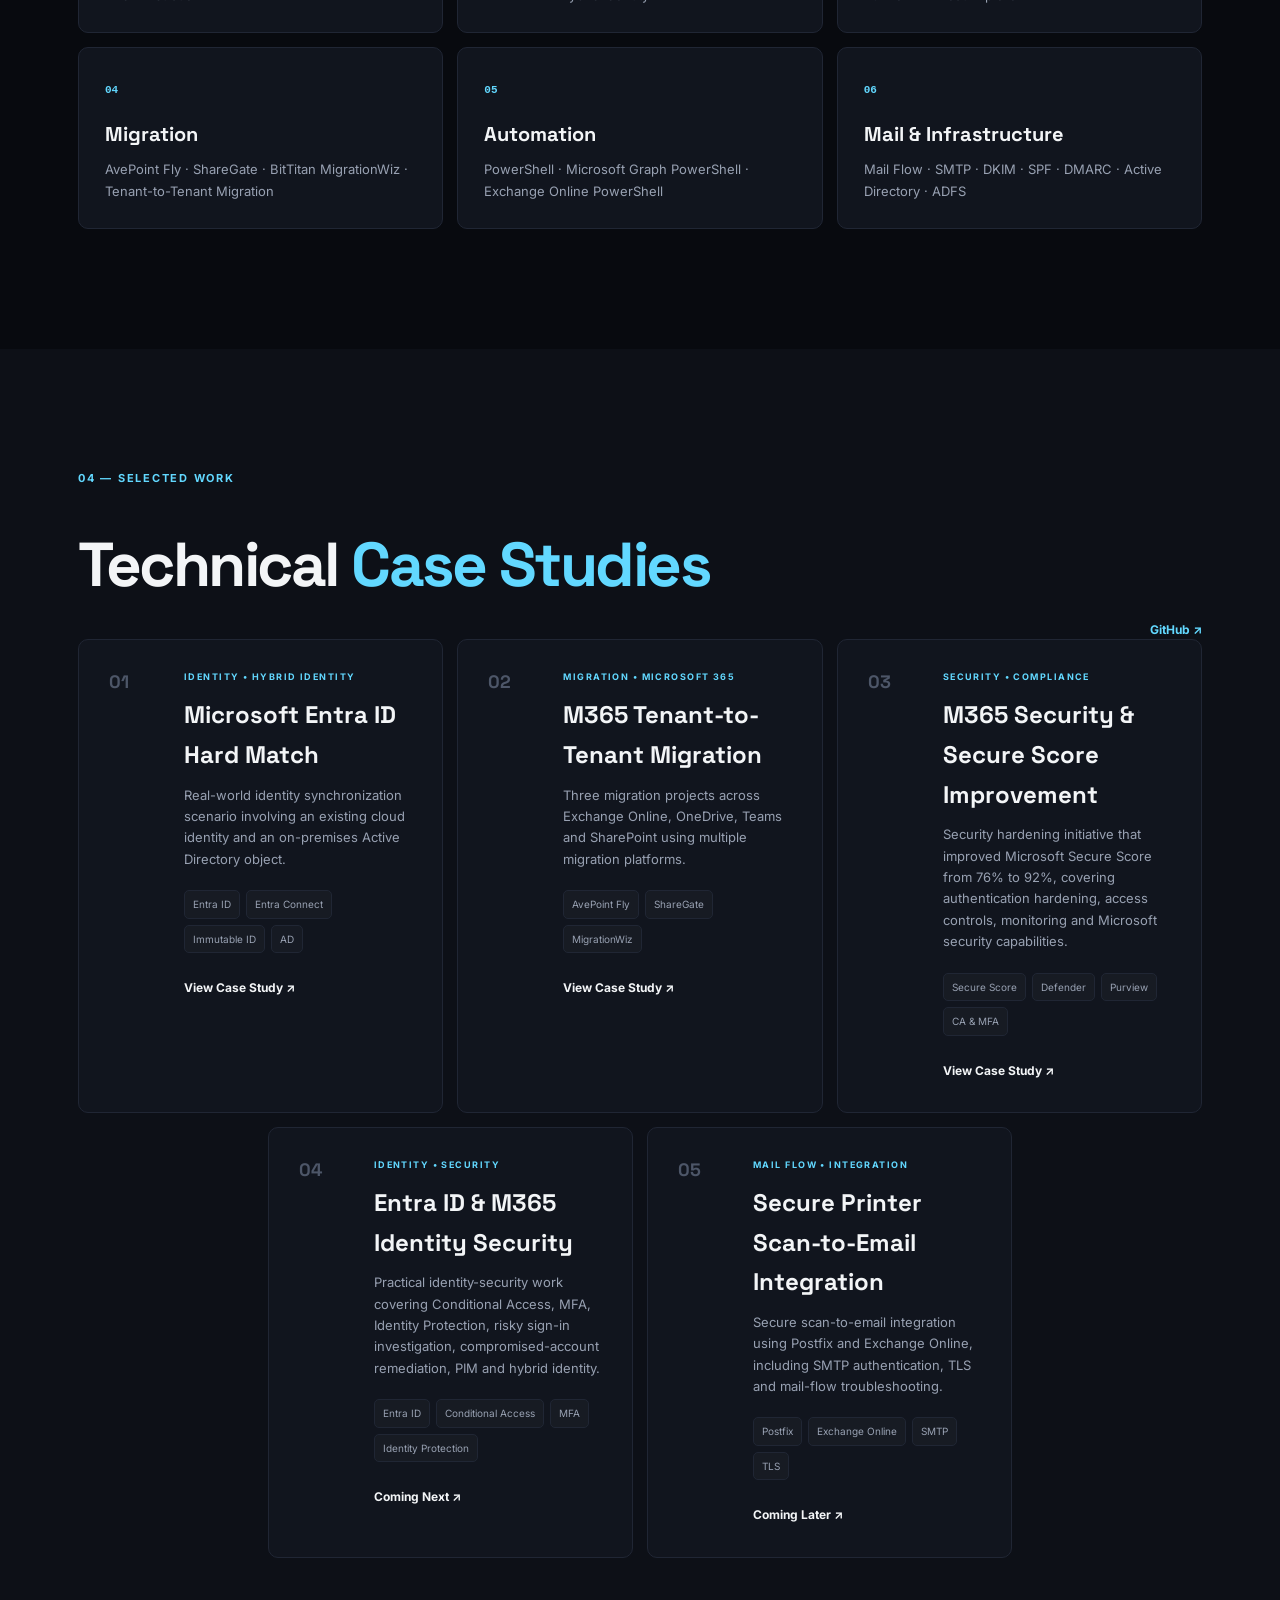
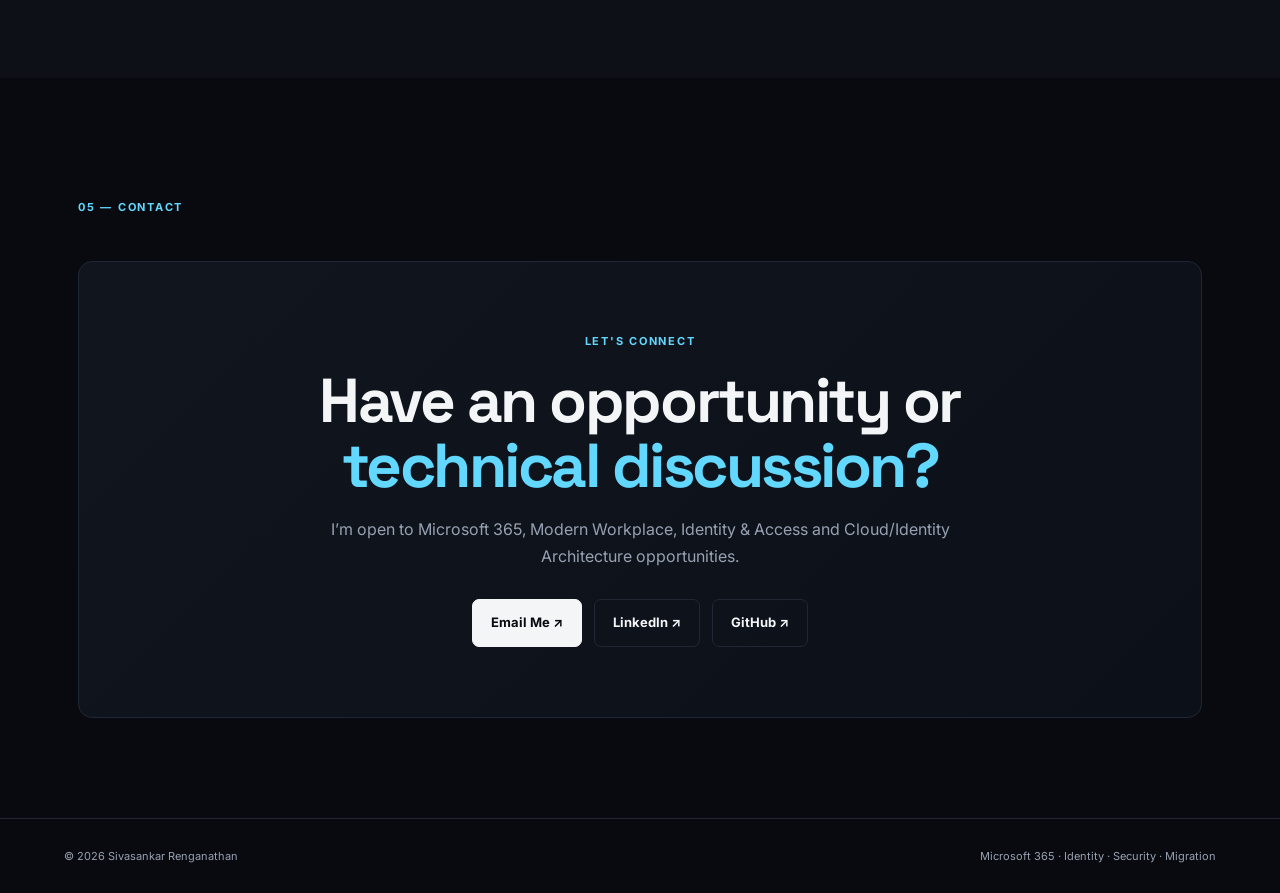
==== commit 309bad72: "Add files via upload" ====
--- a/index.html
+++ b/index.html
@@ -9,6 +9,33 @@
   <link rel="preconnect" href="https://fonts.gstatic.com" crossorigin>
   <link href="https://fonts.googleapis.com/css2?family=Inter:wght@400;500;600;700;800&family=Space+Grotesk:wght@500;600;700&display=swap" rel="stylesheet">
   <link rel="stylesheet" href="style.css">
+
+  <style>
+    /* Final Selected Work layout: consistent cards, centered second row, responsive. */
+    .project-grid-final {
+      display: grid;
+      grid-template-columns: repeat(6, minmax(0, 1fr));
+      gap: 14px;
+      align-items: stretch;
+    }
+    .project-grid-final .project-card {
+      grid-column: span 2;
+      min-width: 0;
+      height: 100%;
+    }
+    .project-grid-final .project-card:nth-child(4) {
+      grid-column: 2 / span 2;
+    }
+    .project-grid-final .project-card:nth-child(5) {
+      grid-column: 4 / span 2;
+    }
+    @media (max-width: 850px) {
+      .project-grid-final { grid-template-columns: 1fr; }
+      .project-grid-final .project-card,
+      .project-grid-final .project-card:nth-child(4),
+      .project-grid-final .project-card:nth-child(5) { grid-column: auto; }
+    }
+  </style>
 </head>
 <body>
   <header class="site-header">
@@ -140,72 +167,70 @@
       </div>
     </section>
 
-    <section id="projects" class="section">
-  <div class="section-heading">
-    <span class="eyebrow">04 — SELECTED WORK</span>
-    <h2>Technical Case Studies</h2>
-    <a class="section-link" href="https://github.com/sivasankar4629/m365-portfolio" target="_blank" rel="noopener">GitHub ↗</a>
-  </div>
-
-  <div class="project-grid">
-
-    <article class="project-card">
-      <div class="project-number">01</div>
-      <div class="project-meta">IDENTITY • HYBRID IDENTITY</div>
-      <h3>Microsoft Entra ID Hard Match</h3>
-      <p>Real-world identity synchronization scenario involving an existing cloud identity and an on-premises Active Directory object.</p>
-      <div class="project-tags">
-        <span>Entra ID</span><span>Entra Connect</span><span>Immutable ID</span><span>AD</span>
-      </div>
-      <a class="project-link" href="projects/entra-id-hard-match/">View Case Study ↗</a>
-    </article>
-
-    <article class="project-card">
-      <div class="project-number">02</div>
-      <div class="project-meta">MIGRATION • MICROSOFT 365</div>
-      <h3>M365 Tenant-to-Tenant Migration</h3>
-      <p>Three migration projects across Exchange Online, OneDrive, Teams and SharePoint using multiple migration platforms.</p>
-      <div class="project-tags">
-        <span>AvePoint Fly</span><span>ShareGate</span><span>MigrationWiz</span>
-      </div>
-      <a class="project-link" href="projects/m365-tenant-migration/">View Case Study ↗</a>
-    </article>
-
-    <article class="project-card">
-      <div class="project-number">03</div>
-      <div class="project-meta">SECURITY • COMPLIANCE</div>
-      <h3>M365 Security &amp; Secure Score Improvement</h3>
-      <p>Security hardening initiative that improved Microsoft Secure Score from 76% to 92%, covering authentication hardening, access controls, monitoring and Microsoft security capabilities.</p>
-      <div class="project-tags">
-        <span>Secure Score</span><span>Defender</span><span>Purview</span><span>CA &amp; MFA</span>
-      </div>
-      <a class="project-link" href="projects/m365-security-score/">View Case Study ↗</a>
-    </article>
-
-    <article class="project-card">
-      <div class="project-number">04</div>
-      <div class="project-meta">IDENTITY • SECURITY</div>
-      <h3>Entra ID &amp; M365 Identity Security</h3>
-      <p>Practical identity-security work covering Conditional Access, MFA, Identity Protection, risky sign-in investigation, compromised-account remediation, PIM and hybrid identity.</p>
-      <div class="project-tags">
-        <span>Entra ID</span><span>Conditional Access</span><span>MFA</span><span>Identity Protection</span>
-      </div>
-      <a class="project-link" href="projects/entra-id-m365-identity-security/">Coming Next ↗</a>
-    </article>
-
-    <article class="project-card">
-      <div class="project-number">05</div>
-      <div class="project-meta">MAIL FLOW • INTEGRATION</div>
-      <h3>Secure Printer Scan-to-Email Integration</h3>
-      <p>Secure scan-to-email integration using Postfix and Exchange Online, including SMTP authentication, TLS and mail-flow troubleshooting.</p>
-      <div class="project-tags">
-        <span>Postfix</span><span>Exchange Online</span><span>SMTP</span><span>TLS</span>
-      </div>
-      <a class="project-link" href="projects/secure-printer-scan-email/">Coming Later ↗</a>
-    </article>
-
-  </div>
-</section>
+    <section id="projects" class="section alt">
+      <div class="section-label">04 — SELECTED WORK</div>
+      <div class="project-heading">
+        <h2>Technical <span>Case Studies</span></h2>
+        <a href="https://github.com/sivasankar4629/m365-portfolio" target="_blank" rel="noopener">GitHub ↗</a>
+      </div>
+
+      <div class="projects project-grid-final">
+        <article class="project-card">
+          <div class="project-number">01</div>
+          <div>
+            <p class="project-type">IDENTITY • HYBRID IDENTITY</p>
+            <h3>Microsoft Entra ID Hard Match</h3>
+            <p>Real-world identity synchronization scenario involving an existing cloud identity and an on-premises Active Directory object.</p>
+            <div class="project-tags"><span>Entra ID</span><span>Entra Connect</span><span>Immutable ID</span><span>AD</span></div>
+            <a class="project-link" href="projects/entra-id-hard-match/">View Case Study ↗</a>
+          </div>
+        </article>
+
+        <article class="project-card">
+          <div class="project-number">02</div>
+          <div>
+            <p class="project-type">MIGRATION • MICROSOFT 365</p>
+            <h3>M365 Tenant-to-Tenant Migration</h3>
+            <p>Three migration projects across Exchange Online, OneDrive, Teams and SharePoint using multiple migration platforms.</p>
+            <div class="project-tags"><span>AvePoint Fly</span><span>ShareGate</span><span>MigrationWiz</span></div>
+            <a class="project-link" href="projects/m365-tenant-migration/">View Case Study ↗</a>
+          </div>
+        </article>
+
+        <article class="project-card">
+          <div class="project-number">03</div>
+          <div>
+            <p class="project-type">SECURITY • COMPLIANCE</p>
+            <h3>M365 Security &amp; Secure Score Improvement</h3>
+            <p>Security hardening initiative that improved Microsoft Secure Score from 76% to 92%, covering authentication hardening, access controls, monitoring and Microsoft security capabilities.</p>
+            <div class="project-tags"><span>Secure Score</span><span>Defender</span><span>Purview</span><span>CA &amp; MFA</span></div>
+            <a class="project-link" href="projects/m365-security-score/">View Case Study ↗</a>
+          </div>
+        </article>
+
+        <article class="project-card">
+          <div class="project-number">04</div>
+          <div>
+            <p class="project-type">IDENTITY • SECURITY</p>
+            <h3>Entra ID &amp; M365 Identity Security</h3>
+            <p>Practical identity-security work covering Conditional Access, MFA, Identity Protection, risky sign-in investigation, compromised-account remediation, PIM and hybrid identity.</p>
+            <div class="project-tags"><span>Entra ID</span><span>Conditional Access</span><span>MFA</span><span>Identity Protection</span></div>
+            <a class="project-link" href="projects/entra-id-m365-identity-security/">Coming Next ↗</a>
+          </div>
+        </article>
+
+        <article class="project-card">
+          <div class="project-number">05</div>
+          <div>
+            <p class="project-type">MAIL FLOW • INTEGRATION</p>
+            <h3>Secure Printer Scan-to-Email Integration</h3>
+            <p>Secure scan-to-email integration using Postfix and Exchange Online, including SMTP authentication, TLS and mail-flow troubleshooting.</p>
+            <div class="project-tags"><span>Postfix</span><span>Exchange Online</span><span>SMTP</span><span>TLS</span></div>
+            <a class="project-link" href="projects/secure-printer-scan-email/">Coming Later ↗</a>
+          </div>
+        </article>
+      </div>
+    </section>
 
     <section id="contact" class="section contact-section">
       <div class="section-label">05 — CONTACT</div>
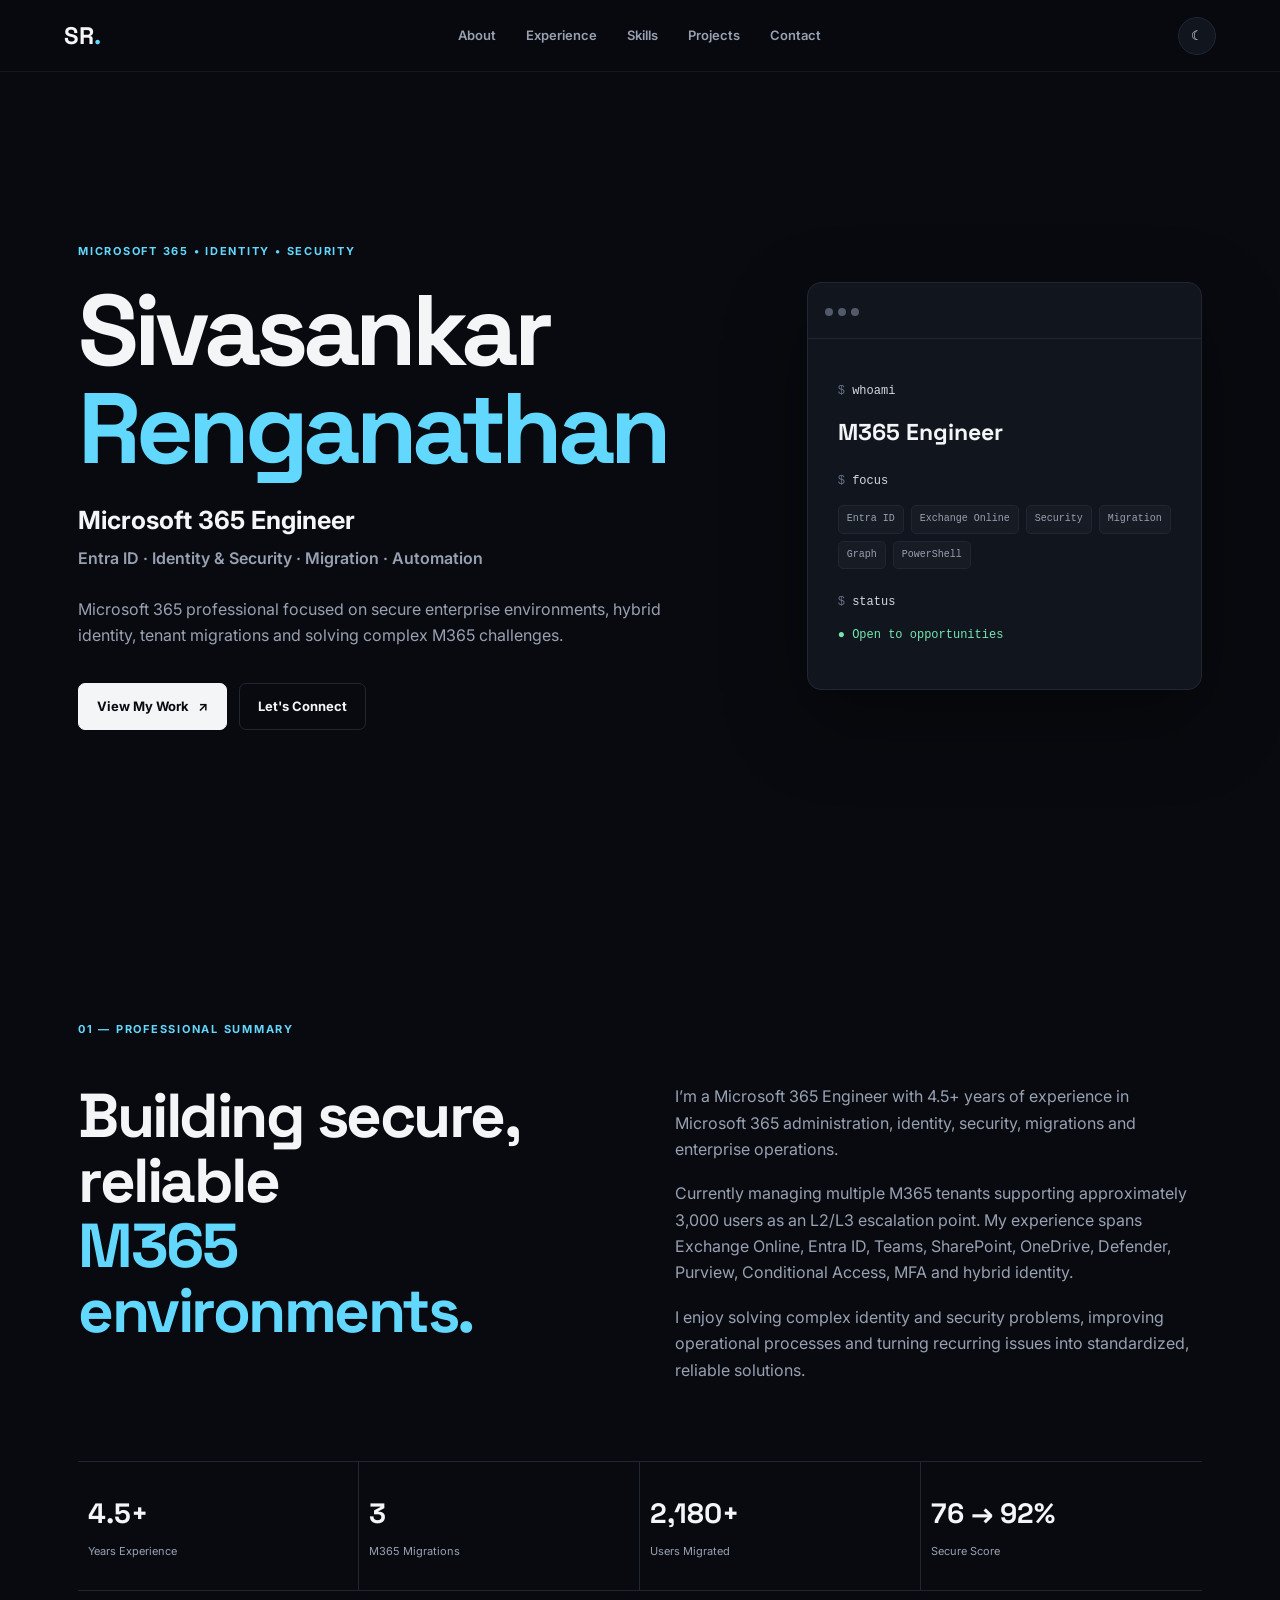
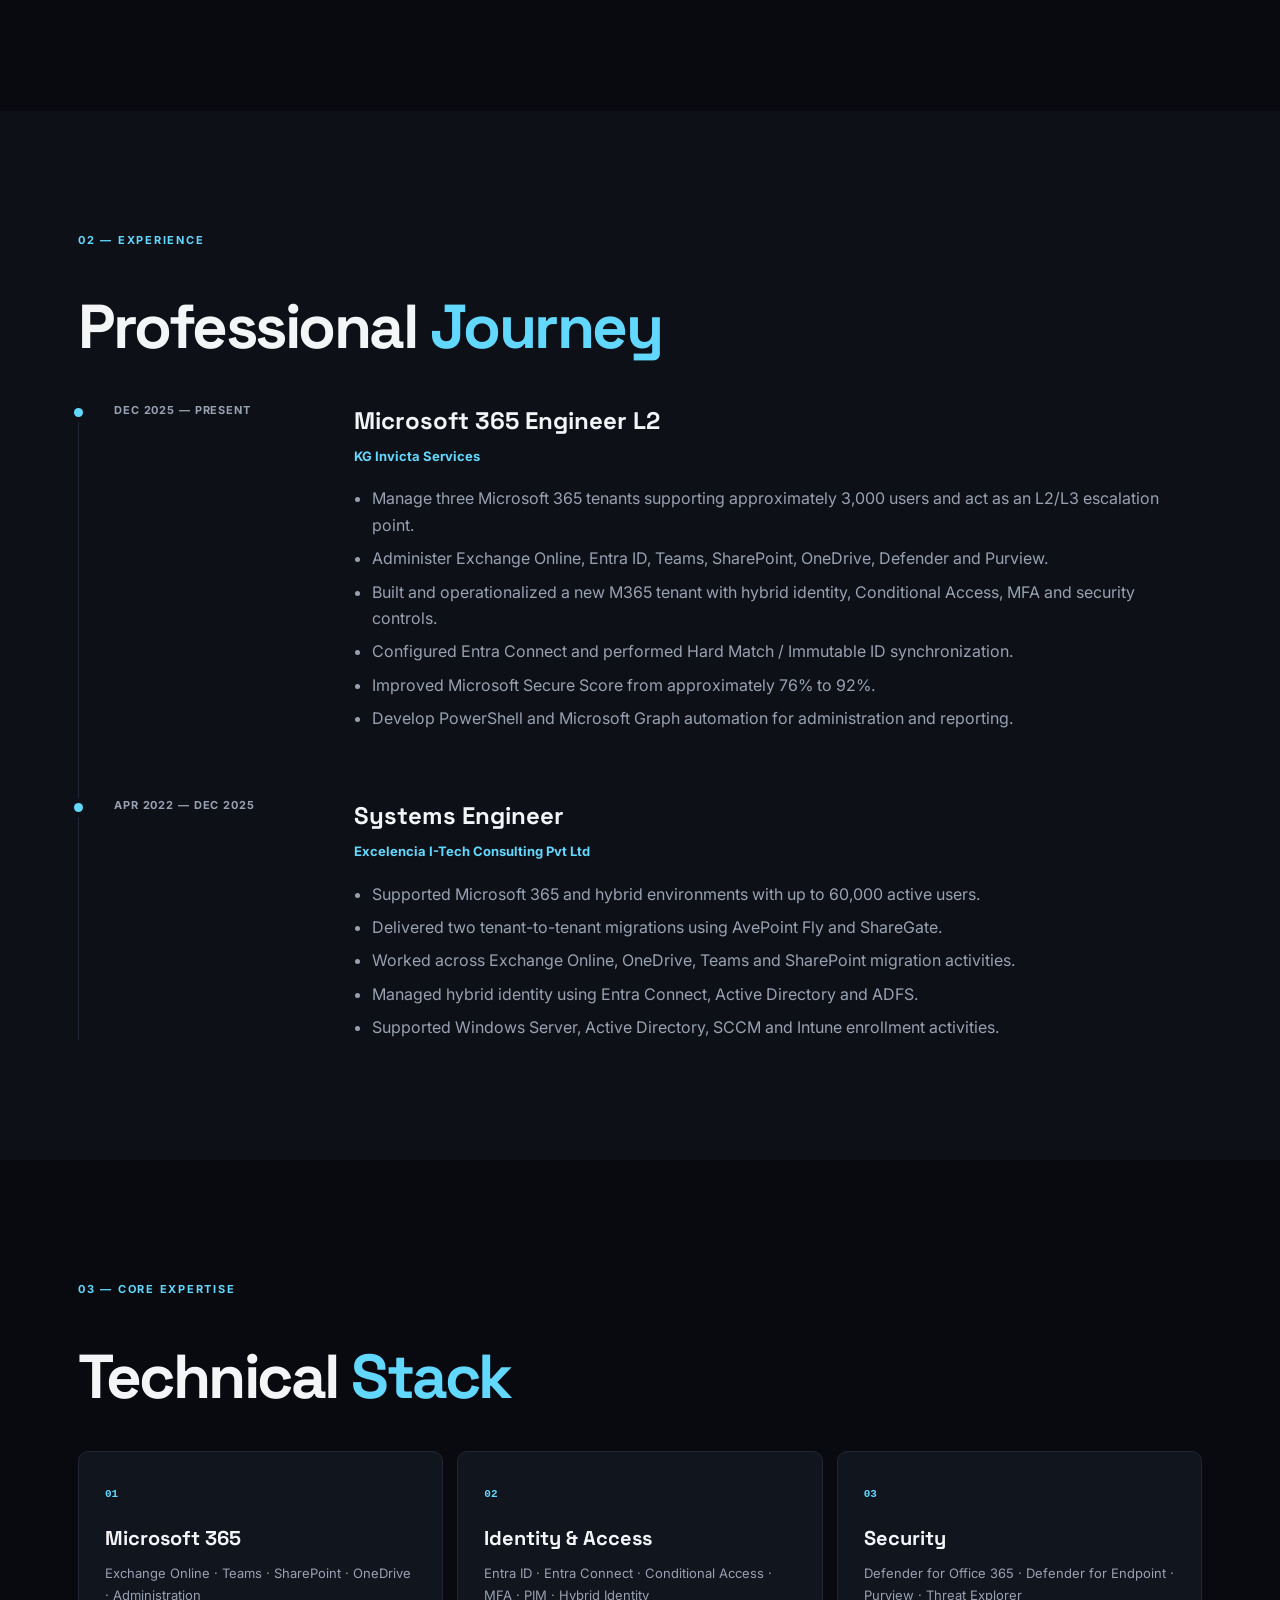
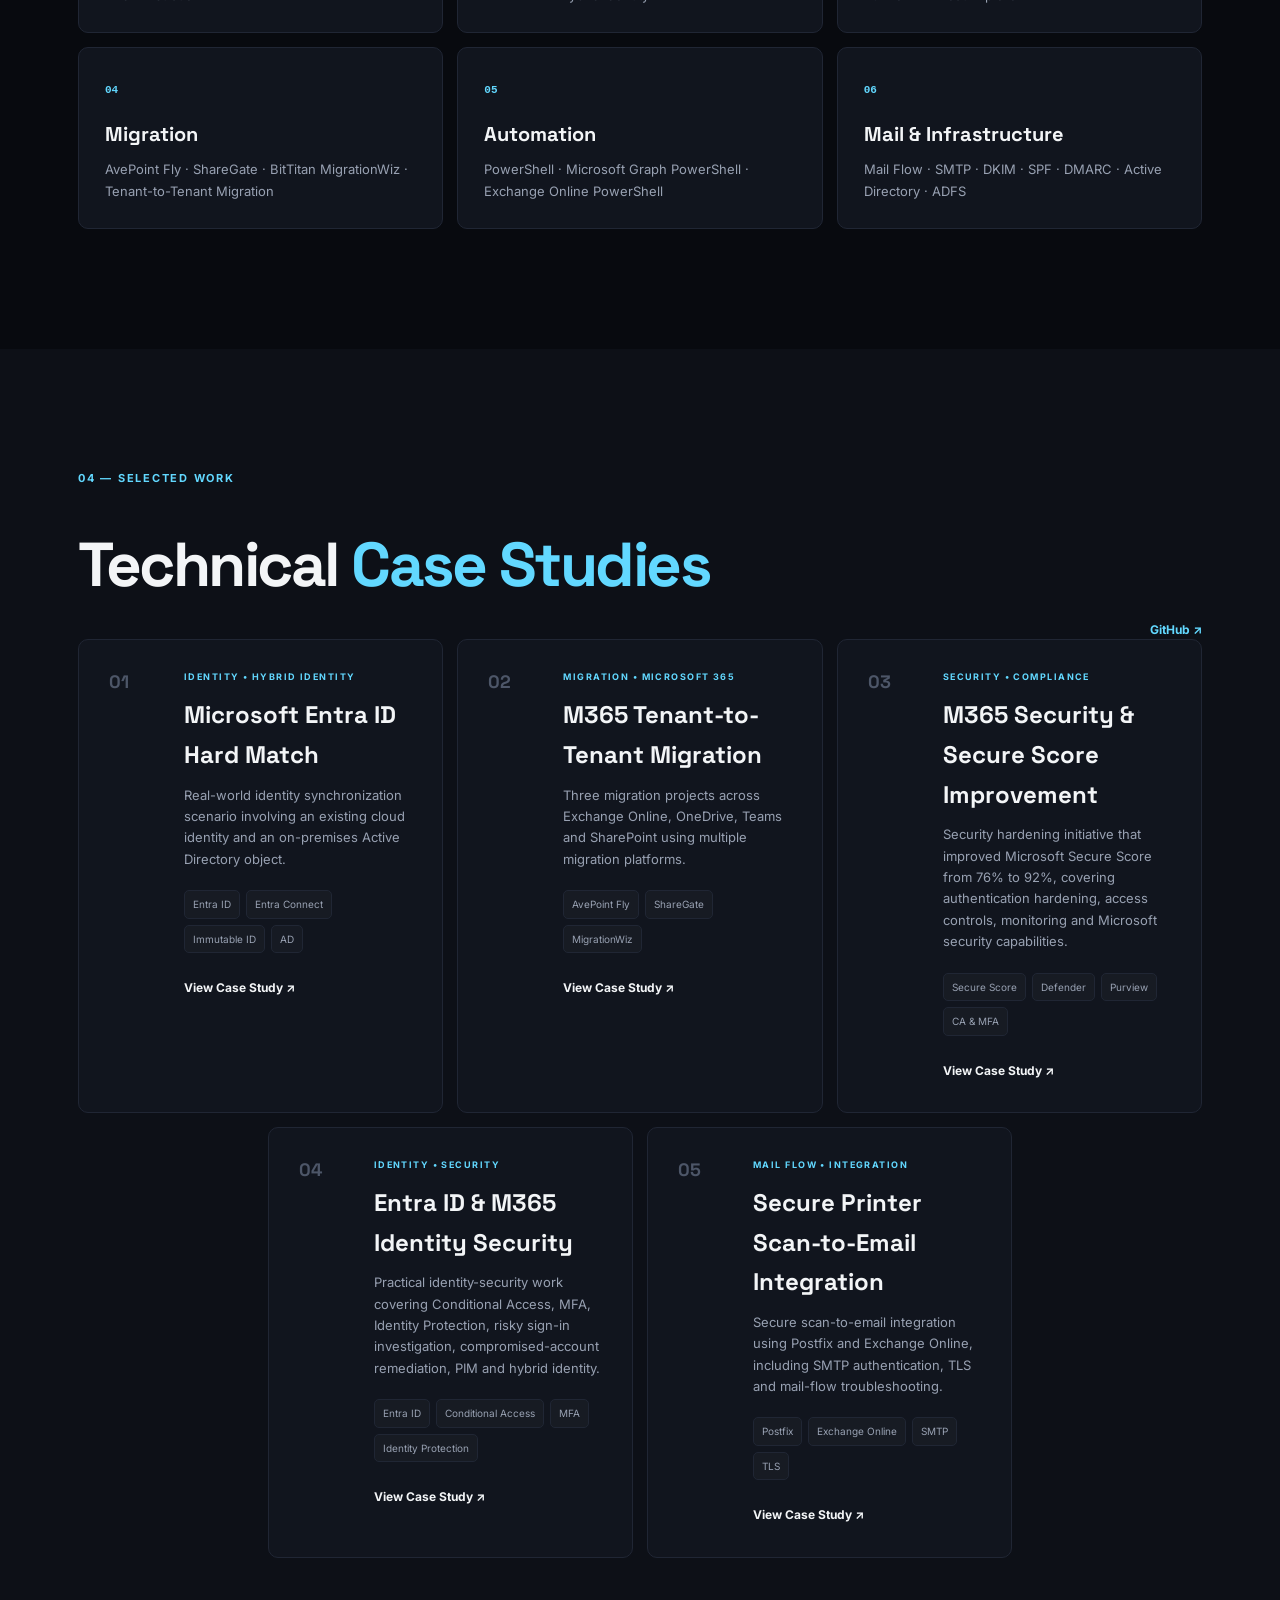
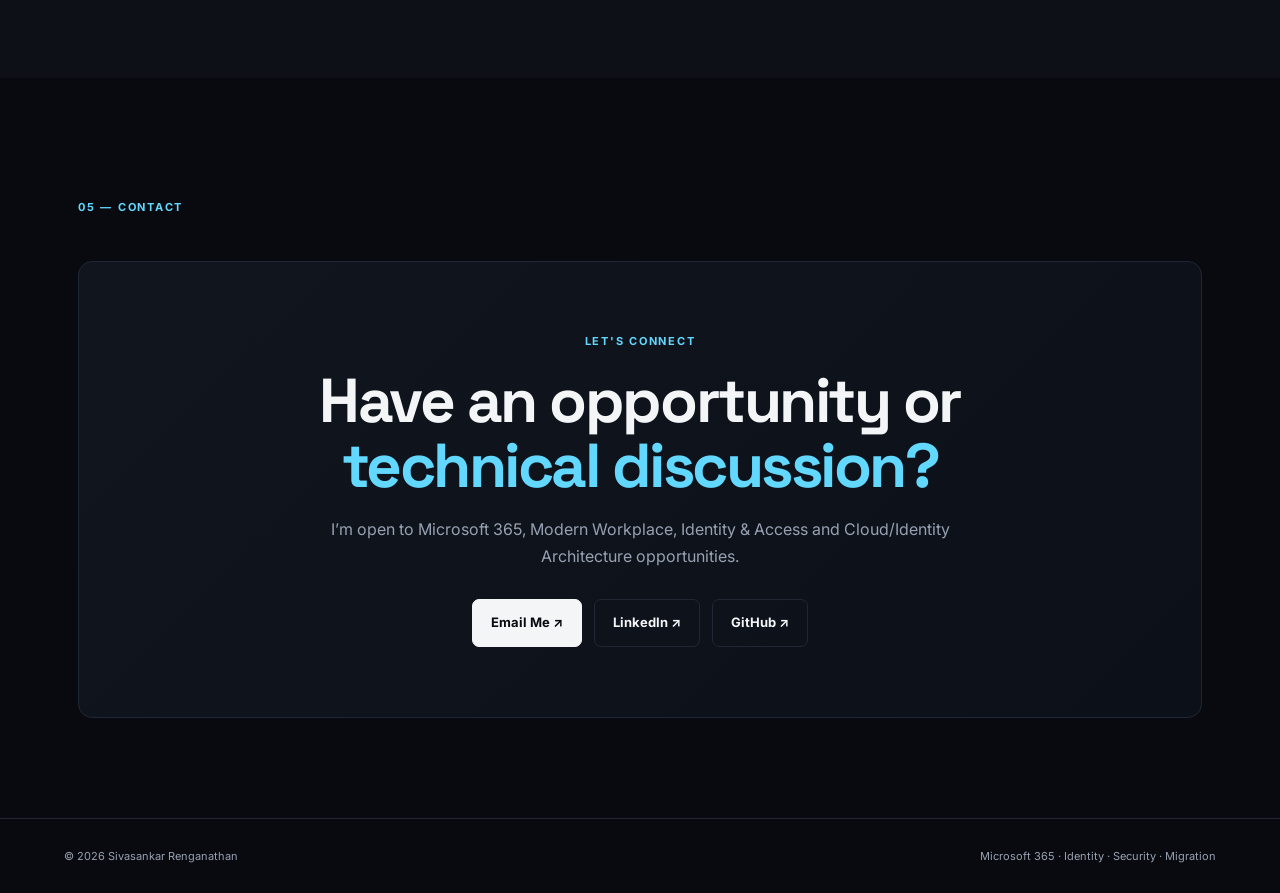
==== commit 921cafcc: "Add files via upload" ====
--- a/index.html
+++ b/index.html
@@ -215,7 +215,7 @@
             <h3>Entra ID &amp; M365 Identity Security</h3>
             <p>Practical identity-security work covering Conditional Access, MFA, Identity Protection, risky sign-in investigation, compromised-account remediation, PIM and hybrid identity.</p>
             <div class="project-tags"><span>Entra ID</span><span>Conditional Access</span><span>MFA</span><span>Identity Protection</span></div>
-            <a class="project-link" href="projects/entra-id-m365-identity-security/">Coming Next ↗</a>
+            <a class="project-link" href="projects/entra-id-m365-identity-security/">View Case Study ↗</a>
           </div>
         </article>
 
@@ -226,7 +226,7 @@
             <h3>Secure Printer Scan-to-Email Integration</h3>
             <p>Secure scan-to-email integration using Postfix and Exchange Online, including SMTP authentication, TLS and mail-flow troubleshooting.</p>
             <div class="project-tags"><span>Postfix</span><span>Exchange Online</span><span>SMTP</span><span>TLS</span></div>
-            <a class="project-link" href="projects/secure-printer-scan-email/">Coming Later ↗</a>
+            <a class="project-link" href="projects/secure-printer-scan-email/">View Case Study ↗</a>
           </div>
         </article>
       </div>
